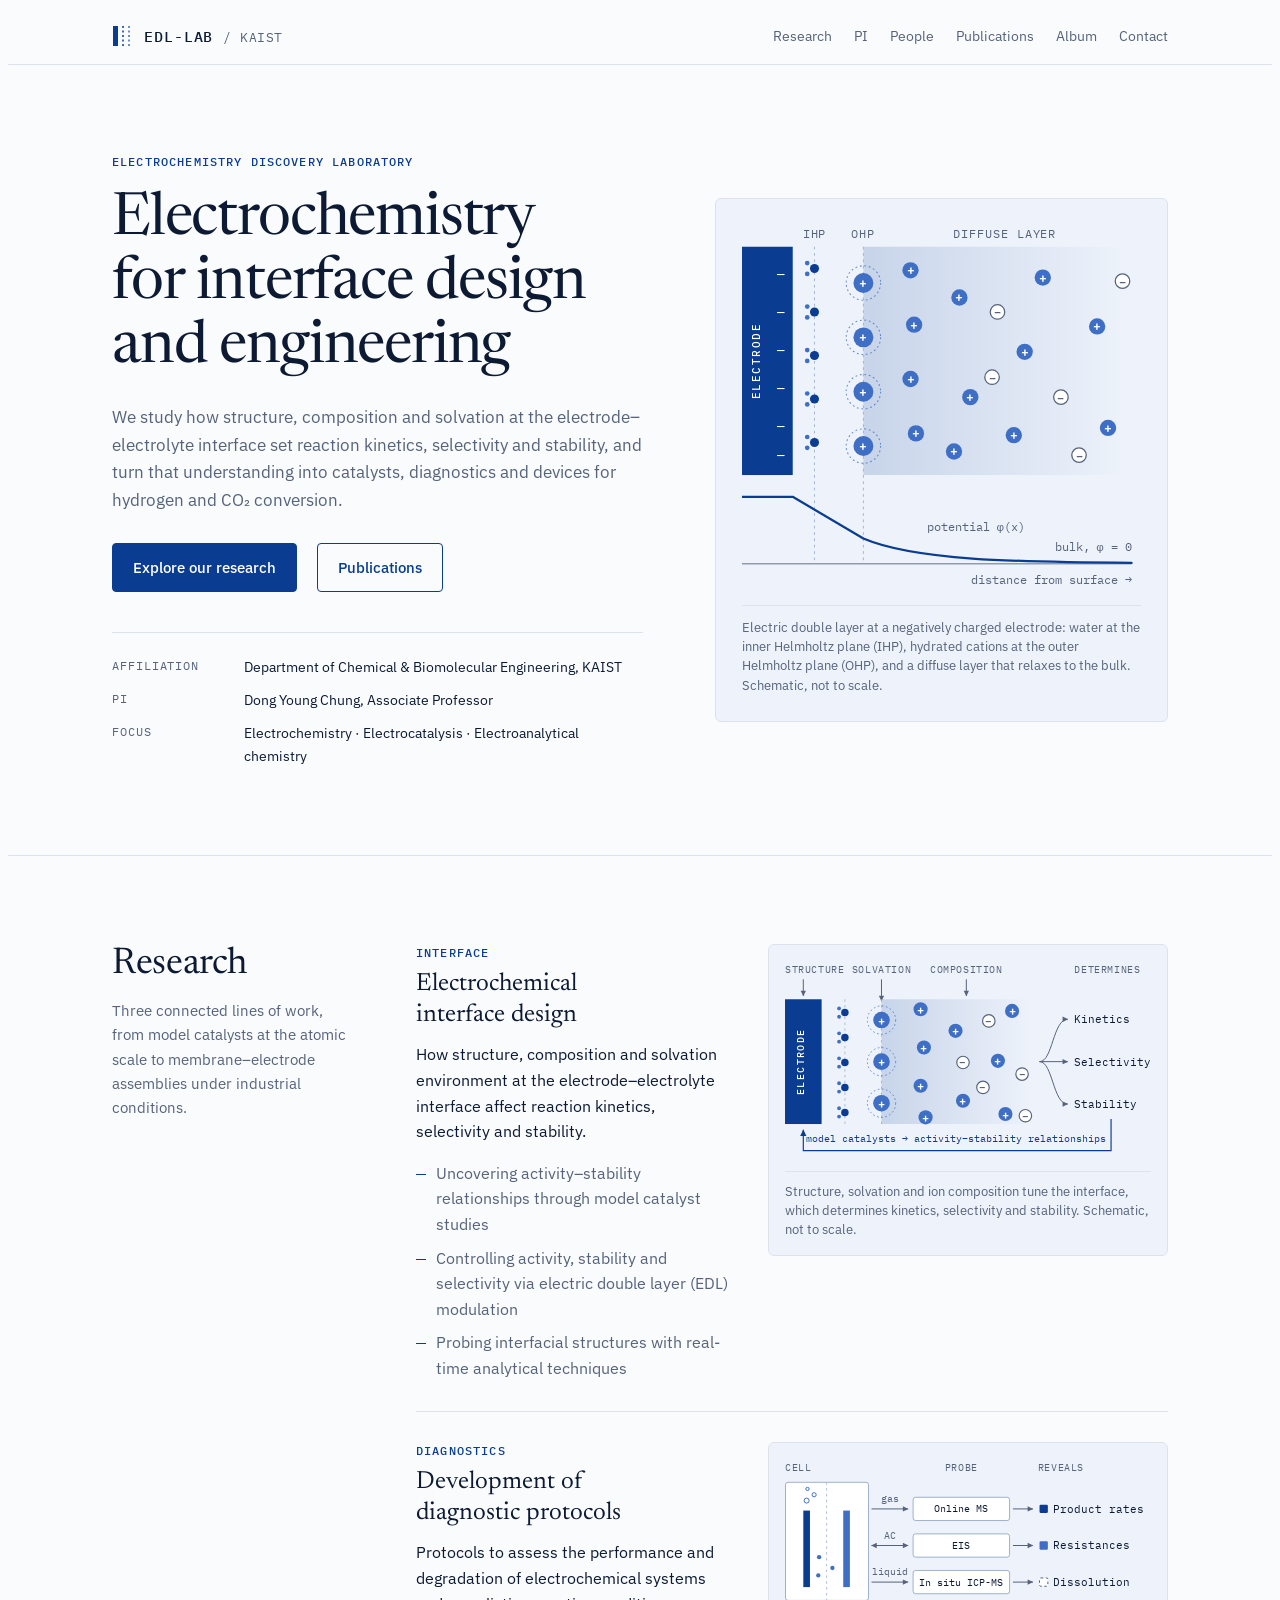
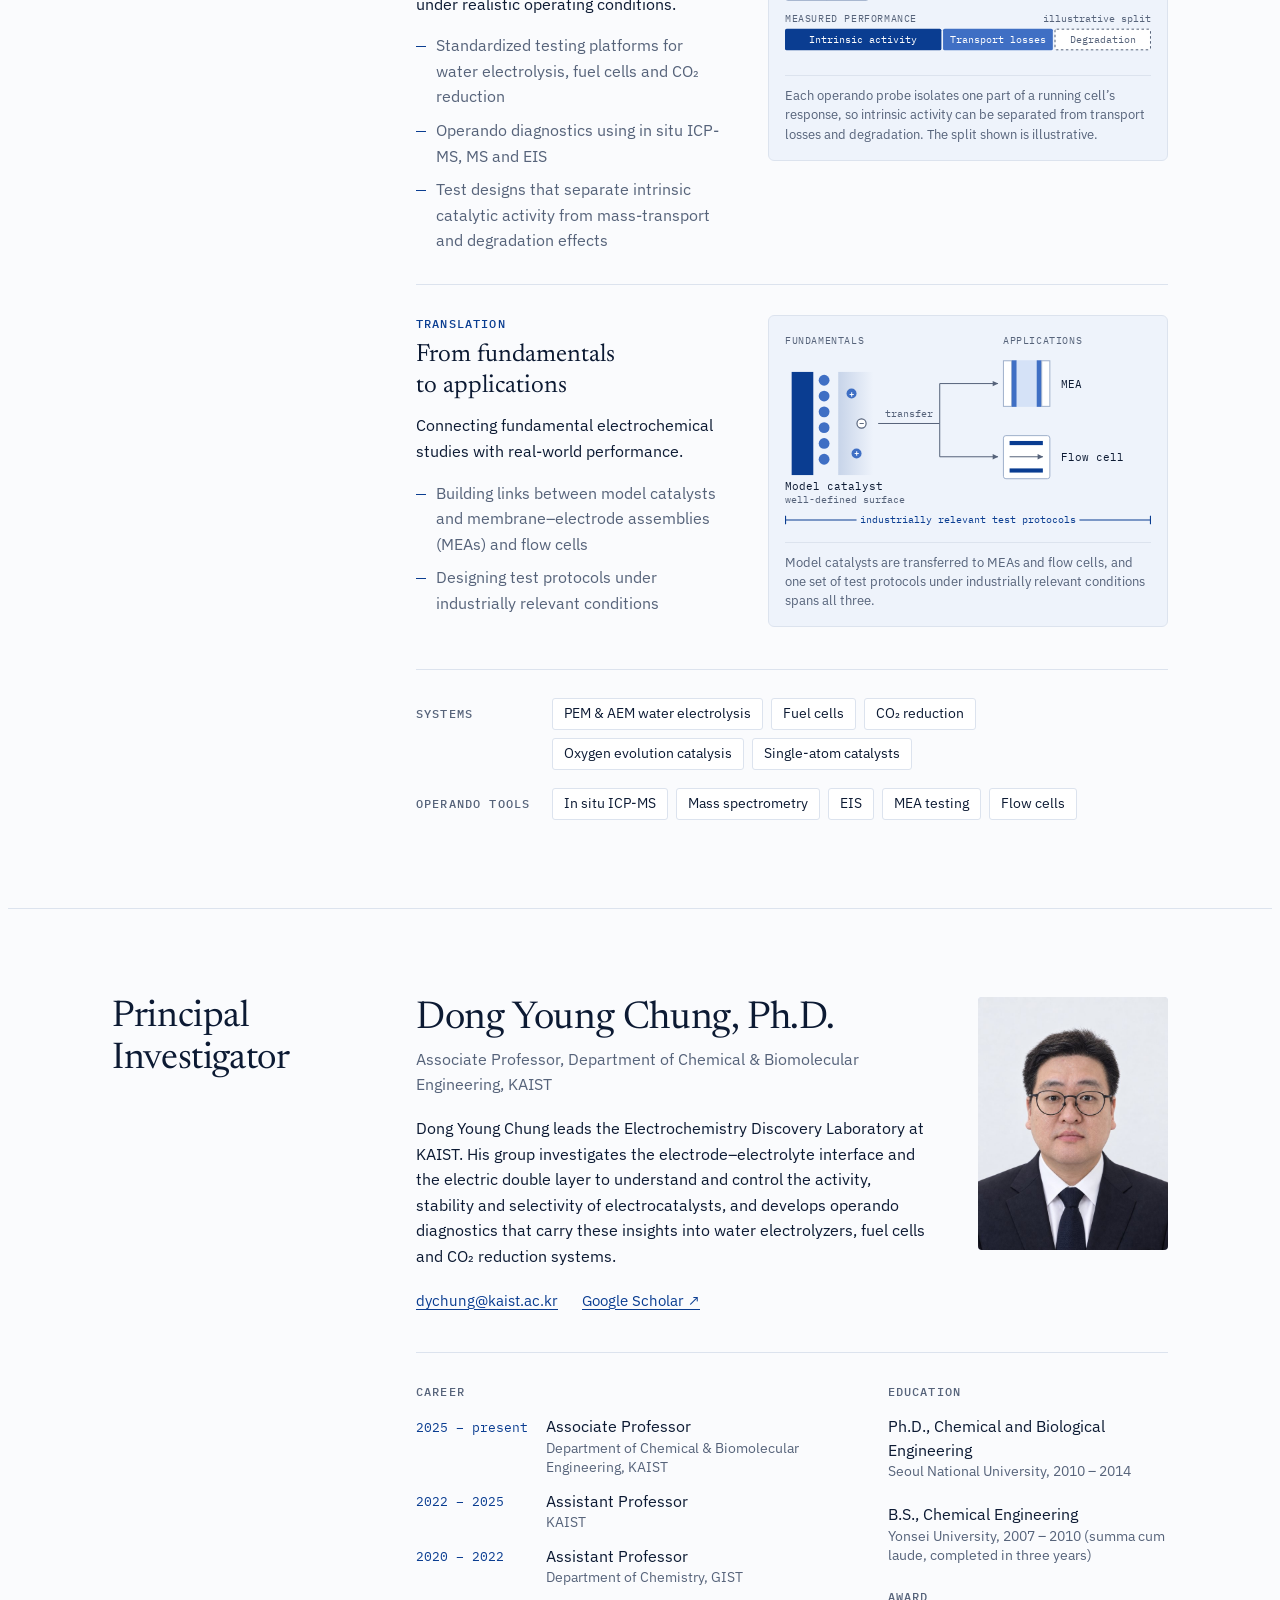
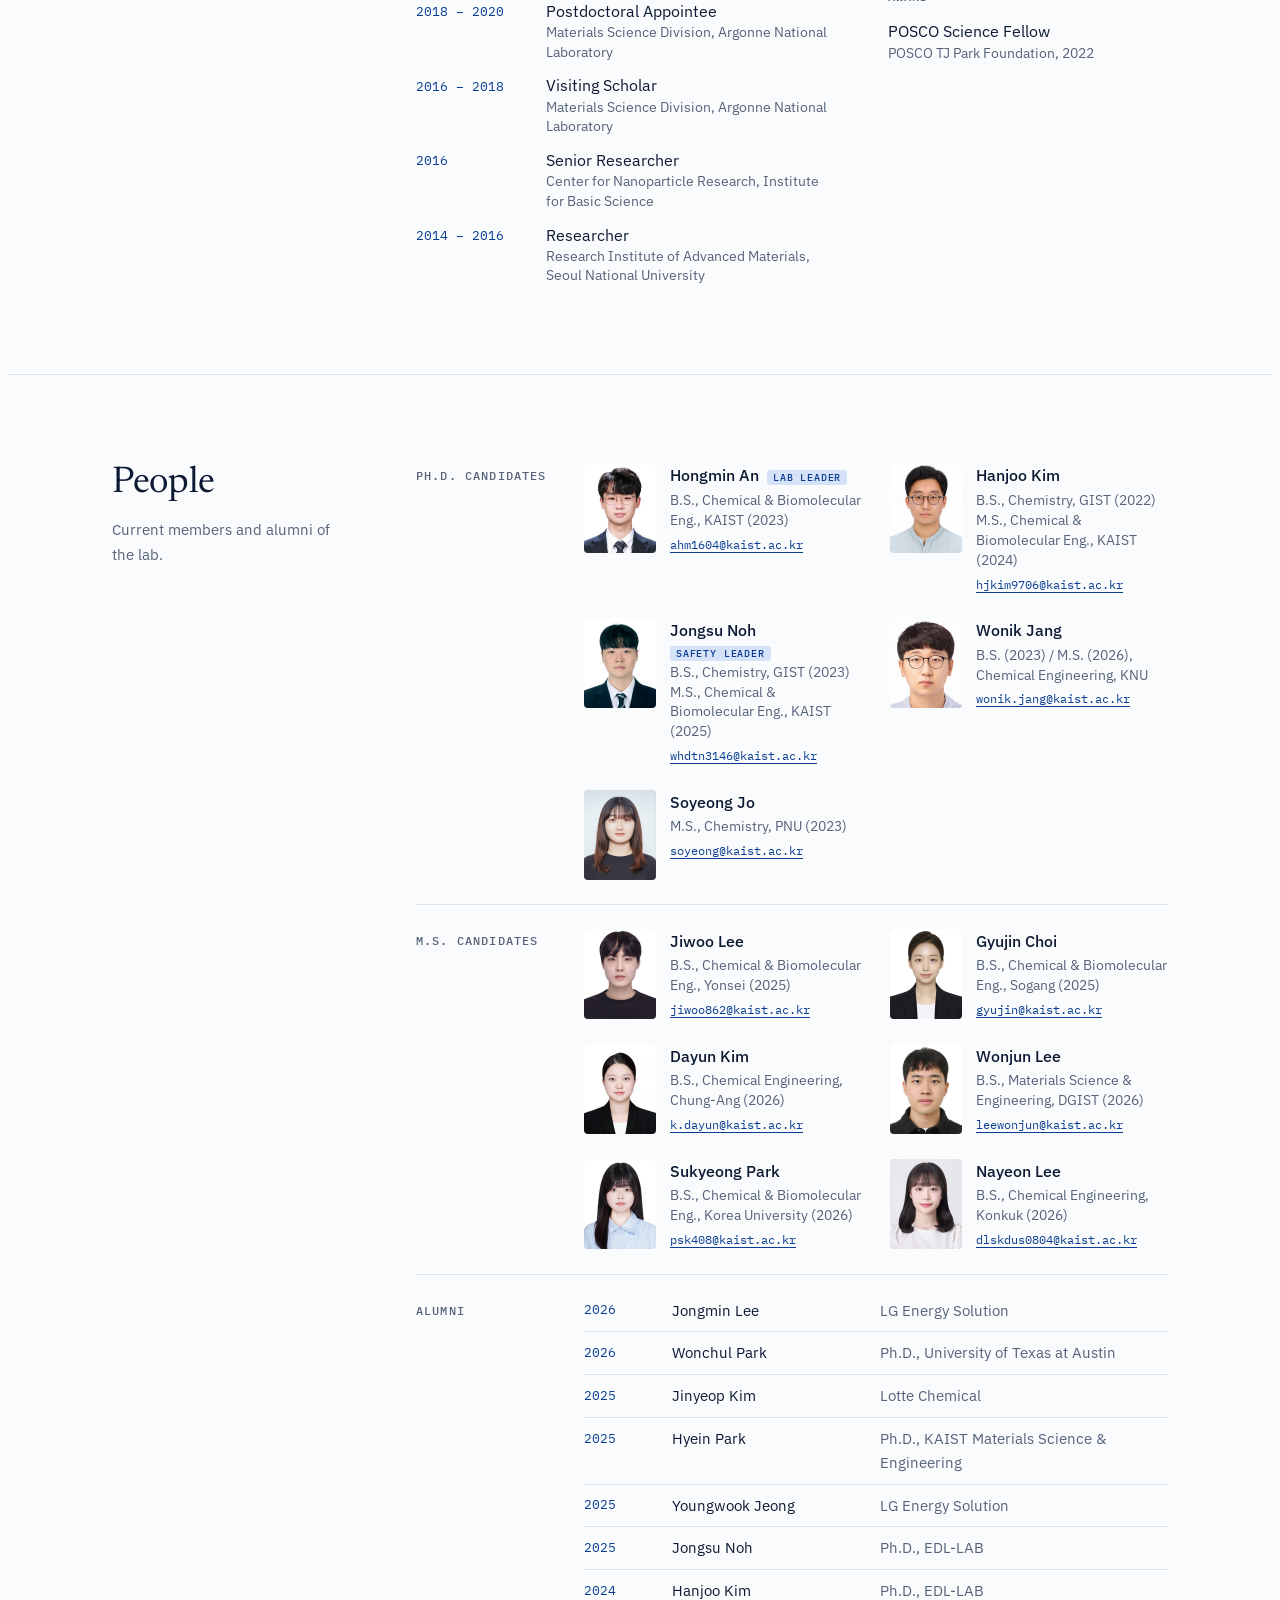
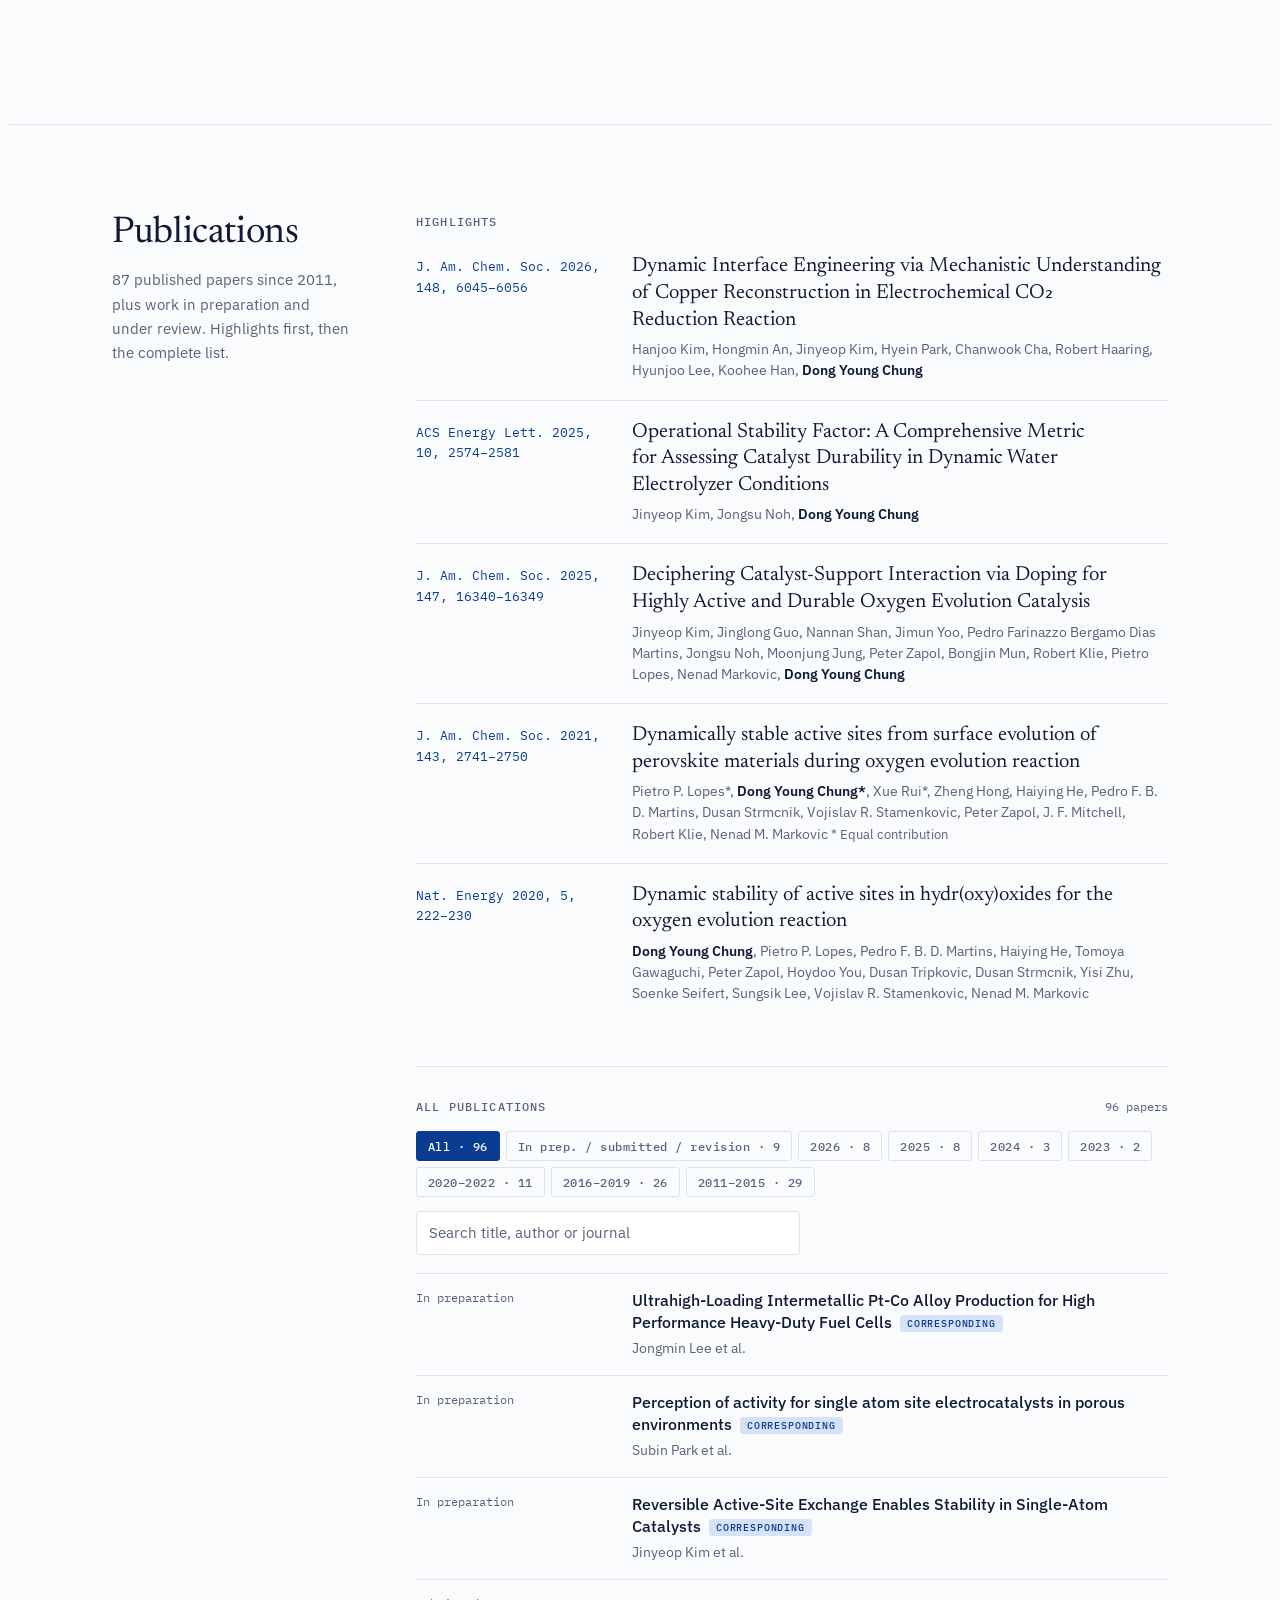
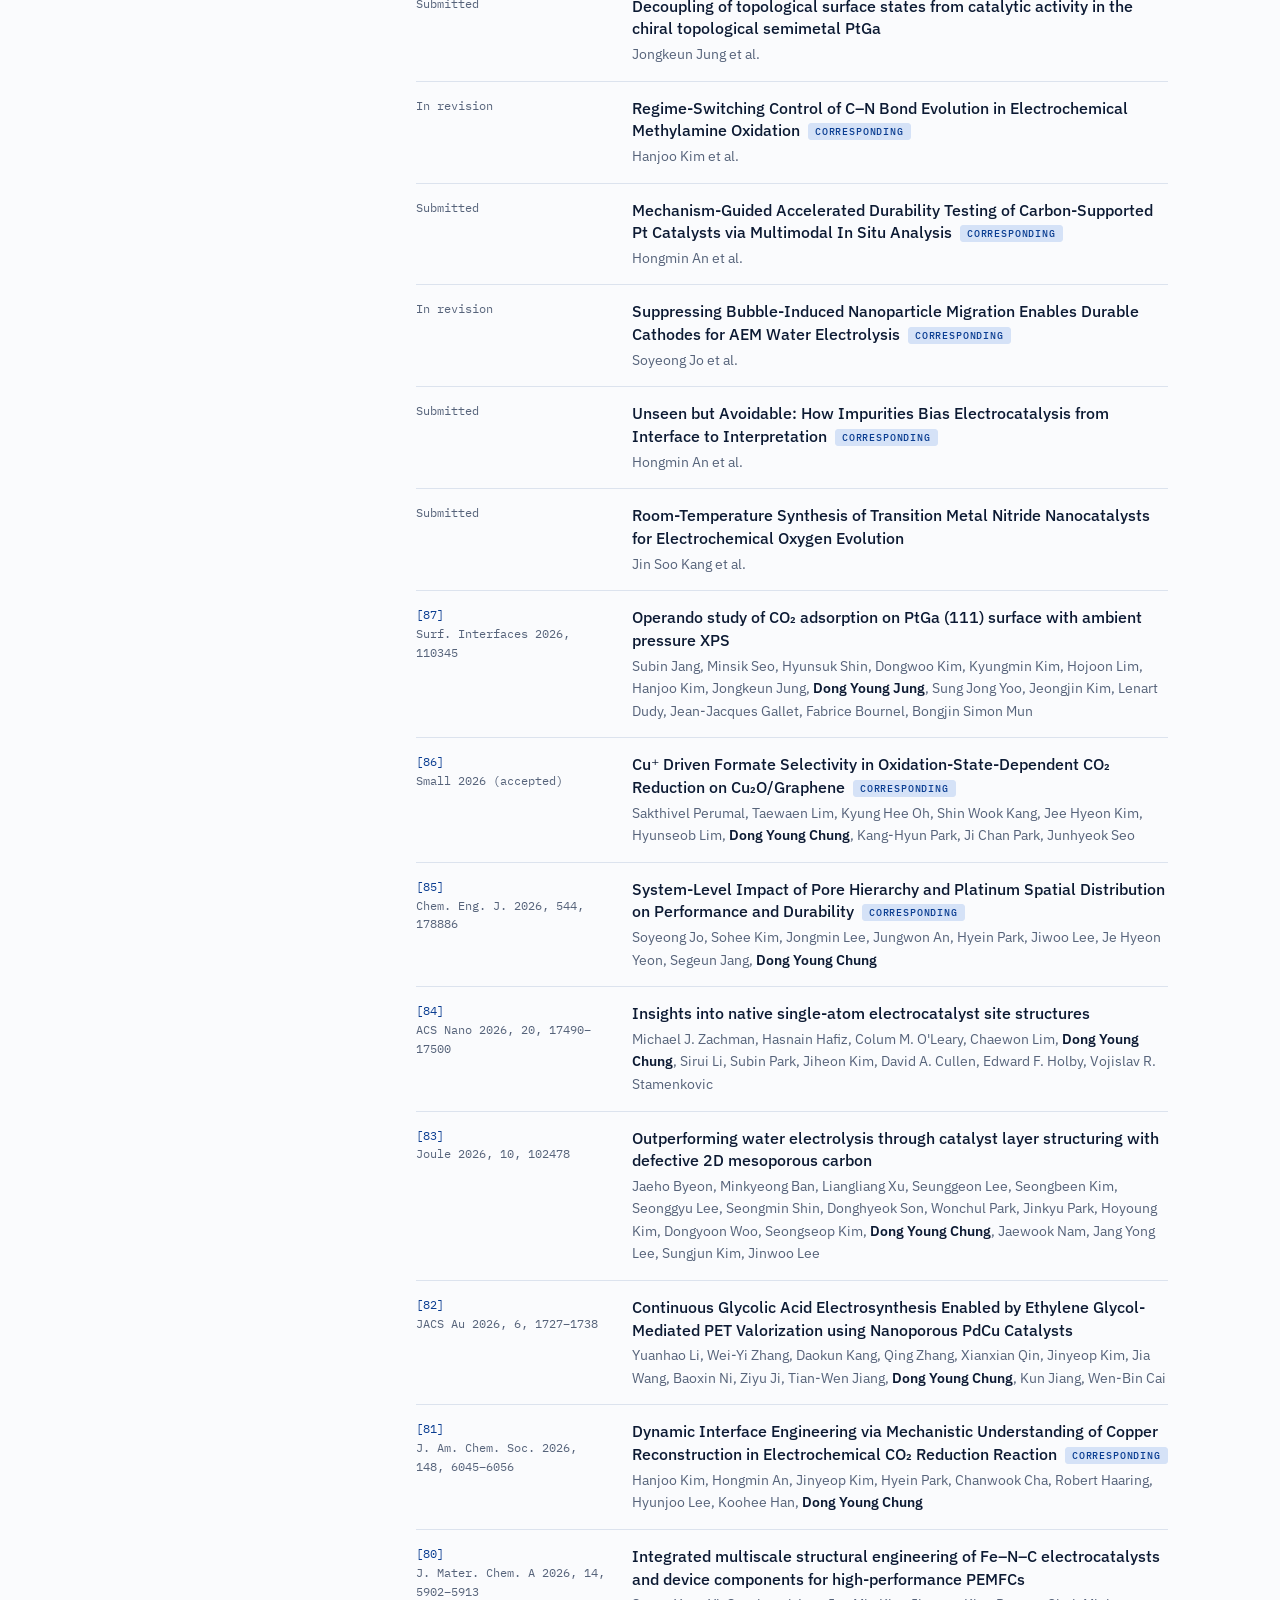
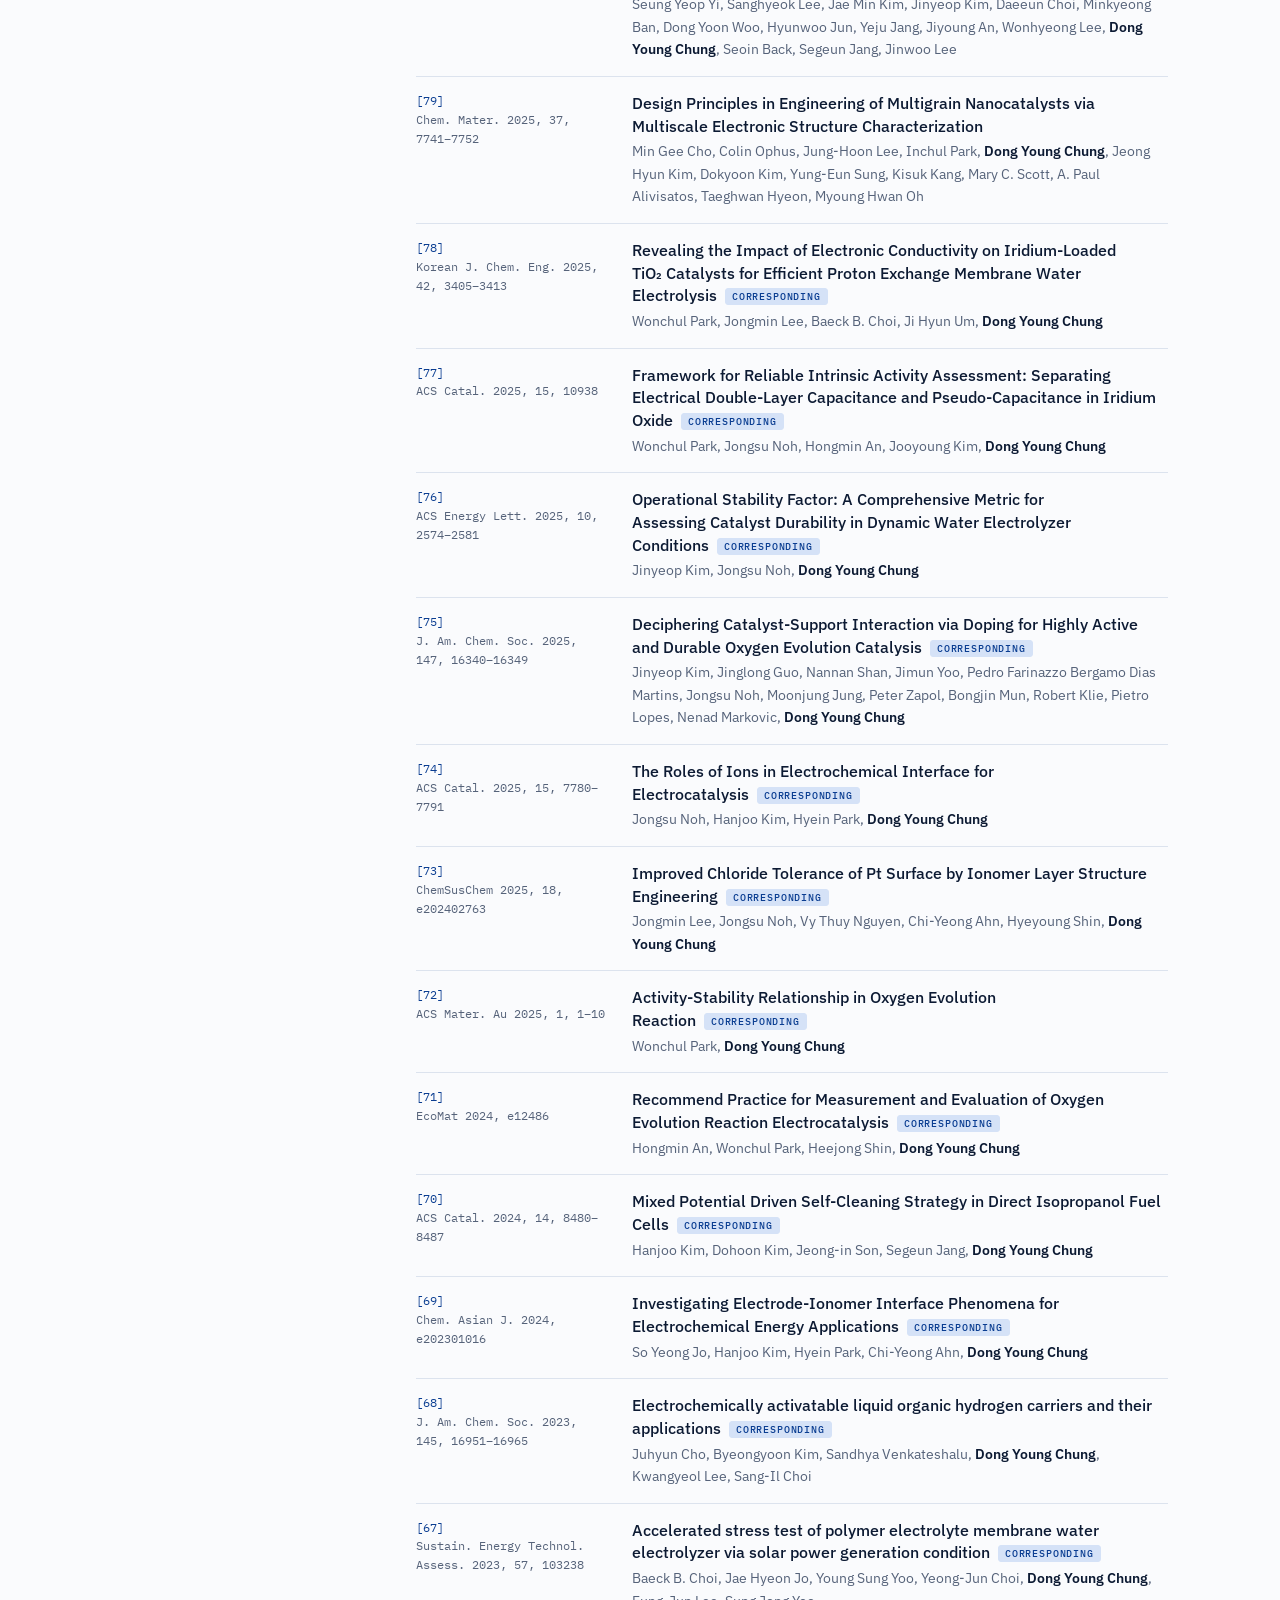
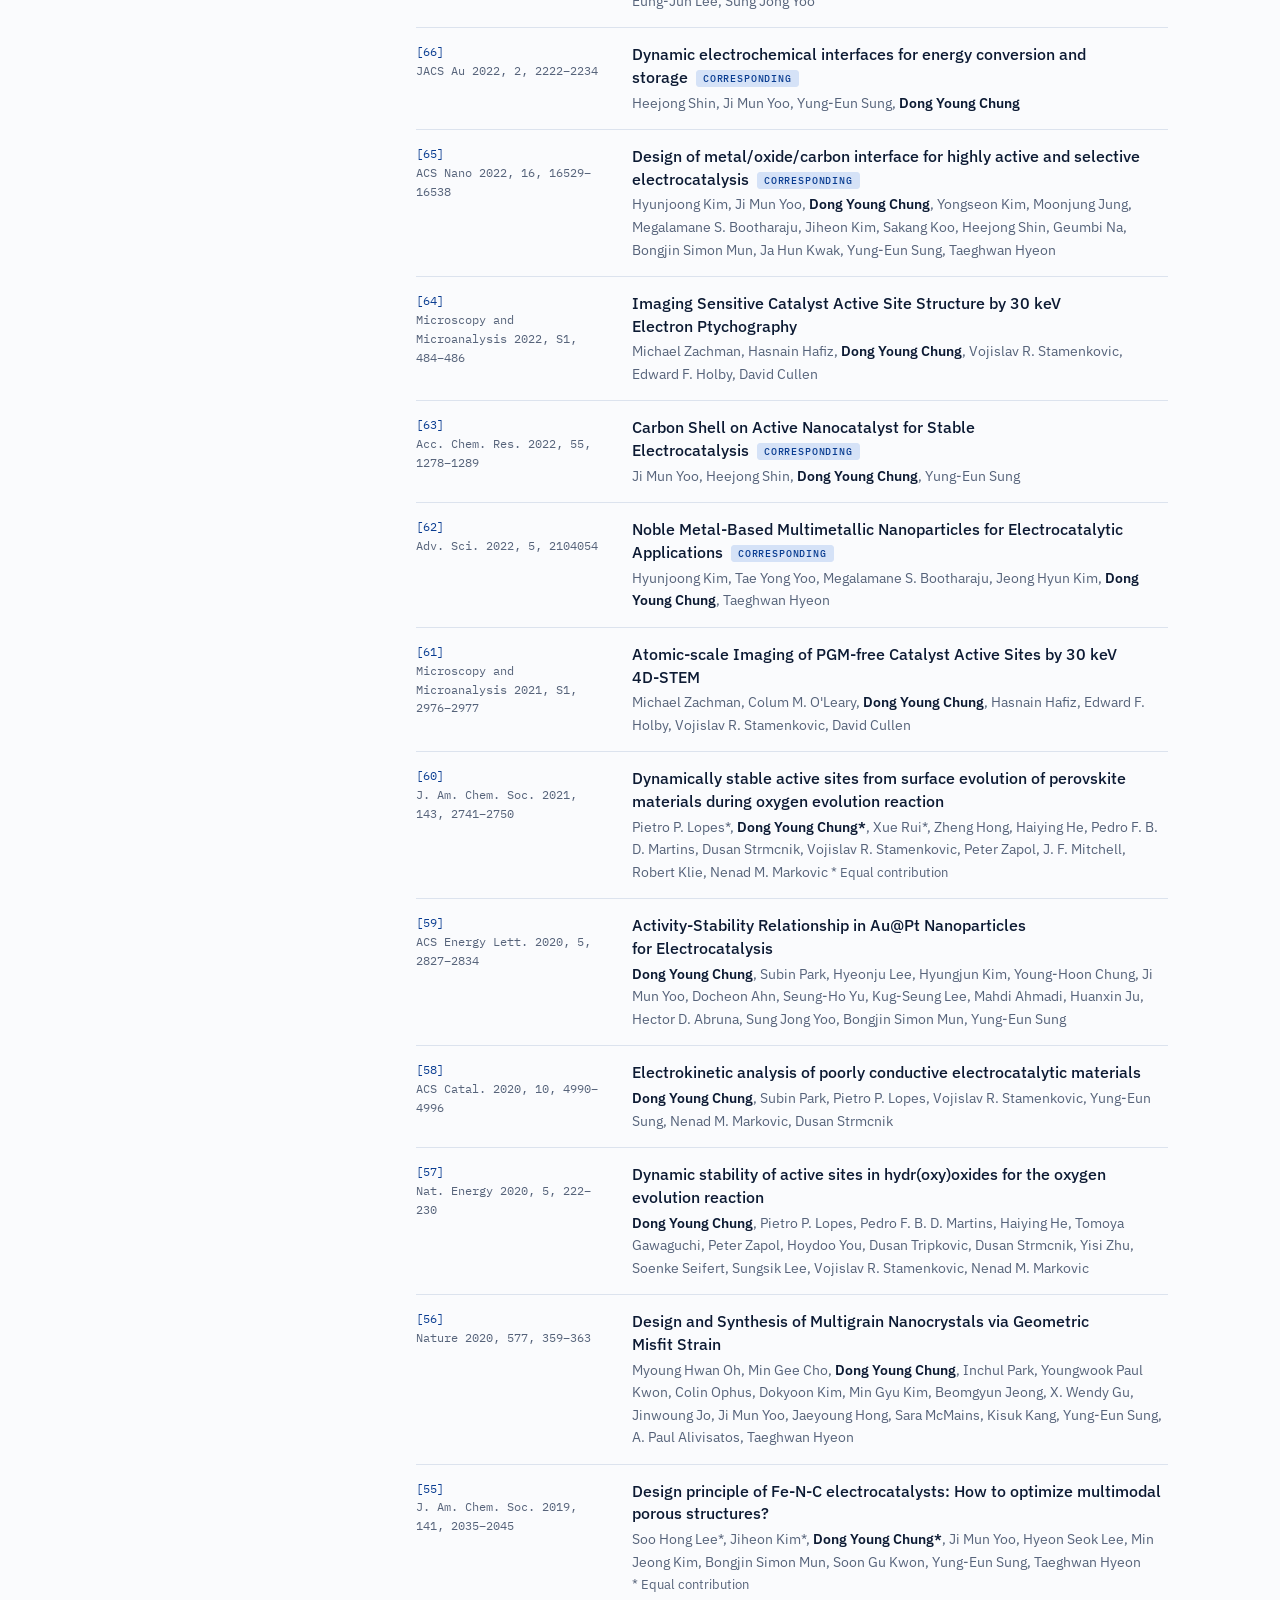
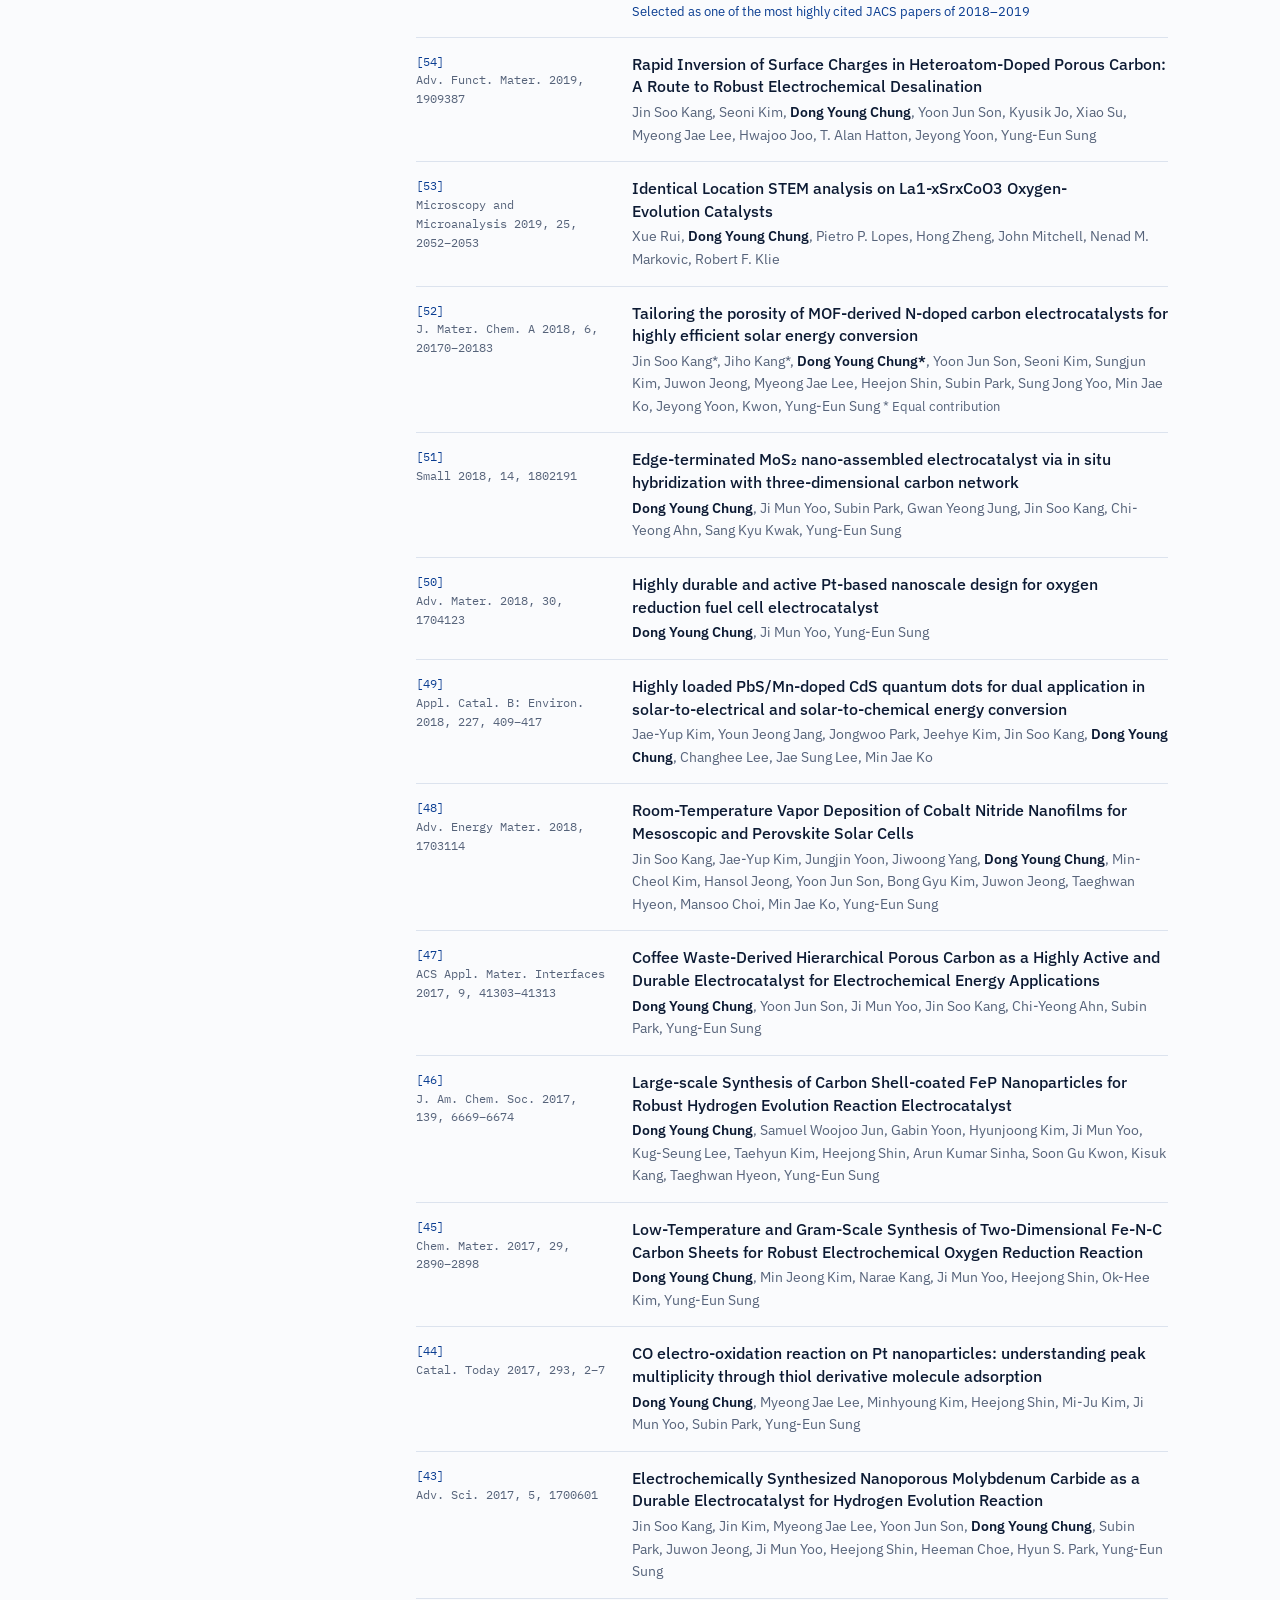
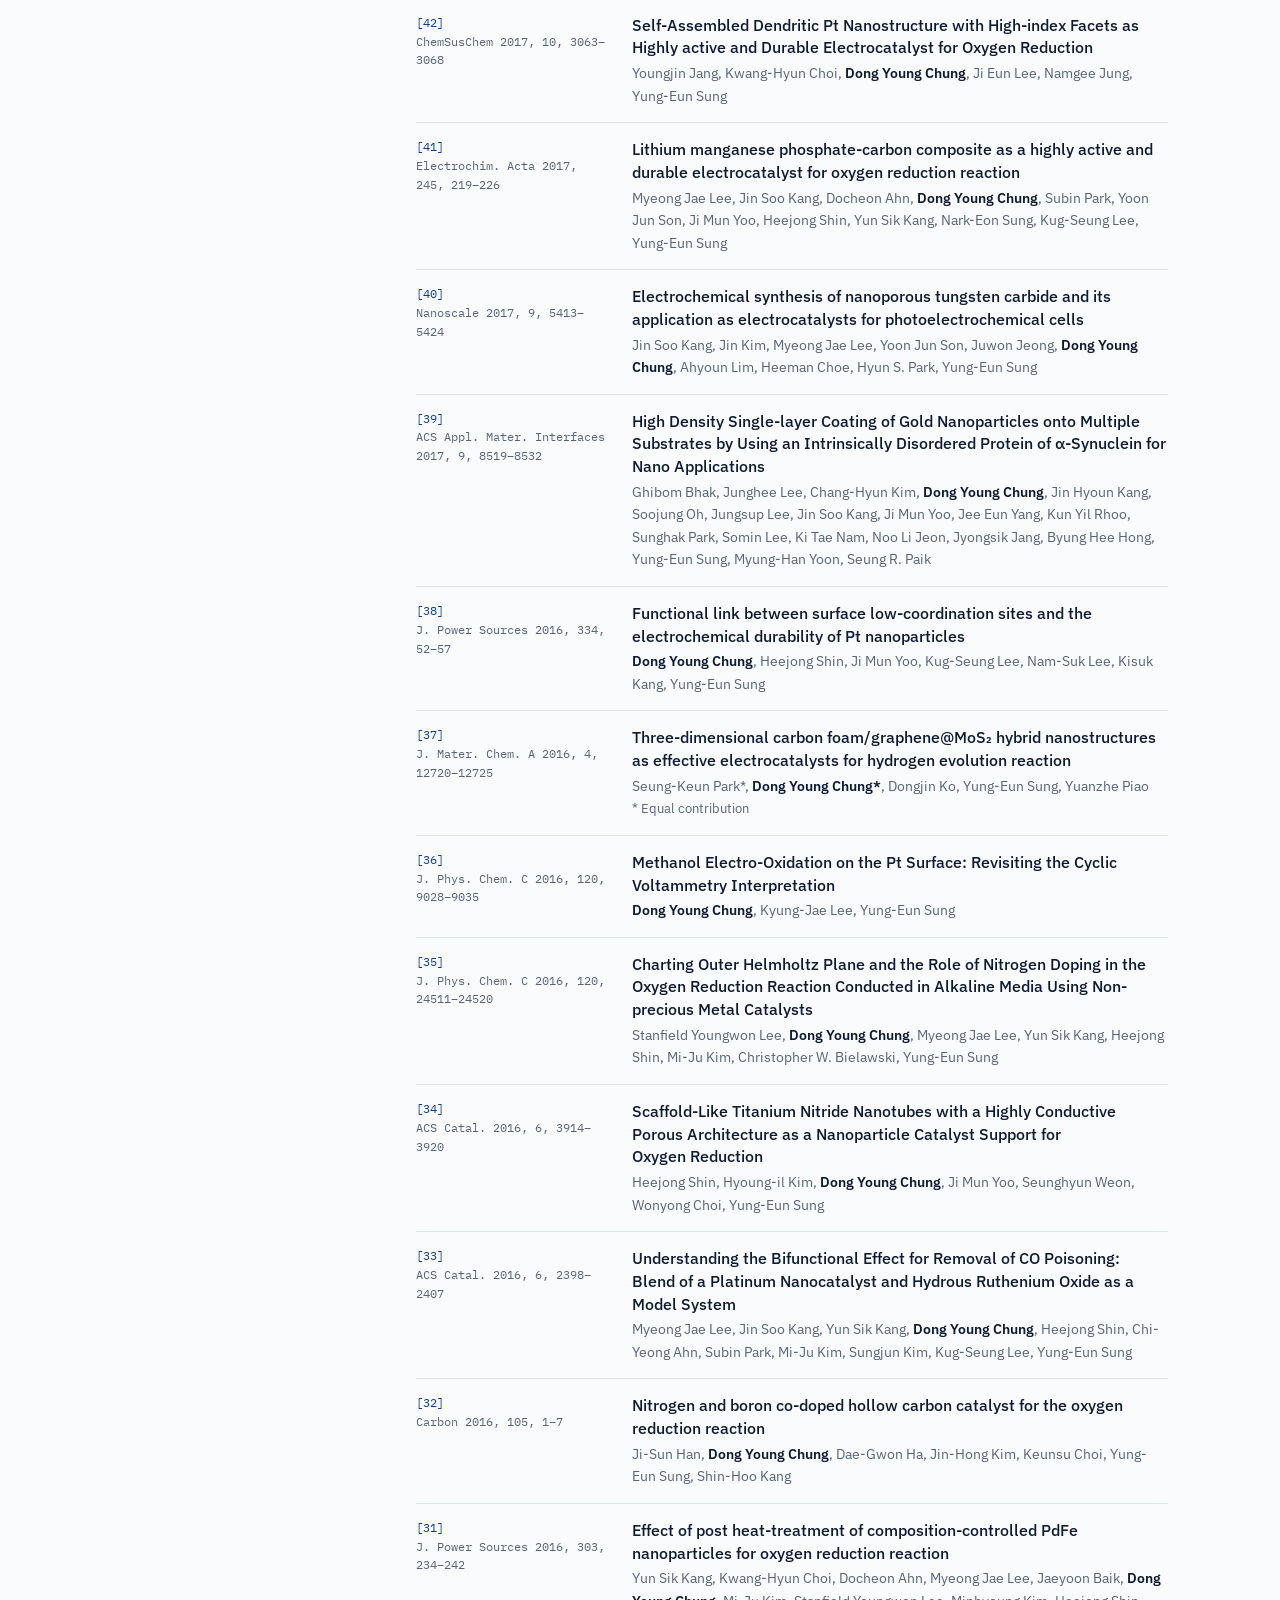
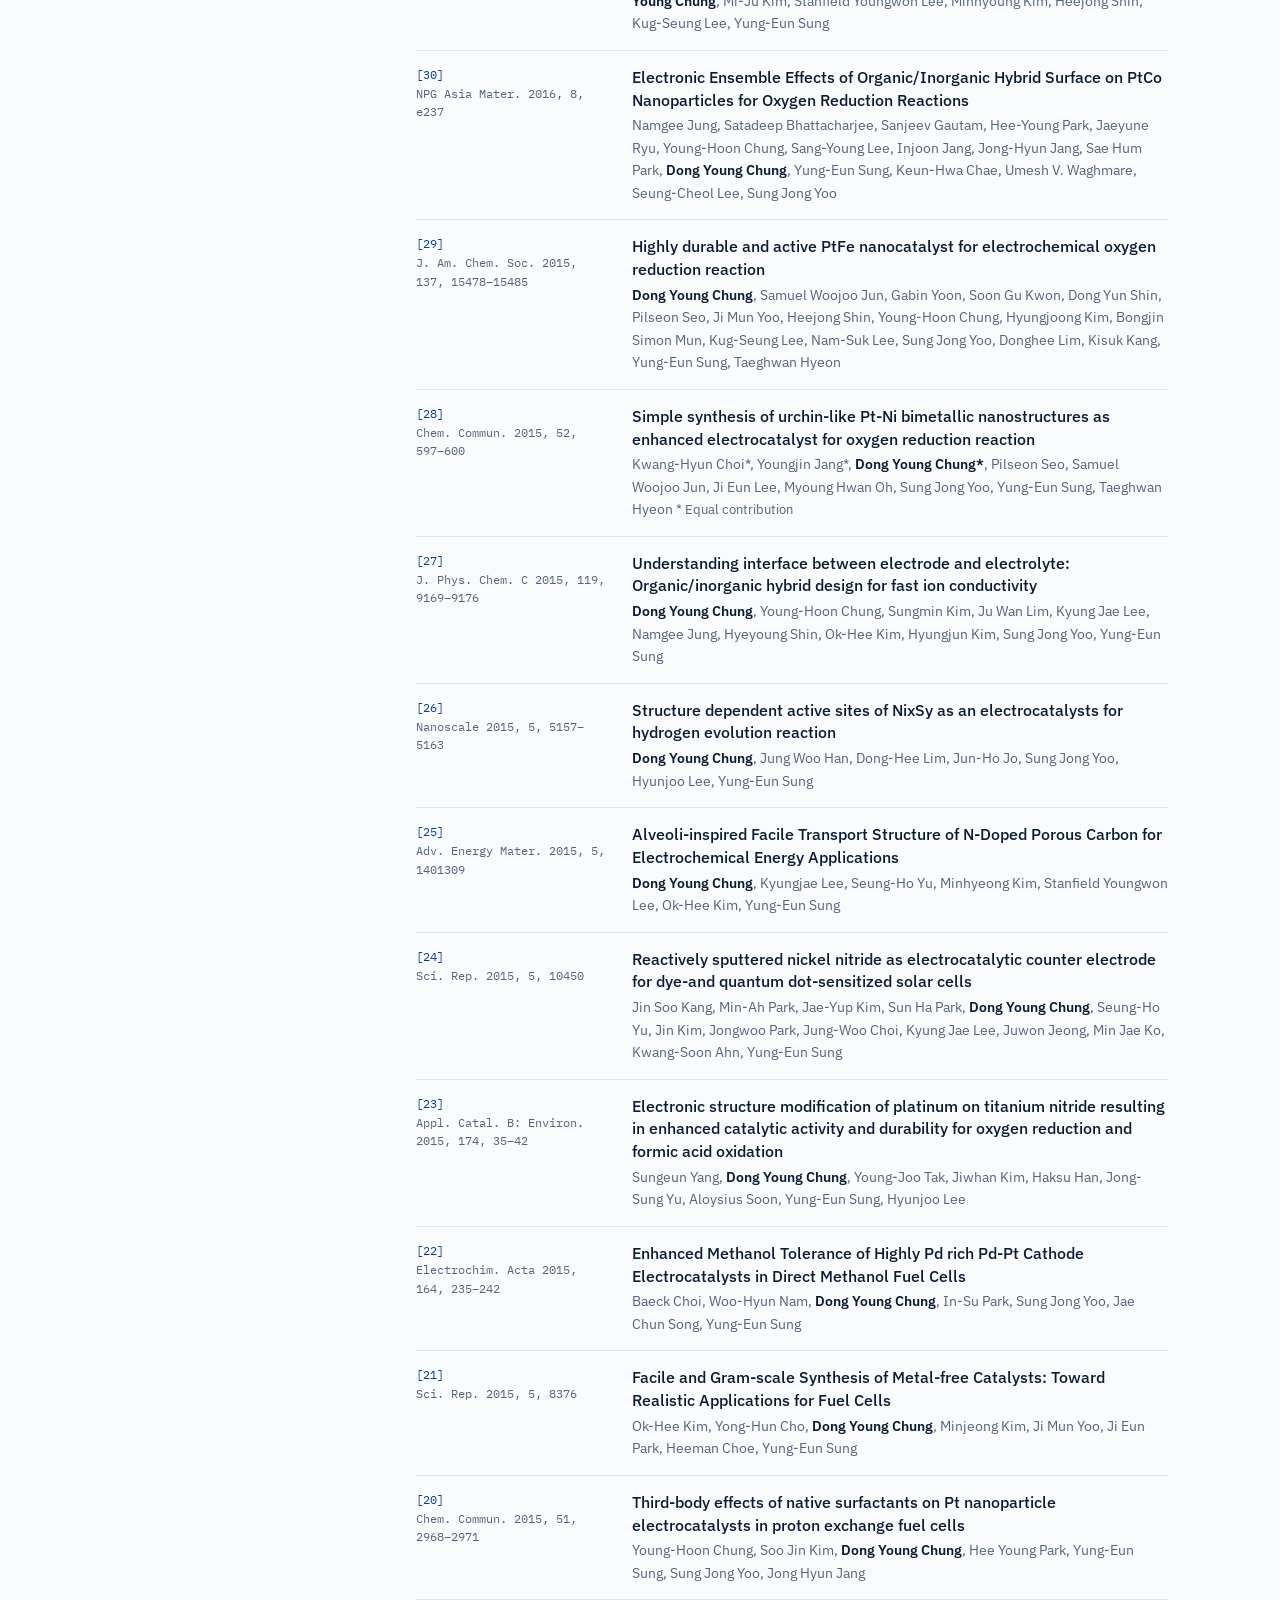
==== index.html @ 10047d42 "Add files via upload" ====
<!doctype html>
<html lang="en">
<head>
<meta charset="utf-8">
<meta name="viewport" content="width=device-width, initial-scale=1">
<meta name="description" content="EDL-LAB at KAIST (Electrochemistry Discovery Laboratory, PI Dong Young Chung): electrochemistry, electrocatalysis and electroanalytical chemistry.">
<meta property="og:title" content="EDL-LAB at KAIST">
<meta property="og:description" content="Electrochemistry, electrocatalysis and electroanalytical chemistry at KAIST.">
<link rel="icon" href="data:image/svg+xml,%3Csvg xmlns='http://www.w3.org/2000/svg' viewBox='0 0 32 32'%3E%3Crect width='32' height='32' rx='6' fill='%230A3D91'/%3E%3Ctext x='16' y='22' font-family='Georgia,serif' font-size='18' font-weight='600' text-anchor='middle' fill='white'%3EE%3C/text%3E%3C/svg%3E">
<title>EDL-LAB at KAIST</title>
<link rel="preconnect" href="https://fonts.googleapis.com">
<link rel="preconnect" href="https://fonts.gstatic.com" crossorigin>
<link rel="stylesheet" href="https://fonts.googleapis.com/css2?family=IBM+Plex+Mono:wght@400;500&family=IBM+Plex+Sans:wght@400;500;600&family=Newsreader:opsz,wght@6..72,400;6..72,500&display=swap">
<style>
:root {
  --bg: #FAFBFD;
  --surface: #FFFFFF;
  --tint: #EEF3FB;
  --ink: #0C1A33;
  --muted: #56637A;
  --line: #DCE3EE;
  --guide: #9FB0CB;
  --accent: #0A3D91;
  --accent-2: #3F6FC4;
  --accent-soft: #D5E2F7;
  --on-accent: #FFFFFF;
  --on-cat: #FFFFFF;
  --band: #0A3D91;
  --on-band: #FFFFFF;
  --on-band-muted: #C9D8F4;
  --display: 'Newsreader', 'Iowan Old Style', Georgia, serif;
  --sans: 'IBM Plex Sans', system-ui, -apple-system, 'Segoe UI', sans-serif;
  --mono: 'IBM Plex Mono', ui-monospace, 'SF Mono', Menlo, monospace;
  color-scheme: light;
}
@media (prefers-color-scheme: dark) {
  :root:not([data-theme="light"]) {
    --bg: #0A111F;
    --surface: #0F182B;
    --tint: #101C33;
    --ink: #E7EDF8;
    --muted: #9AA8C2;
    --line: #23304A;
    --guide: #3A4C70;
    --accent: #7EA6FF;
    --accent-2: #5B8DEF;
    --accent-soft: #1B2C4D;
    --on-accent: #0A111F;
    --on-cat: #0A111F;
    --band: #12306B;
    --on-band: #FFFFFF;
    --on-band-muted: #B5C6E8;
    color-scheme: dark;
  }
}
:root[data-theme="dark"] {
  --bg: #0A111F;
  --surface: #0F182B;
  --tint: #101C33;
  --ink: #E7EDF8;
  --muted: #9AA8C2;
  --line: #23304A;
  --guide: #3A4C70;
  --accent: #7EA6FF;
  --accent-2: #5B8DEF;
  --accent-soft: #1B2C4D;
  --on-accent: #0A111F;
  --on-cat: #0A111F;
  --band: #12306B;
  --on-band: #FFFFFF;
  --on-band-muted: #B5C6E8;
  color-scheme: dark;
}

* { box-sizing: border-box; }
html { scroll-behavior: smooth; }
@media (prefers-reduced-motion: reduce) { html { scroll-behavior: auto; } * { transition: none !important; } }
body {
  background: var(--bg);
  color: var(--ink);
  font-family: var(--sans);
  font-size: 1rem;
  line-height: 1.6;
  -webkit-font-smoothing: antialiased;
}
h1, h2, h3, p, ul, dl, dd, figure { margin: 0; }
a { color: var(--accent); text-underline-offset: 3px; text-decoration-thickness: 1px; }
a:hover { text-decoration-thickness: 2px; }
a:focus-visible, button:focus-visible { outline: 2px solid var(--accent); outline-offset: 3px; border-radius: 2px; }

.wrap { width: 100%; max-width: 1120px; margin-inline: auto; padding-inline: clamp(16px, 4vw, 32px); }
.mono { font-family: var(--mono); }
.tag {
  font-family: var(--mono); font-weight: 500; font-size: .72rem;
  letter-spacing: .1em; text-transform: uppercase; color: var(--accent);
}

/* ---------- Header ---------- */
.site-head {
  background: color-mix(in srgb, var(--bg) 90%, transparent);
  border-bottom: 1px solid var(--line);
}
.site-head .wrap { display: flex; flex-wrap: wrap; align-items: center; justify-content: space-between; gap: 6px 24px; padding-block: 12px; }
.brand { display: inline-flex; align-items: center; gap: 10px; color: var(--ink); text-decoration: none; font-family: var(--mono); font-weight: 500; letter-spacing: .06em; font-size: .95rem; }
.brand span small { color: var(--muted); font-weight: 400; letter-spacing: .04em; }
.brand svg { display: block; }
.nav { display: flex; flex-wrap: wrap; gap: 4px 22px; font-size: .9rem; }
.nav a { color: var(--muted); text-decoration: none; padding-block: 4px; border-bottom: 1px solid transparent; transition: color .15s, border-color .15s; }
.nav a:hover { color: var(--ink); border-bottom-color: var(--accent); }
@media (min-width: 640px) {
  .site-head { position: sticky; top: env(safe-area-inset-top, 0px); z-index: 10; backdrop-filter: blur(10px); -webkit-backdrop-filter: blur(10px); }
}

/* ---------- Hero ---------- */
.hero { padding-block: clamp(40px, 7vw, 88px) clamp(48px, 7vw, 88px); }
.hero-grid { display: grid; grid-template-columns: minmax(0, 1.08fr) minmax(0, .92fr); gap: clamp(32px, 6vw, 72px); align-items: center; }
@media (max-width: 900px) { .hero-grid { grid-template-columns: 1fr; } }
.hero h1 {
  font-family: var(--display); font-weight: 400; letter-spacing: -.02em; line-height: 1.08;
  font-size: clamp(2.3rem, 5.2vw, 3.7rem); text-wrap: balance; margin-top: 18px;
}
.hero .lede { margin-top: 22px; max-width: 34em; font-size: 1.075rem; color: var(--muted); }
.cta { display: flex; flex-wrap: wrap; gap: 12px 20px; align-items: center; margin-top: 30px; }
.btn {
  display: inline-block; background: var(--accent); color: var(--on-accent); text-decoration: none;
  font-weight: 500; font-size: .95rem; padding: 11px 20px; border-radius: 4px; border: 1px solid var(--accent);
  transition: opacity .15s;
}
.btn:hover { opacity: .9; text-decoration: none; }
.btn-ghost { background: transparent; color: var(--accent); }
.btn-ghost:hover { background: var(--accent-soft); opacity: 1; }
.facts { display: grid; gap: 10px; margin-top: 40px; padding-top: 22px; border-top: 1px solid var(--line); font-size: .9rem; }
.facts div { display: grid; grid-template-columns: 7.5rem minmax(0, 1fr); gap: 12px; }
.facts dt { font-family: var(--mono); font-size: .72rem; letter-spacing: .08em; text-transform: uppercase; color: var(--muted); padding-top: .2em; }
.facts dd { color: var(--ink); }

.figure { background: var(--tint); border: 1px solid var(--line); border-radius: 6px; padding: clamp(14px, 3vw, 26px); }
.figure svg { display: block; width: 100%; height: auto; max-width: 480px; margin-inline: auto; }
.figure figcaption { margin-top: 14px; padding-top: 12px; border-top: 1px solid var(--line); font-size: .8rem; line-height: 1.5; color: var(--muted); }
.edl .el { fill: var(--accent); }
.edl .band { fill: url(#edl-diffuse); }
.edl .s0 { stop-color: var(--accent); stop-opacity: .17; }
.edl .s1 { stop-color: var(--accent); stop-opacity: 0; }
.edl .guide { stroke: var(--guide); stroke-width: 1; stroke-dasharray: 3 4; fill: none; }
.edl .axis { stroke: var(--muted); stroke-width: 1; fill: none; }
.edl .curve { stroke: var(--accent); stroke-width: 2.5; fill: none; stroke-linecap: round; stroke-linejoin: round; }
.edl .ring { stroke: var(--accent-2); stroke-width: 1.2; stroke-dasharray: 2 3; fill: none; opacity: .75; }
.edl .cat { fill: var(--accent-2); }
.edl .ani { fill: var(--surface); stroke: var(--muted); stroke-width: 1.4; }
.edl .wo { fill: var(--accent); }
.edl .wh { fill: var(--accent-2); }
.edl text { font-family: var(--mono); fill: var(--muted); font-size: 13px; }
.edl .lbl { letter-spacing: .08em; }
.edl .on { fill: #FFFFFF; font-weight: 500; letter-spacing: .14em; font-size: 12px; }
.edl .sign { fill: var(--on-cat); font-family: var(--sans); font-size: 14px; font-weight: 600; text-anchor: middle; dominant-baseline: central; }
.edl .neg { fill: #FFFFFF; font-family: var(--sans); font-size: 18px; text-anchor: middle; dominant-baseline: central; }
.edl .k { fill: var(--ink); }
.edl .hd { font-size: 12px; letter-spacing: .06em; fill: var(--muted); }
.edl .sm { font-size: 12px; }
.edl .acc { fill: var(--accent); }
.edl .c { text-anchor: middle; }
.edl .mid { dominant-baseline: central; }
.edl .ln { stroke: var(--muted); stroke-width: 1.2; fill: none; }
.edl .ln-a { stroke: var(--accent); stroke-width: 1.4; fill: none; }
.edl .ah { fill: var(--muted); }
.edl .aha { fill: var(--accent); }
.edl .box { fill: var(--surface); stroke: var(--guide); stroke-width: 1.2; }
.edl .bub { fill: none; stroke: var(--accent-2); stroke-width: 1.2; }
.edl .mem { fill: var(--accent-soft); }
.edl .seg-a { fill: var(--accent); }
.edl .seg-b { fill: var(--accent-2); }
.edl .seg-c { fill: var(--surface); stroke: var(--muted); stroke-width: 1.2; stroke-dasharray: 3 3; }
.edl .onfill { fill: var(--on-cat); }
.edl .asign { fill: var(--muted); font-family: var(--sans); font-size: 13px; font-weight: 600; text-anchor: middle; dominant-baseline: central; }

/* ---------- Sections ---------- */
.sec { padding-block: clamp(48px, 7vw, 88px); border-top: 1px solid var(--line); }
.sec-grid { display: grid; grid-template-columns: minmax(0, 15rem) minmax(0, 1fr); gap: clamp(24px, 5vw, 72px); }
@media (max-width: 860px) { .sec-grid { grid-template-columns: 1fr; } }
@media (min-width: 861px) { .sec-head { position: sticky; top: 92px; align-self: start; } }
.sec-head h2 { font-family: var(--display); font-weight: 400; font-size: clamp(1.75rem, 3.4vw, 2.3rem); letter-spacing: -.01em; line-height: 1.15; text-wrap: balance; }
.sec-head p { margin-top: 12px; color: var(--muted); font-size: .95rem; max-width: 28em; }
section[id] { scroll-margin-top: 72px; }

/* Research */
.theme { padding-block: 30px; border-top: 1px solid var(--line); }
.theme:first-child { border-top: 0; padding-top: 0; }
.theme h3 { font-family: var(--display); font-weight: 400; font-size: 1.55rem; line-height: 1.25; margin-top: 8px; text-wrap: balance; }
.theme { container-type: inline-size; }
.theme-in { display: grid; grid-template-columns: minmax(0, 1fr); gap: 26px 40px; align-items: start; }
@container (min-width: 660px) { .theme-in { grid-template-columns: minmax(0, 1fr) 400px; } }
.theme-txt > p:not(.tag) { margin-top: 10px; max-width: 40em; }
.figure.sch { padding: clamp(10px, 2.6vw, 16px); }
.figure.sch svg { max-width: 440px; }
.figure.sch figcaption { margin-top: 10px; padding-top: 10px; }
.theme ul { list-style: none; padding: 0; margin-top: 16px; display: grid; gap: 8px; max-width: 42em; }
.theme li { position: relative; padding-left: 20px; color: var(--muted); }
.theme li::before { content: ""; position: absolute; left: 0; top: .82em; width: 10px; height: 1px; background: var(--accent); }
.scope { margin-top: 12px; padding-top: 28px; border-top: 1px solid var(--line); display: grid; gap: 18px; }
.scope-row { display: grid; grid-template-columns: 7.5rem minmax(0, 1fr); gap: 8px 16px; align-items: baseline; }
@media (max-width: 560px) { .scope-row { grid-template-columns: 1fr; } }
.chips { display: flex; flex-wrap: wrap; gap: 8px; }
.chip { font-size: .85rem; padding: 4px 11px; border: 1px solid var(--line); border-radius: 3px; background: var(--surface); color: var(--ink); }

/* PI */
.pi-top { display: grid; grid-template-columns: minmax(0, 1fr) 190px; gap: 28px clamp(24px, 4vw, 48px); align-items: start; }
.pi-photo { width: 190px; max-width: 100%; height: auto; aspect-ratio: 3 / 4; object-position: 50% 22%; border-radius: 4px; object-fit: cover; display: grid; place-items: center; background: var(--accent-soft); color: var(--accent); font: 500 2rem var(--mono); letter-spacing: .06em; }
@media (max-width: 720px) { .pi-top { grid-template-columns: 1fr; } .pi-photo { order: -1; width: 150px; } }
.pi-name { font-family: var(--display); font-weight: 400; font-size: clamp(1.8rem, 3.6vw, 2.4rem); letter-spacing: -.01em; line-height: 1.15; }
.pi-role { margin-top: 6px; color: var(--muted); }
.pi-bio { margin-top: 18px; max-width: 40em; }
.pi-links { display: flex; flex-wrap: wrap; gap: 8px 24px; margin-top: 18px; font-size: .95rem; }
.pi-cols { display: grid; grid-template-columns: minmax(0, 1.5fr) minmax(0, 1fr); gap: 32px clamp(24px, 4vw, 56px); margin-top: 40px; padding-top: 30px; border-top: 1px solid var(--line); }
@media (max-width: 720px) { .pi-cols { grid-template-columns: 1fr; } }
.pi-cols h3, .sub-h { font-family: var(--mono); font-weight: 500; font-size: .72rem; letter-spacing: .1em; text-transform: uppercase; color: var(--muted); margin-bottom: 14px; }
.tl { display: grid; grid-template-columns: 7rem minmax(0, 1fr); gap: 12px 18px; }
@media (max-width: 480px) { .tl { grid-template-columns: 1fr; gap: 2px; } .tl dd { margin-bottom: 12px; } }
.tl dt { font-family: var(--mono); font-size: .8rem; color: var(--accent); padding-top: .18em; font-variant-numeric: tabular-nums; }
.tl dd { line-height: 1.45; }
.tl dd small { display: block; color: var(--muted); font-size: .85rem; }
.edu { display: grid; gap: 22px; align-content: start; }
.edu p { line-height: 1.45; }
.edu small { display: block; color: var(--muted); font-size: .85rem; }

/* Publications */
.sub-h { margin-bottom: 4px; }
.hl { display: grid; grid-template-columns: 12rem minmax(0, 1fr); gap: 4px 24px; padding-block: 18px; border-top: 1px solid var(--line); align-items: baseline; }
.hl:first-of-type { border-top: 0; }
.hl .ref { font-family: var(--mono); font-size: .8rem; color: var(--accent); }
.hl .ttl { font-family: var(--display); font-size: 1.28rem; line-height: 1.3; text-wrap: pretty; }
.hl .au { margin-top: 6px; color: var(--muted); font-size: .88rem; line-height: 1.5; }
.au strong { color: var(--ink); font-weight: 600; }
@media (max-width: 640px) { .hl { grid-template-columns: 1fr; } }
.recent-head { display: flex; flex-wrap: wrap; align-items: end; justify-content: space-between; gap: 14px 24px; margin-top: 44px; padding-top: 30px; border-top: 1px solid var(--line); }
.filter { display: flex; flex-wrap: wrap; gap: 6px; }
.fbtn {
  font: 500 .78rem var(--mono); letter-spacing: .04em; color: var(--muted); background: transparent;
  border: 1px solid var(--line); border-radius: 3px; padding: 6px 11px; cursor: pointer; transition: background .15s, color .15s, border-color .15s;
}
.fbtn:hover { color: var(--ink); border-color: var(--guide); }
.fbtn[aria-pressed="true"] { background: var(--accent); border-color: var(--accent); color: var(--on-accent); }
.recent-head { justify-content: space-between; align-items: baseline; }
.count { font-size: .78rem; color: var(--muted); }
.recent-head + .filter { margin-top: 14px; }
.search { margin-top: 14px; }
.q { width: 100%; max-width: 24rem; font: inherit; font-size: .92rem; padding: 9px 12px; color: var(--ink); background: var(--surface); border: 1px solid var(--line); border-radius: 4px; }
.q::placeholder { color: var(--muted); }
.q:focus-visible { outline: 2px solid var(--accent); outline-offset: 2px; }
.sr { position: absolute; width: 1px; height: 1px; overflow: hidden; clip-path: inset(50%); white-space: nowrap; }
#pub-list { margin-top: 18px; }
.pub .no { display: block; color: var(--accent); }
.pub .note { margin-top: 5px; font-size: .82rem; color: var(--accent); }
.eqn { color: var(--muted); font-size: .8rem; white-space: nowrap; }
.none { padding-block: 24px; color: var(--muted); }
.pub { display: grid; grid-template-columns: 12rem minmax(0, 1fr); gap: 4px 24px; padding-block: 15px; border-top: 1px solid var(--line); }
.pub .ref { font-family: var(--mono); font-size: .76rem; line-height: 1.55; color: var(--muted); font-variant-numeric: tabular-nums; }
.pub .ttl { font-weight: 500; line-height: 1.42; text-wrap: pretty; }
.pub .au { margin-top: 3px; color: var(--muted); font-size: .88rem; }
.corr { display: inline-block; margin-left: 8px; font: 500 .64rem var(--mono); letter-spacing: .08em; text-transform: uppercase; color: var(--accent); border: 1px solid var(--accent-soft); background: var(--accent-soft); border-radius: 3px; padding: 1px 6px; vertical-align: 1px; white-space: nowrap; }
@media (max-width: 640px) { .pub { grid-template-columns: 1fr; } }
.more { margin-top: 22px; padding-top: 18px; border-top: 1px solid var(--line); font-size: .95rem; }

/* People */
.grp { display: grid; grid-template-columns: 9rem minmax(0, 1fr); gap: 14px 24px; padding-block: 24px; border-top: 1px solid var(--line); }
.grp:first-child { border-top: 0; padding-top: 0; }
@media (max-width: 640px) { .grp { grid-template-columns: 1fr; } }
.grp h3 { font-family: var(--mono); font-weight: 500; font-size: .72rem; letter-spacing: .1em; text-transform: uppercase; color: var(--muted); padding-top: .3em; }
.roster { display: grid; grid-template-columns: repeat(auto-fill, minmax(17rem, 1fr)); gap: 24px 28px; list-style: none; padding: 0; }
.person { display: grid; grid-template-columns: 72px minmax(0, 1fr); gap: 14px; align-items: start; }
.ph {
  display: grid; place-items: center; width: 72px; height: auto; aspect-ratio: 4 / 5; border-radius: 4px; object-fit: cover; object-position: 50% 15%;
  background: var(--accent-soft); color: var(--accent); font: 500 .85rem var(--mono); letter-spacing: .04em;
}
.person .n { display: flex; flex-wrap: wrap; align-items: baseline; gap: 2px 8px; font-weight: 500; }
.person .role { margin-left: 0; font: 500 .64rem var(--mono); letter-spacing: .08em; text-transform: uppercase; color: var(--accent); background: var(--accent-soft); border-radius: 3px; padding: 1px 6px; vertical-align: 1px; white-space: nowrap; }
.person .em { margin-top: 4px; font-family: var(--mono); font-size: .76rem; overflow-wrap: anywhere; }
.person .em a { color: var(--accent); }
.person .bg { color: var(--muted); font-size: .86rem; line-height: 1.45; margin-top: 2px; }
.alumni { display: grid; gap: 0; list-style: none; padding: 0; }
.alumni li { display: grid; grid-template-columns: 4.5rem minmax(0, 12rem) minmax(0, 1fr); gap: 4px 16px; padding-block: 9px; border-top: 1px solid var(--line); font-size: .93rem; }
.alumni li:first-child { border-top: 0; padding-top: 0; }
.alumni .y { font-family: var(--mono); font-size: .8rem; color: var(--accent); padding-top: .12em; }
.alumni .d { color: var(--muted); }
@media (max-width: 560px) { .alumni li { grid-template-columns: 4rem 1fr; } .alumni .d { grid-column: 2; } }

/* Album */
.alb-head { display: flex; flex-wrap: wrap; align-items: baseline; justify-content: space-between; gap: 8px 24px; }
.alb-list { margin-top: 18px; }
.alb-row { display: grid; grid-template-columns: 9.5rem minmax(0, 1fr); gap: 4px 24px; padding-block: 12px; border-top: 1px solid var(--line); }
.alb-row .cat { font: 500 .72rem var(--mono); letter-spacing: .08em; text-transform: uppercase; color: var(--accent); padding-top: .25em; }
.alb-row .cap { line-height: 1.45; }
@media (max-width: 560px) { .alb-row { grid-template-columns: 1fr; } }
.alb-grid { margin-top: 18px; display: grid; grid-template-columns: repeat(auto-fill, minmax(13.5rem, 1fr)); gap: 22px 18px; }
.alb-item { margin: 0; }
.alb-ph { position: relative; display: grid; place-items: center; width: 100%; aspect-ratio: 4 / 3; border: 1px dashed var(--guide); border-radius: 4px; background: var(--tint); color: var(--guide); }
.alb-ph svg { display: block; }
.alb-ph .no { position: absolute; left: 10px; top: 8px; font: 500 .7rem var(--mono); letter-spacing: .06em; color: var(--muted); }
.alb-item img { cursor: zoom-in; object-position: 50% 35%; }
.dlg { max-width: min(92vw, 980px); padding: 12px; border: 1px solid var(--line); border-radius: 6px; background: var(--surface); color: var(--ink); }
.dlg::backdrop { background: rgba(6, 12, 24, .72); }
.dlg img { display: block; max-width: 100%; max-height: 78vh; margin-inline: auto; border-radius: 3px; }
.dlg p { margin-top: 10px; font-size: .9rem; color: var(--muted); }
.dlg-x { position: absolute; right: 8px; top: 6px; z-index: 1; width: 32px; height: 32px; border: 0; border-radius: 4px; background: var(--surface); color: var(--ink); font-size: 1.4rem; line-height: 1; cursor: pointer; }
.alb-item img { display: block; width: 100%; aspect-ratio: 4 / 3; object-fit: cover; border-radius: 4px; background: var(--tint); }
.alb-item figcaption { margin-top: 8px; font-size: .86rem; line-height: 1.4; color: var(--muted); }
.alb-item .cat { display: block; margin-bottom: 2px; font: 500 .66rem var(--mono); letter-spacing: .08em; text-transform: uppercase; color: var(--accent); }

/* Contact */
.contact { background: var(--band); color: var(--on-band); padding-block: clamp(52px, 7vw, 88px); }
.contact .sec-grid { align-items: start; }
.contact h2 { font-family: var(--display); font-weight: 400; font-size: clamp(1.9rem, 3.8vw, 2.6rem); letter-spacing: -.01em; line-height: 1.12; text-wrap: balance; }
.contact .join { margin-top: 16px; max-width: 30em; color: var(--on-band-muted); }
.contact a { color: var(--on-band); }
.mail { font-family: var(--display); font-size: clamp(1.4rem, 3vw, 1.9rem); text-decoration-thickness: 1px; }
.addr { display: grid; gap: 22px; margin-top: 4px; }
.addr dt { font-family: var(--mono); font-size: .72rem; letter-spacing: .1em; text-transform: uppercase; color: var(--on-band-muted); margin-bottom: 4px; }
.addr dd { line-height: 1.5; }
.foot { padding-block: 22px; font-size: .8rem; color: var(--muted); }
.foot .wrap { display: flex; flex-wrap: wrap; justify-content: space-between; gap: 6px 24px; }
</style>
</head>
<body>

<header class="site-head">
  <div class="wrap">
    <a class="brand" href="#top" aria-label="EDL-LAB home">
      <svg width="22" height="22" viewBox="0 0 22 22" role="presentation" aria-hidden="true">
        <rect x="1" y="1" width="5" height="20" fill="var(--accent)"/>
        <line x1="11" y1="1" x2="11" y2="21" stroke="var(--accent)" stroke-width="1.5" stroke-dasharray="2 2.5"/>
        <line x1="17" y1="1" x2="17" y2="21" stroke="var(--accent-2)" stroke-width="1.5" stroke-dasharray="2 2.5"/>
      </svg>
      <span>EDL-LAB <small>/ KAIST</small></span>
    </a>
    <nav class="nav" aria-label="Sections">
      <a href="#research">Research</a>
      <a href="#pi">PI</a>
      <a href="#people">People</a>
      <a href="#publications">Publications</a>
      <a href="#album">Album</a>
      <a href="#contact">Contact</a>
    </nav>
  </div>
</header>

<main id="top">
  <!-- Hero -->
  <section class="hero" aria-labelledby="hero-title">
    <div class="wrap hero-grid">
      <div>
        <p class="tag">Electrochemistry Discovery Laboratory</p>
        <h1 id="hero-title">Electrochemistry for interface design and engineering</h1>
        <p class="lede">We study how structure, composition and solvation at the electrode–electrolyte interface set reaction kinetics, selectivity and stability, and turn that understanding into catalysts, diagnostics and devices for hydrogen and CO₂ conversion.</p>
        <div class="cta">
          <a class="btn" href="#research">Explore our research</a>
          <a class="btn btn-ghost" href="#publications">Publications</a>
        </div>
        <dl class="facts">
          <div><dt>Affiliation</dt><dd>Department of Chemical &amp; Biomolecular Engineering, KAIST</dd></div>
          <div><dt>PI</dt><dd>Dong Young Chung, Associate Professor</dd></div>
          <div><dt>Focus</dt><dd>Electrochemistry · Electrocatalysis · Electroanalytical chemistry</dd></div>
        </dl>
      </div>

      <figure class="figure">
        <svg class="edl" viewBox="0 0 440 404" role="img" aria-labelledby="edl-t edl-d">
          <title id="edl-t">Electric double layer at a negatively charged electrode</title>
          <desc id="edl-d">Schematic showing water molecules at the inner Helmholtz plane, hydrated cations at the outer Helmholtz plane, a diffuse layer of ions, and the potential profile decaying from the electrode to the bulk.</desc>
          <defs>
            <linearGradient id="edl-diffuse" x1="0" y1="0" x2="1" y2="0">
              <stop class="s0" offset="0"/>
              <stop class="s1" offset="1"/>
            </linearGradient>
          </defs>

          <!-- regions -->
          <rect class="band" x="134" y="24" width="296" height="252"/>
          <rect class="el" x="0" y="24" width="56" height="252"/>
          <text class="on" transform="translate(20 150) rotate(-90)" text-anchor="middle">ELECTRODE</text>
          <g>
            <text class="neg" x="43" y="52">−</text><text class="neg" x="43" y="94">−</text>
            <text class="neg" x="43" y="136">−</text><text class="neg" x="43" y="178">−</text>
            <text class="neg" x="43" y="220">−</text><text class="neg" x="43" y="252">−</text>
          </g>

          <!-- guides -->
          <line class="guide" x1="80" y1="24" x2="80" y2="374"/>
          <line class="guide" x1="134" y1="24" x2="134" y2="374"/>
          <text class="lbl" x="80" y="14" text-anchor="middle">IHP</text>
          <text class="lbl" x="134" y="14" text-anchor="middle">OHP</text>
          <text class="lbl" x="290" y="14" text-anchor="middle">DIFFUSE LAYER</text>

          <!-- water dipoles at IHP (H toward the negative surface) -->
          <g>
            <circle class="wo" cx="80" cy="48" r="5"/><circle class="wh" cx="72" cy="42" r="2.6"/><circle class="wh" cx="72" cy="54" r="2.6"/>
            <circle class="wo" cx="80" cy="96" r="5"/><circle class="wh" cx="72" cy="90" r="2.6"/><circle class="wh" cx="72" cy="102" r="2.6"/>
            <circle class="wo" cx="80" cy="144" r="5"/><circle class="wh" cx="72" cy="138" r="2.6"/><circle class="wh" cx="72" cy="150" r="2.6"/>
            <circle class="wo" cx="80" cy="192" r="5"/><circle class="wh" cx="72" cy="186" r="2.6"/><circle class="wh" cx="72" cy="198" r="2.6"/>
            <circle class="wo" cx="80" cy="240" r="5"/><circle class="wh" cx="72" cy="234" r="2.6"/><circle class="wh" cx="72" cy="246" r="2.6"/>
          </g>

          <!-- hydrated cations at OHP -->
          <g>
            <circle class="ring" cx="134" cy="64" r="19"/><circle class="cat" cx="134" cy="64" r="11"/><text class="sign" x="134" y="64">+</text>
            <circle class="ring" cx="134" cy="124" r="19"/><circle class="cat" cx="134" cy="124" r="11"/><text class="sign" x="134" y="124">+</text>
            <circle class="ring" cx="134" cy="184" r="19"/><circle class="cat" cx="134" cy="184" r="11"/><text class="sign" x="134" y="184">+</text>
            <circle class="ring" cx="134" cy="244" r="19"/><circle class="cat" cx="134" cy="244" r="11"/><text class="sign" x="134" y="244">+</text>
          </g>

          <!-- diffuse layer: cations thin out with distance, anions appear -->
          <g>
            <circle class="cat" cx="186" cy="50" r="9"/><text class="sign" x="186" y="50">+</text>
            <circle class="cat" cx="190" cy="110" r="9"/><text class="sign" x="190" y="110">+</text>
            <circle class="cat" cx="186" cy="170" r="9"/><text class="sign" x="186" y="170">+</text>
            <circle class="cat" cx="192" cy="230" r="9"/><text class="sign" x="192" y="230">+</text>
            <circle class="cat" cx="240" cy="80" r="9"/><text class="sign" x="240" y="80">+</text>
            <circle class="cat" cx="252" cy="190" r="9"/><text class="sign" x="252" y="190">+</text>
            <circle class="cat" cx="234" cy="250" r="9"/><text class="sign" x="234" y="250">+</text>
            <circle class="cat" cx="312" cy="140" r="9"/><text class="sign" x="312" y="140">+</text>
            <circle class="cat" cx="332" cy="58" r="9"/><text class="sign" x="332" y="58">+</text>
            <circle class="cat" cx="300" cy="232" r="9"/><text class="sign" x="300" y="232">+</text>
            <circle class="cat" cx="392" cy="112" r="9"/><text class="sign" x="392" y="112">+</text>
            <circle class="cat" cx="404" cy="224" r="9"/><text class="sign" x="404" y="224">+</text>

            <circle class="ani" cx="282" cy="96" r="8"/><text class="asign" x="282" y="96">−</text>
            <circle class="ani" cx="276" cy="168" r="8"/><text class="asign" x="276" y="168">−</text>
            <circle class="ani" cx="352" cy="190" r="8"/><text class="asign" x="352" y="190">−</text>
            <circle class="ani" cx="420" cy="62" r="8"/><text class="asign" x="420" y="62">−</text>
            <circle class="ani" cx="372" cy="254" r="8"/><text class="asign" x="372" y="254">−</text>
          </g>

          <!-- potential profile -->
          <line class="axis" x1="0" y1="374" x2="430" y2="374"/>
          <path class="curve" d="M0 300 L56 300 L134 346 C 190 370, 300 372, 430 373"/>
          <text x="204" y="338">potential φ(x)</text>
          <text x="430" y="360" text-anchor="end">bulk, φ = 0</text>
          <text x="430" y="396" text-anchor="end">distance from surface →</text>
        </svg>
        <figcaption>Electric double layer at a negatively charged electrode: water at the inner Helmholtz plane (IHP), hydrated cations at the outer Helmholtz plane (OHP), and a diffuse layer that relaxes to the bulk. Schematic, not to scale.</figcaption>
      </figure>
    </div>
  </section>

  <!-- Research -->
  <section class="sec" id="research" aria-labelledby="research-h">
    <div class="wrap sec-grid">
      <div class="sec-head">
        <h2 id="research-h">Research</h2>
        <p>Three connected lines of work, from model catalysts at the atomic scale to membrane–electrode assemblies under industrial conditions.</p>
      </div>
      <div>
        <article class="theme">
          <div class="theme-in">
            <div class="theme-txt">
              <p class="tag">Interface</p>
              <h3>Electrochemical interface design</h3>
              <p>How structure, composition and solvation environment at the electrode–electrolyte interface affect reaction kinetics, selectivity and stability.</p>
              <ul>
              <li>Uncovering activity–stability relationships through model catalyst studies</li>
              <li>Controlling activity, stability and selectivity via electric double layer (EDL) modulation</li>
              <li>Probing interfacial structures with real-time analytical techniques</li>
              </ul>
            </div>
            <figure class="figure sch">
        <svg class="edl sch" viewBox="0 0 440 240" role="img" aria-label="Structure, solvation and ion composition tune the electrode–electrolyte interface, which determines kinetics, selectivity and stability; model catalysts feed activity–stability relationships back into design.">
          <defs>
            <linearGradient id="s1-diffuse" x1="0" y1="0" x2="1" y2="0"><stop class="s0" offset="0"/><stop class="s1" offset="1"/></linearGradient>
            <marker id="s1-ah" viewBox="0 0 10 10" refX="8.5" refY="5" markerWidth="7" markerHeight="7" orient="auto-start-reverse"><path class="ah" d="M1 1.2 L9 5 L1 8.8 Z"/></marker>
            <marker id="s1-aha" viewBox="0 0 10 10" refX="8.5" refY="5" markerWidth="7" markerHeight="7" orient="auto-start-reverse"><path class="aha" d="M1 1.2 L9 5 L1 8.8 Z"/></marker>
          </defs>
          <text class="hd" x="0" y="14">STRUCTURE</text>
          <text class="hd" x="116" y="14" text-anchor="middle">SOLVATION</text>
          <text class="hd" x="218" y="14" text-anchor="middle">COMPOSITION</text>
          <text class="hd" x="348" y="14">DETERMINES</text>
          <path class="ln" d="M22 22 V42" marker-end="url(#s1-ah)"/>
          <path class="ln" d="M116 22 V48" marker-end="url(#s1-ah)"/>
          <path class="ln" d="M218 22 V42" marker-end="url(#s1-ah)"/>

          <rect x="116" y="46" width="184" height="150" fill="url(#s1-diffuse)"/>
          <rect class="el" x="0" y="46" width="44" height="150"/>
          <text class="on" transform="translate(23 121) rotate(-90)" text-anchor="middle">ELECTRODE</text>
          <line class="guide" x1="72" y1="46" x2="72" y2="196"/>
          <line class="guide" x1="116" y1="46" x2="116" y2="196"/>
          <g><circle class="wo" cx="72" cy="62" r="4.5"/><circle class="wh" cx="65" cy="57" r="2.3"/><circle class="wh" cx="65" cy="67" r="2.3"/><circle class="wo" cx="72" cy="92" r="4.5"/><circle class="wh" cx="65" cy="87" r="2.3"/><circle class="wh" cx="65" cy="97" r="2.3"/><circle class="wo" cx="72" cy="122" r="4.5"/><circle class="wh" cx="65" cy="117" r="2.3"/><circle class="wh" cx="65" cy="127" r="2.3"/><circle class="wo" cx="72" cy="152" r="4.5"/><circle class="wh" cx="65" cy="147" r="2.3"/><circle class="wh" cx="65" cy="157" r="2.3"/><circle class="wo" cx="72" cy="182" r="4.5"/><circle class="wh" cx="65" cy="177" r="2.3"/><circle class="wh" cx="65" cy="187" r="2.3"/></g>
          <g><circle class="ring" cx="116" cy="71" r="17"/><circle class="cat" cx="116" cy="71" r="10"/><text class="sign" x="116" y="71">+</text><circle class="ring" cx="116" cy="121" r="17"/><circle class="cat" cx="116" cy="121" r="10"/><text class="sign" x="116" y="121">+</text><circle class="ring" cx="116" cy="171" r="17"/><circle class="cat" cx="116" cy="171" r="10"/><text class="sign" x="116" y="171">+</text></g>
          <g><circle class="cat" cx="163" cy="58" r="8.5"/><text class="sign" x="163" y="58">+</text><circle class="cat" cx="167" cy="104" r="8.5"/><text class="sign" x="167" y="104">+</text><circle class="cat" cx="163" cy="150" r="8.5"/><text class="sign" x="163" y="150">+</text><circle class="cat" cx="169" cy="188" r="8.5"/><text class="sign" x="169" y="188">+</text><circle class="cat" cx="205" cy="84" r="8.5"/><text class="sign" x="205" y="84">+</text><circle class="cat" cx="214" cy="168" r="8.5"/><text class="sign" x="214" y="168">+</text><circle class="cat" cx="256" cy="120" r="8.5"/><text class="sign" x="256" y="120">+</text><circle class="cat" cx="273" cy="60" r="8.5"/><text class="sign" x="273" y="60">+</text><circle class="cat" cx="265" cy="184" r="8.5"/><text class="sign" x="265" y="184">+</text><circle class="ani" cx="214" cy="122" r="7.5"/><text class="asign" x="214" y="122">−</text><circle class="ani" cx="245" cy="72" r="7.5"/><text class="asign" x="245" y="72">−</text><circle class="ani" cx="238" cy="152" r="7.5"/><text class="asign" x="238" y="152">−</text><circle class="ani" cx="285" cy="136" r="7.5"/><text class="asign" x="285" y="136">−</text><circle class="ani" cx="289" cy="186" r="7.5"/><text class="asign" x="289" y="186">−</text></g>

          <path class="ln" d="M306 121 C 322 121, 322 70, 340 70" marker-end="url(#s1-ah)"/>
          <path class="ln" d="M306 121 H 340" marker-end="url(#s1-ah)"/>
          <path class="ln" d="M306 121 C 322 121, 322 172, 340 172" marker-end="url(#s1-ah)"/>
          <text class="k mid" x="348" y="70">Kinetics</text>
          <text class="k mid" x="348" y="121">Selectivity</text>
          <text class="k mid" x="348" y="172">Stability</text>

          <path class="ln-a" d="M392 190 V228 H22 V203" marker-end="url(#s1-aha)"/>
          <text class="sm acc c" x="206" y="218">model catalysts → activity–stability relationships</text>
        </svg>
              <figcaption>Structure, solvation and ion composition tune the interface, which determines kinetics, selectivity and stability. Schematic, not to scale.</figcaption>
            </figure>
          </div>
        </article>
        <article class="theme">
          <div class="theme-in">
            <div class="theme-txt">
              <p class="tag">Diagnostics</p>
              <h3>Development of diagnostic protocols</h3>
              <p>Protocols to assess the performance and degradation of electrochemical systems under realistic operating conditions.</p>
              <ul>
              <li>Standardized testing platforms for water electrolysis, fuel cells and CO₂ reduction</li>
              <li>Operando diagnostics using in situ ICP-MS, MS and EIS</li>
              <li>Test designs that separate intrinsic catalytic activity from mass-transport and degradation effects</li>
              </ul>
            </div>
            <figure class="figure sch">
        <svg class="edl sch" viewBox="0 0 440 248" role="img" aria-label="Three operando probes on a running cell each isolate one part of its measured performance: online MS for product rates, EIS for resistances, in situ ICP-MS for dissolution. This separates intrinsic activity from transport losses and degradation.">
          <defs>
            <marker id="s2-ah" viewBox="0 0 10 10" refX="8.5" refY="5" markerWidth="7" markerHeight="7" orient="auto-start-reverse"><path class="ah" d="M1 1.2 L9 5 L1 8.8 Z"/></marker>
            <marker id="s2-aha" viewBox="0 0 10 10" refX="8.5" refY="5" markerWidth="7" markerHeight="7" orient="auto-start-reverse"><path class="aha" d="M1 1.2 L9 5 L1 8.8 Z"/></marker>
          </defs>
          <text class="hd" x="0" y="14">CELL</text>
          <text class="hd" x="212" y="14" text-anchor="middle">PROBE</text>
          <text class="hd" x="304" y="14">REVEALS</text>

          <rect class="box" x="0.6" y="28" width="99.8" height="142" rx="3"/>
          <line class="guide" x1="50" y1="28" x2="50" y2="170"/>
          <rect class="el" x="22" y="62" width="8" height="92"/>
          <rect class="cat" x="70" y="62" width="8" height="92"/>
          <circle class="bub" cx="26" cy="50" r="3"/><circle class="bub" cx="35" cy="43" r="2.5"/><circle class="bub" cx="27" cy="36" r="2"/>
          <circle class="cat" cx="40" cy="140" r="2.6"/><circle class="cat" cx="57" cy="131" r="2.6"/><circle class="cat" cx="41" cy="118" r="2.6"/>
          
          <path class="ln" d="M104 60 H148" marker-end="url(#s2-ah)"/>
          <text class="sm c" x="126" y="52">gas</text>
          <rect class="box" x="154" y="46" width="116" height="28" rx="3"/>
          <text class="sm k c mid" x="212" y="60">Online MS</text>
          <path class="ln" d="M274 60 H298" marker-end="url(#s2-ah)"/>
          <rect class="seg-a" x="306" y="55" width="10" height="10" rx="1.5"/>
          <text class="k mid" x="322" y="60">Product rates</text>
          
          <path class="ln" d="M104 104 H148" marker-end="url(#s2-ah)" marker-start="url(#s2-ah)"/>
          <text class="sm c" x="126" y="96">AC</text>
          <rect class="box" x="154" y="90" width="116" height="28" rx="3"/>
          <text class="sm k c mid" x="212" y="104">EIS</text>
          <path class="ln" d="M274 104 H298" marker-end="url(#s2-ah)"/>
          <rect class="seg-b" x="306" y="99" width="10" height="10" rx="1.5"/>
          <text class="k mid" x="322" y="104">Resistances</text>
          
          <path class="ln" d="M104 148 H148" marker-end="url(#s2-ah)"/>
          <text class="sm c" x="126" y="140">liquid</text>
          <rect class="box" x="154" y="134" width="116" height="28" rx="3"/>
          <text class="sm k c mid" x="212" y="148">In situ ICP-MS</text>
          <path class="ln" d="M274 148 H298" marker-end="url(#s2-ah)"/>
          <rect class="seg-c" x="306" y="143" width="10" height="10" rx="1.5"/>
          <text class="k mid" x="322" y="148">Dissolution</text>

          <text class="hd" x="0" y="196">MEASURED PERFORMANCE</text>
          <text class="sm" x="440" y="196" text-anchor="end">illustrative split</text>
          <rect class="seg-a" x="0" y="204" width="188" height="26" rx="2"/>
          <rect class="seg-b" x="190" y="204" width="132" height="26" rx="2"/>
          <rect class="seg-c" x="324.6" y="204.6" width="114.8" height="24.8" rx="2"/>
          <text class="sm onfill c mid" x="94" y="217">Intrinsic activity</text>
          <text class="sm onfill c mid" x="256" y="217">Transport losses</text>
          <text class="sm c mid" x="382" y="217">Degradation</text>
        </svg>
              <figcaption>Each operando probe isolates one part of a running cell’s response, so intrinsic activity can be separated from transport losses and degradation. The split shown is illustrative.</figcaption>
            </figure>
          </div>
        </article>
        <article class="theme">
          <div class="theme-in">
            <div class="theme-txt">
              <p class="tag">Translation</p>
              <h3>From fundamentals to applications</h3>
              <p>Connecting fundamental electrochemical studies with real-world performance.</p>
              <ul>
              <li>Building links between model catalysts and membrane–electrode assemblies (MEAs) and flow cells</li>
              <li>Designing test protocols under industrially relevant conditions</li>
              </ul>
            </div>
            <figure class="figure sch">
        <svg class="edl sch" viewBox="0 0 440 240" role="img" aria-label="Model catalysts are transferred to membrane–electrode assemblies and flow cells; one set of test protocols under industrially relevant conditions spans all three.">
          <defs>
            <linearGradient id="s3-diffuse" x1="0" y1="0" x2="1" y2="0"><stop class="s0" offset="0"/><stop class="s1" offset="1"/></linearGradient>
            <marker id="s3-ah" viewBox="0 0 10 10" refX="8.5" refY="5" markerWidth="7" markerHeight="7" orient="auto-start-reverse"><path class="ah" d="M1 1.2 L9 5 L1 8.8 Z"/></marker>
            <marker id="s3-aha" viewBox="0 0 10 10" refX="8.5" refY="5" markerWidth="7" markerHeight="7" orient="auto-start-reverse"><path class="aha" d="M1 1.2 L9 5 L1 8.8 Z"/></marker>
          </defs>
          <text class="hd" x="0" y="14">FUNDAMENTALS</text>
          <text class="hd" x="262" y="14">APPLICATIONS</text>

          <rect x="64" y="48" width="42" height="124" fill="url(#s3-diffuse)"/>
          <rect class="el" x="8" y="48" width="26" height="124"/>
          <circle class="cat" cx="47" cy="58" r="6.5"/><circle class="cat" cx="47" cy="77" r="6.5"/><circle class="cat" cx="47" cy="96" r="6.5"/>
          <circle class="cat" cx="47" cy="115" r="6.5"/><circle class="cat" cx="47" cy="134" r="6.5"/><circle class="cat" cx="47" cy="153" r="6.5"/>
          <circle class="cat" cx="80" cy="74" r="6"/><text class="sign" x="80" y="74" style="font-size:11px">+</text><circle class="cat" cx="86" cy="146" r="6"/><text class="sign" x="86" y="146" style="font-size:11px">+</text><circle class="ani" cx="92" cy="110" r="5.5"/><text class="asign" x="92" y="110" style="font-size:11px">−</text>
          <text class="k" x="0" y="190">Model catalyst</text>
          <text class="sm" x="0" y="206">well-defined surface</text>

          <path class="ln" d="M112 110 H186 V62 H256" marker-end="url(#s3-ah)"/>
          <path class="ln" d="M186 110 V150 H256" marker-end="url(#s3-ah)"/>
          <text class="sm c" x="149" y="102">transfer</text>

          <rect class="box" x="262.6" y="34.6" width="10" height="54.8"/>
          <rect class="cat" x="272.6" y="34" width="6" height="56"/>
          <rect class="mem" x="278.6" y="34" width="24" height="56"/>
          <rect class="cat" x="302.6" y="34" width="6" height="56"/>
          <rect class="box" x="308.6" y="34.6" width="9.8" height="54.8"/>
          <text class="k mid" x="332" y="62">MEA</text>

          <rect class="box" x="262.6" y="124.6" width="55.8" height="51.8" rx="3"/>
          <rect class="el" x="270" y="131" width="40" height="5"/>
          <rect class="el" x="270" y="164" width="40" height="5"/>
          <path class="ln" d="M270 150 H310" marker-end="url(#s3-ah)"/>
          <text class="k mid" x="332" y="150">Flow cell</text>

          <path class="ln-a" d="M0.6 221 V231 M0.6 226 H86 M354 226 H439.4 M439.4 221 V231"/>
          <text class="sm acc c mid" x="220" y="226">industrially relevant test protocols</text>
        </svg>
              <figcaption>Model catalysts are transferred to MEAs and flow cells, and one set of test protocols under industrially relevant conditions spans all three.</figcaption>
            </figure>
          </div>
        </article>
        <div class="scope">
          <div class="scope-row">
            <p class="sub-h" style="margin:0">Systems</p>
            <div class="chips">
              <span class="chip">PEM &amp; AEM water electrolysis</span>
              <span class="chip">Fuel cells</span>
              <span class="chip">CO₂ reduction</span>
              <span class="chip">Oxygen evolution catalysis</span>
              <span class="chip">Single-atom catalysts</span>
            </div>
          </div>
          <div class="scope-row">
            <p class="sub-h" style="margin:0">Operando tools</p>
            <div class="chips">
              <span class="chip">In situ ICP-MS</span>
              <span class="chip">Mass spectrometry</span>
              <span class="chip">EIS</span>
              <span class="chip">MEA testing</span>
              <span class="chip">Flow cells</span>
            </div>
          </div>
        </div>
      </div>
    </div>
  </section>

  <!-- PI -->
  <section class="sec" id="pi" aria-labelledby="pi-h">
    <div class="wrap sec-grid">
      <div class="sec-head">
        <h2 id="pi-h">Principal Investigator</h2>
      </div>
      <div>
        <div class="pi-top">
          <div>
            <p class="pi-name">Dong Young Chung, Ph.D.</p>
            <p class="pi-role">Associate Professor, Department of Chemical &amp; Biomolecular Engineering, KAIST</p>
            <p class="pi-bio">Dong Young Chung leads the Electrochemistry Discovery Laboratory at KAIST. His group investigates the electrode–electrolyte interface and the electric double layer to understand and control the activity, stability and selectivity of electrocatalysts, and develops operando diagnostics that carry these insights into water electrolyzers, fuel cells and CO₂ reduction systems.</p>
            <div class="pi-links">
              <a href="mailto:dychung@kaist.ac.kr">dychung@kaist.ac.kr</a>
              <a href="https://scholar.google.com/citations?user=2eYRWmYAAAAJ&amp;hl=en" target="_blank" rel="noopener">Google Scholar ↗</a>
            </div>
          </div>
          <img class="pi-photo" src="img/pi.jpg" alt="Portrait of Dong Young Chung" width="570" height="760">
        </div>

        <div class="pi-cols">
          <div>
            <h3>Career</h3>
            <dl class="tl">
              <dt>2025 – present</dt><dd>Associate Professor<small>Department of Chemical &amp; Biomolecular Engineering, KAIST</small></dd>
              <dt>2022 – 2025</dt><dd>Assistant Professor<small>KAIST</small></dd>
              <dt>2020 – 2022</dt><dd>Assistant Professor<small>Department of Chemistry, GIST</small></dd>
              <dt>2018 – 2020</dt><dd>Postdoctoral Appointee<small>Materials Science Division, Argonne National Laboratory</small></dd>
              <dt>2016 – 2018</dt><dd>Visiting Scholar<small>Materials Science Division, Argonne National Laboratory</small></dd>
              <dt>2016</dt><dd>Senior Researcher<small>Center for Nanoparticle Research, Institute for Basic Science</small></dd>
              <dt>2014 – 2016</dt><dd>Researcher<small>Research Institute of Advanced Materials, Seoul National University</small></dd>
            </dl>
          </div>
          <div class="edu">
            <div>
              <h3>Education</h3>
              <p>Ph.D., Chemical and Biological Engineering<small>Seoul National University, 2010 – 2014</small></p>
            </div>
            <p>B.S., Chemical Engineering<small>Yonsei University, 2007 – 2010 (summa cum laude, completed in three years)</small></p>
            <div>
              <h3>Award</h3>
              <p>POSCO Science Fellow<small>POSCO TJ Park Foundation, 2022</small></p>
            </div>
          </div>
        </div>
      </div>
    </div>
  </section>

  <!-- People -->
  <section class="sec" id="people" aria-labelledby="people-h">
    <div class="wrap sec-grid">
      <div class="sec-head">
        <h2 id="people-h">People</h2>
        <p>Current members and alumni of the lab.</p>
      </div>
      <div>
        <div class="grp">
          <h3>Ph.D. candidates</h3>
          <ul class="roster">
            <li class="person"><img class="ph" src="img/people/hongmin-an.jpg" alt="Portrait of Hongmin An" width="288" height="360"><div><div class="n">Hongmin An<span class="role">Lab leader</span></div><div class="bg">B.S., Chemical &amp; Biomolecular Eng., KAIST (2023)</div><div class="em"><a href="mailto:ahm1604@kaist.ac.kr">ahm1604@kaist.ac.kr</a></div></div></li>
            <li class="person"><img class="ph" src="img/people/hanjoo-kim.jpg" alt="Portrait of Hanjoo Kim" width="288" height="360"><div><div class="n">Hanjoo Kim</div><div class="bg">B.S., Chemistry, GIST (2022)<br>M.S., Chemical &amp; Biomolecular Eng., KAIST (2024)</div><div class="em"><a href="mailto:hjkim9706@kaist.ac.kr">hjkim9706@kaist.ac.kr</a></div></div></li>
            <li class="person"><img class="ph" src="img/people/jongsu-noh.jpg" alt="Portrait of Jongsu Noh" width="288" height="360"><div><div class="n">Jongsu Noh<span class="role">Safety leader</span></div><div class="bg">B.S., Chemistry, GIST (2023)<br>M.S., Chemical &amp; Biomolecular Eng., KAIST (2025)</div><div class="em"><a href="mailto:whdtn3146@kaist.ac.kr">whdtn3146@kaist.ac.kr</a></div></div></li>
            <li class="person"><img class="ph" src="img/people/wonik-jang.jpg" alt="Portrait of Wonik Jang" width="288" height="360"><div><div class="n">Wonik Jang</div><div class="bg">B.S. (2023) / M.S. (2026), Chemical Engineering, KNU</div><div class="em"><a href="mailto:wonik.jang@kaist.ac.kr">wonik.jang@kaist.ac.kr</a></div></div></li>
            <li class="person"><img class="ph" src="img/people/soyeong-jo.jpg" alt="Portrait of Soyeong Jo" width="288" height="360"><div><div class="n">Soyeong Jo</div><div class="bg">M.S., Chemistry, PNU (2023)</div><div class="em"><a href="mailto:soyeong@kaist.ac.kr">soyeong@kaist.ac.kr</a></div></div></li>
          </ul>
        </div>
        <div class="grp">
          <h3>M.S. candidates</h3>
          <ul class="roster">
            <li class="person"><img class="ph" src="img/people/jiwoo-lee.jpg" alt="Portrait of Jiwoo Lee" width="288" height="360"><div><div class="n">Jiwoo Lee</div><div class="bg">B.S., Chemical &amp; Biomolecular Eng., Yonsei (2025)</div><div class="em"><a href="mailto:jiwoo862@kaist.ac.kr">jiwoo862@kaist.ac.kr</a></div></div></li>
            <li class="person"><img class="ph" src="img/people/gyujin-choi.jpg" alt="Portrait of Gyujin Choi" width="288" height="360"><div><div class="n">Gyujin Choi</div><div class="bg">B.S., Chemical &amp; Biomolecular Eng., Sogang (2025)</div><div class="em"><a href="mailto:gyujin@kaist.ac.kr">gyujin@kaist.ac.kr</a></div></div></li>
            <li class="person"><img class="ph" src="img/people/dayun-kim.jpg" alt="Portrait of Dayun Kim" width="288" height="360"><div><div class="n">Dayun Kim</div><div class="bg">B.S., Chemical Engineering, Chung-Ang (2026)</div><div class="em"><a href="mailto:k.dayun@kaist.ac.kr">k.dayun@kaist.ac.kr</a></div></div></li>
            <li class="person"><img class="ph" src="img/people/wonjun-lee.jpg" alt="Portrait of Wonjun Lee" width="288" height="360"><div><div class="n">Wonjun Lee</div><div class="bg">B.S., Materials Science &amp; Engineering, DGIST (2026)</div><div class="em"><a href="mailto:leewonjun@kaist.ac.kr">leewonjun@kaist.ac.kr</a></div></div></li>
            <li class="person"><img class="ph" src="img/people/sukyeong-park.jpg" alt="Portrait of Sukyeong Park" width="288" height="360"><div><div class="n">Sukyeong Park</div><div class="bg">B.S., Chemical &amp; Biomolecular Eng., Korea University (2026)</div><div class="em"><a href="mailto:psk408@kaist.ac.kr">psk408@kaist.ac.kr</a></div></div></li>
            <li class="person"><img class="ph" src="img/people/nayeon-lee.jpg" alt="Portrait of Nayeon Lee" width="288" height="360"><div><div class="n">Nayeon Lee</div><div class="bg">B.S., Chemical Engineering, Konkuk (2026)</div><div class="em"><a href="mailto:dlskdus0804@kaist.ac.kr">dlskdus0804@kaist.ac.kr</a></div></div></li>
          </ul>
        </div>
        <div class="grp">
          <h3>Alumni</h3>
          <ul class="alumni">
            <li><span class="y">2026</span><span>Jongmin Lee</span><span class="d">LG Energy Solution</span></li>
            <li><span class="y">2026</span><span>Wonchul Park</span><span class="d">Ph.D., University of Texas at Austin</span></li>
            <li><span class="y">2025</span><span>Jinyeop Kim</span><span class="d">Lotte Chemical</span></li>
            <li><span class="y">2025</span><span>Hyein Park</span><span class="d">Ph.D., KAIST Materials Science &amp; Engineering</span></li>
            <li><span class="y">2025</span><span>Youngwook Jeong</span><span class="d">LG Energy Solution</span></li>
            <li><span class="y">2025</span><span>Jongsu Noh</span><span class="d">Ph.D., EDL-LAB</span></li>
            <li><span class="y">2024</span><span>Hanjoo Kim</span><span class="d">Ph.D., EDL-LAB</span></li>
          </ul>
        </div>
      </div>
    </div>
  </section>

  <!-- Publications -->
  <section class="sec" id="publications" aria-labelledby="pub-h">
    <div class="wrap sec-grid">
      <div class="sec-head">
        <h2 id="pub-h">Publications</h2>
        <p><span id="pub-total">87</span> published papers since 2011, plus work in preparation and under review. Highlights first, then the complete list.</p>
      </div>
      <div>
        <p class="sub-h">Highlights</p>
        <div>
          <div class="hl"><span class="ref">J. Am. Chem. Soc. 2026, 148, 6045–6056</span><div><div class="ttl">Dynamic Interface Engineering via Mechanistic Understanding of Copper Reconstruction in Electrochemical CO₂ Reduction Reaction</div><div class="au">Hanjoo Kim, Hongmin An, Jinyeop Kim, Hyein Park, Chanwook Cha, Robert Haaring, Hyunjoo Lee, Koohee Han, <strong>Dong Young Chung</strong></div></div></div>
          <div class="hl"><span class="ref">ACS Energy Lett. 2025, 10, 2574–2581</span><div><div class="ttl">Operational Stability Factor: A Comprehensive Metric for Assessing Catalyst Durability in Dynamic Water Electrolyzer Conditions</div><div class="au">Jinyeop Kim, Jongsu Noh, <strong>Dong Young Chung</strong></div></div></div>
          <div class="hl"><span class="ref">J. Am. Chem. Soc. 2025, 147, 16340–16349</span><div><div class="ttl">Deciphering Catalyst-Support Interaction via Doping for Highly Active and Durable Oxygen Evolution Catalysis</div><div class="au">Jinyeop Kim, Jinglong Guo, Nannan Shan, Jimun Yoo, Pedro Farinazzo Bergamo Dias Martins, Jongsu Noh, Moonjung Jung, Peter Zapol, Bongjin Mun, Robert Klie, Pietro Lopes, Nenad Markovic, <strong>Dong Young Chung</strong></div></div></div>
          <div class="hl"><span class="ref">J. Am. Chem. Soc. 2021, 143, 2741–2750</span><div><div class="ttl">Dynamically stable active sites from surface evolution of perovskite materials during oxygen evolution reaction</div><div class="au">Pietro P. Lopes*, <strong>Dong Young Chung*</strong>, Xue Rui*, Zheng Hong, Haiying He, Pedro F. B. D. Martins, Dusan Strmcnik, Vojislav R. Stamenkovic, Peter Zapol, J. F. Mitchell, Robert Klie, Nenad M. Markovic <span class="eqn">* Equal contribution</span></div></div></div>
          <div class="hl"><span class="ref">Nat. Energy 2020, 5, 222–230</span><div><div class="ttl">Dynamic stability of active sites in hydr(oxy)oxides for the oxygen evolution reaction</div><div class="au"><strong>Dong Young Chung</strong>, Pietro P. Lopes, Pedro F. B. D. Martins, Haiying He, Tomoya Gawaguchi, Peter Zapol, Hoydoo You, Dusan Tripkovic, Dusan Strmcnik, Yisi Zhu, Soenke Seifert, Sungsik Lee, Vojislav R. Stamenkovic, Nenad M. Markovic</div></div></div>
        </div>

        <div class="recent-head">
          <p class="sub-h" style="margin:0">All publications</p>
          <p class="mono count" id="pub-count" aria-live="polite"></p>
        </div>
        <div class="filter" id="pub-filter" role="group" aria-label="Filter by period"></div>
        <div class="search">
          <label class="sr" for="pub-q">Search publications</label>
          <input id="pub-q" class="q" type="search" placeholder="Search title, author or journal" autocomplete="off">
        </div>
        <div id="pub-list"></div>
        <p class="more">Also listed on <a href="https://scholar.google.com/citations?user=2eYRWmYAAAAJ&amp;hl=en" target="_blank" rel="noopener">Google Scholar ↗</a></p>
      </div>
    </div>
  </section>

  <!-- Album -->
  <section class="sec" id="album" aria-labelledby="album-h">
    <div class="wrap sec-grid">
      <div class="sec-head">
        <h2 id="album-h">Album</h2>
        <p>Conferences, collaborations, seminars and everyday life in the lab.</p>
      </div>
      <div>
        <div class="alb-head">
          <div class="filter" id="alb-filter" role="group" aria-label="Filter by category"></div>
          <p class="mono count" id="alb-count" aria-live="polite"></p>
        </div>
        <div id="alb-out"></div>
        <dialog class="dlg" id="alb-dlg" aria-label="Photo">
          <form method="dialog"><button class="dlg-x" id="alb-dlg-x" aria-label="Close photo">×</button></form>
          <img id="alb-dlg-img" alt="">
          <p id="alb-dlg-cap"></p>
        </dialog>
      </div>
    </div>
  </section>

  <!-- Contact -->
  <section class="contact" id="contact" aria-labelledby="contact-h">
    <div class="wrap sec-grid">
      <div>
        <h2 id="contact-h">Join the group</h2>
        <p class="join">We welcome inquiries from graduate students and postdoctoral researchers interested in electrochemical interfaces, operando diagnostics and device-level testing. Send a short note and your CV to Prof. Chung.</p>
      </div>
      <div>
        <p><a class="mail" href="mailto:dychung@kaist.ac.kr">dychung@kaist.ac.kr</a></p>
        <dl class="addr" style="margin-top:26px">
          <div><dt>Address</dt><dd>Department of Chemical &amp; Biomolecular Engineering<br>Korea Advanced Institute of Science and Technology (KAIST)<br>291 Daehak-ro, Yuseong-gu, Daejeon 34141, Republic of Korea</dd></div>
          <div><dt>Elsewhere</dt><dd><a href="https://scholar.google.com/citations?user=2eYRWmYAAAAJ&amp;hl=en" target="_blank" rel="noopener">Google Scholar ↗</a></dd></div>
        </dl>
      </div>
    </div>
  </section>
</main>

<footer class="foot">
  <div class="wrap">
    <span>© 2026 Electrochemistry Discovery Laboratory (EDL-LAB), KAIST</span>
    <a href="#top">Back to top ↑</a>
  </div>
</footer>

<script src="papers.js"></script>
<script src="album.js"></script>
<script>
(function () {

  var listEl = document.getElementById('pub-list');
  var filterEl = document.getElementById('pub-filter');
  var qEl = document.getElementById('pub-q');
  var countEl = document.getElementById('pub-count');

  var pubYears = PUBS.map(function (p) { return p.y; }).filter(function (y) { return typeof y === 'number'; });
  var maxYear = Math.max.apply(null, pubYears);
  function yearGroup(y) { return { id: String(y), label: String(y), test: function (p) { return p.y === y; } }; }
  function rangeGroup(a, b) { return { id: a + '-' + String(b).slice(2), label: a + '\u2013' + b, test: function (p) { return p.y >= a && p.y <= b; } }; }
  var GROUPS = [
    { id: 'all', label: 'All', test: function () { return true; } },
    { id: 'pending', label: 'In prep. / submitted / revision', test: function (p) { return p.y === 'pending'; } }
  ];
  for (var yy = maxYear; yy >= 2023; yy--) GROUPS.push(yearGroup(yy));
  GROUPS.push(rangeGroup(2020, 2022), rangeGroup(2016, 2019), rangeGroup(2011, 2015));
  var totalEl = document.getElementById('pub-total');
  if (totalEl) totalEl.textContent = PUBS.filter(function (p) { return typeof p.n === 'number'; }).length;
  var current = 'all';

  function esc(s) { return String(s).replace(/&/g, '&amp;').replace(/</g, '&lt;').replace(/>/g, '&gt;'); }
  function authors(s) { return esc(s).replace(/Dong Young (Chung|Jung)\*?/g, '<strong>$&</strong>'); }
  function hay(p) { return (p.ref + ' ' + p.t + ' ' + p.a).toLowerCase(); }

  function render() {
    var g = GROUPS.filter(function (x) { return x.id === current; })[0];
    var q = qEl.value.trim().toLowerCase();
    var rows = PUBS.filter(function (p) { return g.test(p) && (!q || hay(p).indexOf(q) !== -1); });
    listEl.innerHTML = rows.length ? rows.map(function (p) {
      var eq = p.a.indexOf('*') !== -1;
      return '<article class="pub"><div class="ref">' + (p.n ? '<span class="no">[' + p.n + ']</span>' : '') + esc(p.ref) + '</div><div>' +
        '<div class="ttl">' + esc(p.t) + (p.c ? '<span class="corr">Corresponding</span>' : '') + '</div>' +
        '<div class="au">' + authors(p.a) + (eq ? ' <span class="eqn">* Equal contribution</span>' : '') + '</div>' +
        (p.note ? '<div class="note">' + esc(p.note) + '</div>' : '') + '</div></article>';
    }).join('') : '<p class="none">No papers match your search.</p>';
    countEl.textContent = rows.length + (rows.length === 1 ? ' paper' : ' papers');
    Array.prototype.forEach.call(filterEl.children, function (b) {
      b.setAttribute('aria-pressed', String(b.getAttribute('data-g') === current));
    });
  }

  GROUPS.forEach(function (g) {
    var b = document.createElement('button');
    b.type = 'button';
    b.className = 'fbtn';
    b.id = 'pub-f-' + g.id;
    b.setAttribute('data-g', g.id);
    b.textContent = g.label + ' · ' + PUBS.filter(g.test).length;
    b.addEventListener('click', function () { current = g.id; render(); });
    filterEl.appendChild(b);
  });
  qEl.addEventListener('input', render);
  render();
})();
</script>

<script>
(function () {
  ITEMS.forEach(function (it, i) { it.n = i + 1; });

  var CATS = ['All', 'Lab life', 'Conferences', 'Collaborations', 'Seminars'];
  var current = 'All';
  var out = document.getElementById('alb-out');
  var filterEl = document.getElementById('alb-filter');
  var countEl = document.getElementById('alb-count');
  var dlg = document.getElementById('alb-dlg');
  var CAM = '<svg viewBox="0 0 24 24" width="30" height="30" fill="none" stroke="currentColor" stroke-width="1.4" stroke-linejoin="round" aria-hidden="true"><path d="M3.5 8h3.2l1.5-2h7.6l1.5 2h3.2v11h-17z"/><circle cx="12" cy="13" r="3.6"/></svg>';

  function esc(s) { return String(s).replace(/&/g, '&amp;').replace(/</g, '&lt;').replace(/>/g, '&gt;').replace(/"/g, '&quot;'); }
  function pad(n) { return n < 10 ? '0' + n : String(n); }

  function render() {
    var rows = ITEMS.filter(function (i) { return current === 'All' || i.cat === current; });
    out.className = 'alb-grid';
    out.innerHTML = rows.map(function (i) {
      var media = i.img
        ? '<img src="' + esc(i.img) + '" alt="' + esc(i.c) + '" loading="lazy" data-n="' + i.n + '">'
        : '<div class="alb-ph" role="img" aria-label="Photo to be added: ' + esc(i.c) + '"><span class="no">' + pad(i.n) + '</span>' + CAM + '</div>';
      return '<figure class="alb-item">' + media + '<figcaption><span class="cat">' + esc(i.cat) + '</span>' + esc(i.c) + '</figcaption></figure>';
    }).join('');
    countEl.textContent = rows.length + (rows.length === 1 ? ' photo' : ' photos');
    Array.prototype.forEach.call(filterEl.children, function (b) {
      b.setAttribute('aria-pressed', String(b.getAttribute('data-c') === current));
    });
  }

  out.addEventListener('click', function (e) {
    var img = e.target.closest ? e.target.closest('img[data-n]') : null;
    if (!img || !dlg || typeof dlg.showModal !== 'function') return;
    var it = ITEMS[Number(img.getAttribute('data-n')) - 1];
    document.getElementById('alb-dlg-img').src = it.img;
    document.getElementById('alb-dlg-img').alt = it.c;
    document.getElementById('alb-dlg-cap').textContent = it.c;
    dlg.showModal();
  });
  if (dlg) dlg.addEventListener('click', function (e) { if (e.target === dlg) dlg.close(); });

  CATS.forEach(function (c) {
    var b = document.createElement('button');
    b.type = 'button';
    b.className = 'fbtn';
    b.id = 'alb-f-' + c.replace(/\s+/g, '-').toLowerCase();
    b.setAttribute('data-c', c);
    var n = c === 'All' ? ITEMS.length : ITEMS.filter(function (i) { return i.cat === c; }).length;
    b.textContent = c + ' · ' + n;
    b.addEventListener('click', function () { current = c; render(); });
    filterEl.appendChild(b);
  });
  render();
})();
</script>

</body>
</html>
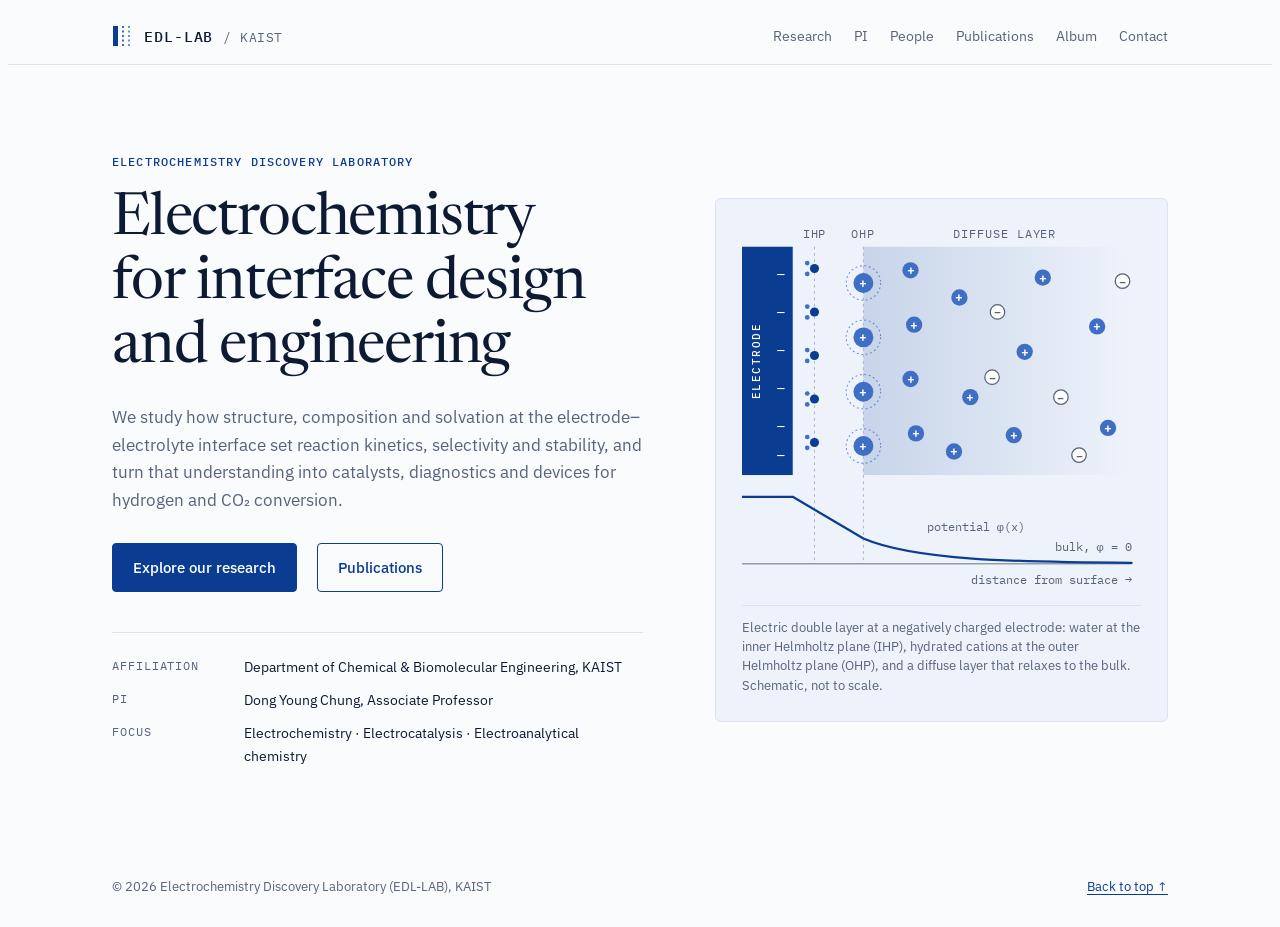
==== commit 7c0d5f0f: "Add files via upload" ====
--- a/index.html
+++ b/index.html
@@ -7,323 +7,17 @@
 <meta property="og:title" content="EDL-LAB at KAIST">
 <meta property="og:description" content="Electrochemistry, electrocatalysis and electroanalytical chemistry at KAIST.">
 <link rel="icon" href="data:image/svg+xml,%3Csvg xmlns='http://www.w3.org/2000/svg' viewBox='0 0 32 32'%3E%3Crect width='32' height='32' rx='6' fill='%230A3D91'/%3E%3Ctext x='16' y='22' font-family='Georgia,serif' font-size='18' font-weight='600' text-anchor='middle' fill='white'%3EE%3C/text%3E%3C/svg%3E">
-<title>EDL-LAB at KAIST</title>
 <link rel="preconnect" href="https://fonts.googleapis.com">
 <link rel="preconnect" href="https://fonts.gstatic.com" crossorigin>
 <link rel="stylesheet" href="https://fonts.googleapis.com/css2?family=IBM+Plex+Mono:wght@400;500&family=IBM+Plex+Sans:wght@400;500;600&family=Newsreader:opsz,wght@6..72,400;6..72,500&display=swap">
-<style>
-:root {
-  --bg: #FAFBFD;
-  --surface: #FFFFFF;
-  --tint: #EEF3FB;
-  --ink: #0C1A33;
-  --muted: #56637A;
-  --line: #DCE3EE;
-  --guide: #9FB0CB;
-  --accent: #0A3D91;
-  --accent-2: #3F6FC4;
-  --accent-soft: #D5E2F7;
-  --on-accent: #FFFFFF;
-  --on-cat: #FFFFFF;
-  --band: #0A3D91;
-  --on-band: #FFFFFF;
-  --on-band-muted: #C9D8F4;
-  --display: 'Newsreader', 'Iowan Old Style', Georgia, serif;
-  --sans: 'IBM Plex Sans', system-ui, -apple-system, 'Segoe UI', sans-serif;
-  --mono: 'IBM Plex Mono', ui-monospace, 'SF Mono', Menlo, monospace;
-  color-scheme: light;
-}
-@media (prefers-color-scheme: dark) {
-  :root:not([data-theme="light"]) {
-    --bg: #0A111F;
-    --surface: #0F182B;
-    --tint: #101C33;
-    --ink: #E7EDF8;
-    --muted: #9AA8C2;
-    --line: #23304A;
-    --guide: #3A4C70;
-    --accent: #7EA6FF;
-    --accent-2: #5B8DEF;
-    --accent-soft: #1B2C4D;
-    --on-accent: #0A111F;
-    --on-cat: #0A111F;
-    --band: #12306B;
-    --on-band: #FFFFFF;
-    --on-band-muted: #B5C6E8;
-    color-scheme: dark;
-  }
-}
-:root[data-theme="dark"] {
-  --bg: #0A111F;
-  --surface: #0F182B;
-  --tint: #101C33;
-  --ink: #E7EDF8;
-  --muted: #9AA8C2;
-  --line: #23304A;
-  --guide: #3A4C70;
-  --accent: #7EA6FF;
-  --accent-2: #5B8DEF;
-  --accent-soft: #1B2C4D;
-  --on-accent: #0A111F;
-  --on-cat: #0A111F;
-  --band: #12306B;
-  --on-band: #FFFFFF;
-  --on-band-muted: #B5C6E8;
-  color-scheme: dark;
-}
-
-* { box-sizing: border-box; }
-html { scroll-behavior: smooth; }
-@media (prefers-reduced-motion: reduce) { html { scroll-behavior: auto; } * { transition: none !important; } }
-body {
-  background: var(--bg);
-  color: var(--ink);
-  font-family: var(--sans);
-  font-size: 1rem;
-  line-height: 1.6;
-  -webkit-font-smoothing: antialiased;
-}
-h1, h2, h3, p, ul, dl, dd, figure { margin: 0; }
-a { color: var(--accent); text-underline-offset: 3px; text-decoration-thickness: 1px; }
-a:hover { text-decoration-thickness: 2px; }
-a:focus-visible, button:focus-visible { outline: 2px solid var(--accent); outline-offset: 3px; border-radius: 2px; }
-
-.wrap { width: 100%; max-width: 1120px; margin-inline: auto; padding-inline: clamp(16px, 4vw, 32px); }
-.mono { font-family: var(--mono); }
-.tag {
-  font-family: var(--mono); font-weight: 500; font-size: .72rem;
-  letter-spacing: .1em; text-transform: uppercase; color: var(--accent);
-}
-
-/* ---------- Header ---------- */
-.site-head {
-  background: color-mix(in srgb, var(--bg) 90%, transparent);
-  border-bottom: 1px solid var(--line);
-}
-.site-head .wrap { display: flex; flex-wrap: wrap; align-items: center; justify-content: space-between; gap: 6px 24px; padding-block: 12px; }
-.brand { display: inline-flex; align-items: center; gap: 10px; color: var(--ink); text-decoration: none; font-family: var(--mono); font-weight: 500; letter-spacing: .06em; font-size: .95rem; }
-.brand span small { color: var(--muted); font-weight: 400; letter-spacing: .04em; }
-.brand svg { display: block; }
-.nav { display: flex; flex-wrap: wrap; gap: 4px 22px; font-size: .9rem; }
-.nav a { color: var(--muted); text-decoration: none; padding-block: 4px; border-bottom: 1px solid transparent; transition: color .15s, border-color .15s; }
-.nav a:hover { color: var(--ink); border-bottom-color: var(--accent); }
-@media (min-width: 640px) {
-  .site-head { position: sticky; top: env(safe-area-inset-top, 0px); z-index: 10; backdrop-filter: blur(10px); -webkit-backdrop-filter: blur(10px); }
-}
-
-/* ---------- Hero ---------- */
-.hero { padding-block: clamp(40px, 7vw, 88px) clamp(48px, 7vw, 88px); }
-.hero-grid { display: grid; grid-template-columns: minmax(0, 1.08fr) minmax(0, .92fr); gap: clamp(32px, 6vw, 72px); align-items: center; }
-@media (max-width: 900px) { .hero-grid { grid-template-columns: 1fr; } }
-.hero h1 {
-  font-family: var(--display); font-weight: 400; letter-spacing: -.02em; line-height: 1.08;
-  font-size: clamp(2.3rem, 5.2vw, 3.7rem); text-wrap: balance; margin-top: 18px;
-}
-.hero .lede { margin-top: 22px; max-width: 34em; font-size: 1.075rem; color: var(--muted); }
-.cta { display: flex; flex-wrap: wrap; gap: 12px 20px; align-items: center; margin-top: 30px; }
-.btn {
-  display: inline-block; background: var(--accent); color: var(--on-accent); text-decoration: none;
-  font-weight: 500; font-size: .95rem; padding: 11px 20px; border-radius: 4px; border: 1px solid var(--accent);
-  transition: opacity .15s;
-}
-.btn:hover { opacity: .9; text-decoration: none; }
-.btn-ghost { background: transparent; color: var(--accent); }
-.btn-ghost:hover { background: var(--accent-soft); opacity: 1; }
-.facts { display: grid; gap: 10px; margin-top: 40px; padding-top: 22px; border-top: 1px solid var(--line); font-size: .9rem; }
-.facts div { display: grid; grid-template-columns: 7.5rem minmax(0, 1fr); gap: 12px; }
-.facts dt { font-family: var(--mono); font-size: .72rem; letter-spacing: .08em; text-transform: uppercase; color: var(--muted); padding-top: .2em; }
-.facts dd { color: var(--ink); }
-
-.figure { background: var(--tint); border: 1px solid var(--line); border-radius: 6px; padding: clamp(14px, 3vw, 26px); }
-.figure svg { display: block; width: 100%; height: auto; max-width: 480px; margin-inline: auto; }
-.figure figcaption { margin-top: 14px; padding-top: 12px; border-top: 1px solid var(--line); font-size: .8rem; line-height: 1.5; color: var(--muted); }
-.edl .el { fill: var(--accent); }
-.edl .band { fill: url(#edl-diffuse); }
-.edl .s0 { stop-color: var(--accent); stop-opacity: .17; }
-.edl .s1 { stop-color: var(--accent); stop-opacity: 0; }
-.edl .guide { stroke: var(--guide); stroke-width: 1; stroke-dasharray: 3 4; fill: none; }
-.edl .axis { stroke: var(--muted); stroke-width: 1; fill: none; }
-.edl .curve { stroke: var(--accent); stroke-width: 2.5; fill: none; stroke-linecap: round; stroke-linejoin: round; }
-.edl .ring { stroke: var(--accent-2); stroke-width: 1.2; stroke-dasharray: 2 3; fill: none; opacity: .75; }
-.edl .cat { fill: var(--accent-2); }
-.edl .ani { fill: var(--surface); stroke: var(--muted); stroke-width: 1.4; }
-.edl .wo { fill: var(--accent); }
-.edl .wh { fill: var(--accent-2); }
-.edl text { font-family: var(--mono); fill: var(--muted); font-size: 13px; }
-.edl .lbl { letter-spacing: .08em; }
-.edl .on { fill: #FFFFFF; font-weight: 500; letter-spacing: .14em; font-size: 12px; }
-.edl .sign { fill: var(--on-cat); font-family: var(--sans); font-size: 14px; font-weight: 600; text-anchor: middle; dominant-baseline: central; }
-.edl .neg { fill: #FFFFFF; font-family: var(--sans); font-size: 18px; text-anchor: middle; dominant-baseline: central; }
-.edl .k { fill: var(--ink); }
-.edl .hd { font-size: 12px; letter-spacing: .06em; fill: var(--muted); }
-.edl .sm { font-size: 12px; }
-.edl .acc { fill: var(--accent); }
-.edl .c { text-anchor: middle; }
-.edl .mid { dominant-baseline: central; }
-.edl .ln { stroke: var(--muted); stroke-width: 1.2; fill: none; }
-.edl .ln-a { stroke: var(--accent); stroke-width: 1.4; fill: none; }
-.edl .ah { fill: var(--muted); }
-.edl .aha { fill: var(--accent); }
-.edl .box { fill: var(--surface); stroke: var(--guide); stroke-width: 1.2; }
-.edl .bub { fill: none; stroke: var(--accent-2); stroke-width: 1.2; }
-.edl .mem { fill: var(--accent-soft); }
-.edl .seg-a { fill: var(--accent); }
-.edl .seg-b { fill: var(--accent-2); }
-.edl .seg-c { fill: var(--surface); stroke: var(--muted); stroke-width: 1.2; stroke-dasharray: 3 3; }
-.edl .onfill { fill: var(--on-cat); }
-.edl .asign { fill: var(--muted); font-family: var(--sans); font-size: 13px; font-weight: 600; text-anchor: middle; dominant-baseline: central; }
-
-/* ---------- Sections ---------- */
-.sec { padding-block: clamp(48px, 7vw, 88px); border-top: 1px solid var(--line); }
-.sec-grid { display: grid; grid-template-columns: minmax(0, 15rem) minmax(0, 1fr); gap: clamp(24px, 5vw, 72px); }
-@media (max-width: 860px) { .sec-grid { grid-template-columns: 1fr; } }
-@media (min-width: 861px) { .sec-head { position: sticky; top: 92px; align-self: start; } }
-.sec-head h2 { font-family: var(--display); font-weight: 400; font-size: clamp(1.75rem, 3.4vw, 2.3rem); letter-spacing: -.01em; line-height: 1.15; text-wrap: balance; }
-.sec-head p { margin-top: 12px; color: var(--muted); font-size: .95rem; max-width: 28em; }
-section[id] { scroll-margin-top: 72px; }
-
-/* Research */
-.theme { padding-block: 30px; border-top: 1px solid var(--line); }
-.theme:first-child { border-top: 0; padding-top: 0; }
-.theme h3 { font-family: var(--display); font-weight: 400; font-size: 1.55rem; line-height: 1.25; margin-top: 8px; text-wrap: balance; }
-.theme { container-type: inline-size; }
-.theme-in { display: grid; grid-template-columns: minmax(0, 1fr); gap: 26px 40px; align-items: start; }
-@container (min-width: 660px) { .theme-in { grid-template-columns: minmax(0, 1fr) 400px; } }
-.theme-txt > p:not(.tag) { margin-top: 10px; max-width: 40em; }
-.figure.sch { padding: clamp(10px, 2.6vw, 16px); }
-.figure.sch svg { max-width: 440px; }
-.figure.sch figcaption { margin-top: 10px; padding-top: 10px; }
-.theme ul { list-style: none; padding: 0; margin-top: 16px; display: grid; gap: 8px; max-width: 42em; }
-.theme li { position: relative; padding-left: 20px; color: var(--muted); }
-.theme li::before { content: ""; position: absolute; left: 0; top: .82em; width: 10px; height: 1px; background: var(--accent); }
-.scope { margin-top: 12px; padding-top: 28px; border-top: 1px solid var(--line); display: grid; gap: 18px; }
-.scope-row { display: grid; grid-template-columns: 7.5rem minmax(0, 1fr); gap: 8px 16px; align-items: baseline; }
-@media (max-width: 560px) { .scope-row { grid-template-columns: 1fr; } }
-.chips { display: flex; flex-wrap: wrap; gap: 8px; }
-.chip { font-size: .85rem; padding: 4px 11px; border: 1px solid var(--line); border-radius: 3px; background: var(--surface); color: var(--ink); }
-
-/* PI */
-.pi-top { display: grid; grid-template-columns: minmax(0, 1fr) 190px; gap: 28px clamp(24px, 4vw, 48px); align-items: start; }
-.pi-photo { width: 190px; max-width: 100%; height: auto; aspect-ratio: 3 / 4; object-position: 50% 22%; border-radius: 4px; object-fit: cover; display: grid; place-items: center; background: var(--accent-soft); color: var(--accent); font: 500 2rem var(--mono); letter-spacing: .06em; }
-@media (max-width: 720px) { .pi-top { grid-template-columns: 1fr; } .pi-photo { order: -1; width: 150px; } }
-.pi-name { font-family: var(--display); font-weight: 400; font-size: clamp(1.8rem, 3.6vw, 2.4rem); letter-spacing: -.01em; line-height: 1.15; }
-.pi-role { margin-top: 6px; color: var(--muted); }
-.pi-bio { margin-top: 18px; max-width: 40em; }
-.pi-links { display: flex; flex-wrap: wrap; gap: 8px 24px; margin-top: 18px; font-size: .95rem; }
-.pi-cols { display: grid; grid-template-columns: minmax(0, 1.5fr) minmax(0, 1fr); gap: 32px clamp(24px, 4vw, 56px); margin-top: 40px; padding-top: 30px; border-top: 1px solid var(--line); }
-@media (max-width: 720px) { .pi-cols { grid-template-columns: 1fr; } }
-.pi-cols h3, .sub-h { font-family: var(--mono); font-weight: 500; font-size: .72rem; letter-spacing: .1em; text-transform: uppercase; color: var(--muted); margin-bottom: 14px; }
-.tl { display: grid; grid-template-columns: 7rem minmax(0, 1fr); gap: 12px 18px; }
-@media (max-width: 480px) { .tl { grid-template-columns: 1fr; gap: 2px; } .tl dd { margin-bottom: 12px; } }
-.tl dt { font-family: var(--mono); font-size: .8rem; color: var(--accent); padding-top: .18em; font-variant-numeric: tabular-nums; }
-.tl dd { line-height: 1.45; }
-.tl dd small { display: block; color: var(--muted); font-size: .85rem; }
-.edu { display: grid; gap: 22px; align-content: start; }
-.edu p { line-height: 1.45; }
-.edu small { display: block; color: var(--muted); font-size: .85rem; }
-
-/* Publications */
-.sub-h { margin-bottom: 4px; }
-.hl { display: grid; grid-template-columns: 12rem minmax(0, 1fr); gap: 4px 24px; padding-block: 18px; border-top: 1px solid var(--line); align-items: baseline; }
-.hl:first-of-type { border-top: 0; }
-.hl .ref { font-family: var(--mono); font-size: .8rem; color: var(--accent); }
-.hl .ttl { font-family: var(--display); font-size: 1.28rem; line-height: 1.3; text-wrap: pretty; }
-.hl .au { margin-top: 6px; color: var(--muted); font-size: .88rem; line-height: 1.5; }
-.au strong { color: var(--ink); font-weight: 600; }
-@media (max-width: 640px) { .hl { grid-template-columns: 1fr; } }
-.recent-head { display: flex; flex-wrap: wrap; align-items: end; justify-content: space-between; gap: 14px 24px; margin-top: 44px; padding-top: 30px; border-top: 1px solid var(--line); }
-.filter { display: flex; flex-wrap: wrap; gap: 6px; }
-.fbtn {
-  font: 500 .78rem var(--mono); letter-spacing: .04em; color: var(--muted); background: transparent;
-  border: 1px solid var(--line); border-radius: 3px; padding: 6px 11px; cursor: pointer; transition: background .15s, color .15s, border-color .15s;
-}
-.fbtn:hover { color: var(--ink); border-color: var(--guide); }
-.fbtn[aria-pressed="true"] { background: var(--accent); border-color: var(--accent); color: var(--on-accent); }
-.recent-head { justify-content: space-between; align-items: baseline; }
-.count { font-size: .78rem; color: var(--muted); }
-.recent-head + .filter { margin-top: 14px; }
-.search { margin-top: 14px; }
-.q { width: 100%; max-width: 24rem; font: inherit; font-size: .92rem; padding: 9px 12px; color: var(--ink); background: var(--surface); border: 1px solid var(--line); border-radius: 4px; }
-.q::placeholder { color: var(--muted); }
-.q:focus-visible { outline: 2px solid var(--accent); outline-offset: 2px; }
-.sr { position: absolute; width: 1px; height: 1px; overflow: hidden; clip-path: inset(50%); white-space: nowrap; }
-#pub-list { margin-top: 18px; }
-.pub .no { display: block; color: var(--accent); }
-.pub .note { margin-top: 5px; font-size: .82rem; color: var(--accent); }
-.eqn { color: var(--muted); font-size: .8rem; white-space: nowrap; }
-.none { padding-block: 24px; color: var(--muted); }
-.pub { display: grid; grid-template-columns: 12rem minmax(0, 1fr); gap: 4px 24px; padding-block: 15px; border-top: 1px solid var(--line); }
-.pub .ref { font-family: var(--mono); font-size: .76rem; line-height: 1.55; color: var(--muted); font-variant-numeric: tabular-nums; }
-.pub .ttl { font-weight: 500; line-height: 1.42; text-wrap: pretty; }
-.pub .au { margin-top: 3px; color: var(--muted); font-size: .88rem; }
-.corr { display: inline-block; margin-left: 8px; font: 500 .64rem var(--mono); letter-spacing: .08em; text-transform: uppercase; color: var(--accent); border: 1px solid var(--accent-soft); background: var(--accent-soft); border-radius: 3px; padding: 1px 6px; vertical-align: 1px; white-space: nowrap; }
-@media (max-width: 640px) { .pub { grid-template-columns: 1fr; } }
-.more { margin-top: 22px; padding-top: 18px; border-top: 1px solid var(--line); font-size: .95rem; }
-
-/* People */
-.grp { display: grid; grid-template-columns: 9rem minmax(0, 1fr); gap: 14px 24px; padding-block: 24px; border-top: 1px solid var(--line); }
-.grp:first-child { border-top: 0; padding-top: 0; }
-@media (max-width: 640px) { .grp { grid-template-columns: 1fr; } }
-.grp h3 { font-family: var(--mono); font-weight: 500; font-size: .72rem; letter-spacing: .1em; text-transform: uppercase; color: var(--muted); padding-top: .3em; }
-.roster { display: grid; grid-template-columns: repeat(auto-fill, minmax(17rem, 1fr)); gap: 24px 28px; list-style: none; padding: 0; }
-.person { display: grid; grid-template-columns: 72px minmax(0, 1fr); gap: 14px; align-items: start; }
-.ph {
-  display: grid; place-items: center; width: 72px; height: auto; aspect-ratio: 4 / 5; border-radius: 4px; object-fit: cover; object-position: 50% 15%;
-  background: var(--accent-soft); color: var(--accent); font: 500 .85rem var(--mono); letter-spacing: .04em;
-}
-.person .n { display: flex; flex-wrap: wrap; align-items: baseline; gap: 2px 8px; font-weight: 500; }
-.person .role { margin-left: 0; font: 500 .64rem var(--mono); letter-spacing: .08em; text-transform: uppercase; color: var(--accent); background: var(--accent-soft); border-radius: 3px; padding: 1px 6px; vertical-align: 1px; white-space: nowrap; }
-.person .em { margin-top: 4px; font-family: var(--mono); font-size: .76rem; overflow-wrap: anywhere; }
-.person .em a { color: var(--accent); }
-.person .bg { color: var(--muted); font-size: .86rem; line-height: 1.45; margin-top: 2px; }
-.alumni { display: grid; gap: 0; list-style: none; padding: 0; }
-.alumni li { display: grid; grid-template-columns: 4.5rem minmax(0, 12rem) minmax(0, 1fr); gap: 4px 16px; padding-block: 9px; border-top: 1px solid var(--line); font-size: .93rem; }
-.alumni li:first-child { border-top: 0; padding-top: 0; }
-.alumni .y { font-family: var(--mono); font-size: .8rem; color: var(--accent); padding-top: .12em; }
-.alumni .d { color: var(--muted); }
-@media (max-width: 560px) { .alumni li { grid-template-columns: 4rem 1fr; } .alumni .d { grid-column: 2; } }
-
-/* Album */
-.alb-head { display: flex; flex-wrap: wrap; align-items: baseline; justify-content: space-between; gap: 8px 24px; }
-.alb-list { margin-top: 18px; }
-.alb-row { display: grid; grid-template-columns: 9.5rem minmax(0, 1fr); gap: 4px 24px; padding-block: 12px; border-top: 1px solid var(--line); }
-.alb-row .cat { font: 500 .72rem var(--mono); letter-spacing: .08em; text-transform: uppercase; color: var(--accent); padding-top: .25em; }
-.alb-row .cap { line-height: 1.45; }
-@media (max-width: 560px) { .alb-row { grid-template-columns: 1fr; } }
-.alb-grid { margin-top: 18px; display: grid; grid-template-columns: repeat(auto-fill, minmax(13.5rem, 1fr)); gap: 22px 18px; }
-.alb-item { margin: 0; }
-.alb-ph { position: relative; display: grid; place-items: center; width: 100%; aspect-ratio: 4 / 3; border: 1px dashed var(--guide); border-radius: 4px; background: var(--tint); color: var(--guide); }
-.alb-ph svg { display: block; }
-.alb-ph .no { position: absolute; left: 10px; top: 8px; font: 500 .7rem var(--mono); letter-spacing: .06em; color: var(--muted); }
-.alb-item img { cursor: zoom-in; object-position: 50% 35%; }
-.dlg { max-width: min(92vw, 980px); padding: 12px; border: 1px solid var(--line); border-radius: 6px; background: var(--surface); color: var(--ink); }
-.dlg::backdrop { background: rgba(6, 12, 24, .72); }
-.dlg img { display: block; max-width: 100%; max-height: 78vh; margin-inline: auto; border-radius: 3px; }
-.dlg p { margin-top: 10px; font-size: .9rem; color: var(--muted); }
-.dlg-x { position: absolute; right: 8px; top: 6px; z-index: 1; width: 32px; height: 32px; border: 0; border-radius: 4px; background: var(--surface); color: var(--ink); font-size: 1.4rem; line-height: 1; cursor: pointer; }
-.alb-item img { display: block; width: 100%; aspect-ratio: 4 / 3; object-fit: cover; border-radius: 4px; background: var(--tint); }
-.alb-item figcaption { margin-top: 8px; font-size: .86rem; line-height: 1.4; color: var(--muted); }
-.alb-item .cat { display: block; margin-bottom: 2px; font: 500 .66rem var(--mono); letter-spacing: .08em; text-transform: uppercase; color: var(--accent); }
-
-/* Contact */
-.contact { background: var(--band); color: var(--on-band); padding-block: clamp(52px, 7vw, 88px); }
-.contact .sec-grid { align-items: start; }
-.contact h2 { font-family: var(--display); font-weight: 400; font-size: clamp(1.9rem, 3.8vw, 2.6rem); letter-spacing: -.01em; line-height: 1.12; text-wrap: balance; }
-.contact .join { margin-top: 16px; max-width: 30em; color: var(--on-band-muted); }
-.contact a { color: var(--on-band); }
-.mail { font-family: var(--display); font-size: clamp(1.4rem, 3vw, 1.9rem); text-decoration-thickness: 1px; }
-.addr { display: grid; gap: 22px; margin-top: 4px; }
-.addr dt { font-family: var(--mono); font-size: .72rem; letter-spacing: .1em; text-transform: uppercase; color: var(--on-band-muted); margin-bottom: 4px; }
-.addr dd { line-height: 1.5; }
-.foot { padding-block: 22px; font-size: .8rem; color: var(--muted); }
-.foot .wrap { display: flex; flex-wrap: wrap; justify-content: space-between; gap: 6px 24px; }
-</style>
+<link rel="stylesheet" href="style.css">
+<title>EDL-LAB at KAIST</title>
 </head>
 <body>
 
 <header class="site-head">
   <div class="wrap">
-    <a class="brand" href="#top" aria-label="EDL-LAB home">
+    <a class="brand" href="index.html" aria-label="EDL-LAB home">
       <svg width="22" height="22" viewBox="0 0 22 22" role="presentation" aria-hidden="true">
         <rect x="1" y="1" width="5" height="20" fill="var(--accent)"/>
         <line x1="11" y1="1" x2="11" y2="21" stroke="var(--accent)" stroke-width="1.5" stroke-dasharray="2 2.5"/>
@@ -332,27 +26,26 @@
       <span>EDL-LAB <small>/ KAIST</small></span>
     </a>
     <nav class="nav" aria-label="Sections">
-      <a href="#research">Research</a>
-      <a href="#pi">PI</a>
-      <a href="#people">People</a>
-      <a href="#publications">Publications</a>
-      <a href="#album">Album</a>
-      <a href="#contact">Contact</a>
+      <a href="research.html">Research</a>
+      <a href="pi.html">PI</a>
+      <a href="people.html">People</a>
+      <a href="publications.html">Publications</a>
+      <a href="album.html">Album</a>
+      <a href="contact.html">Contact</a>
     </nav>
   </div>
 </header>
 
 <main id="top">
-  <!-- Hero -->
-  <section class="hero" aria-labelledby="hero-title">
+<section class="hero" aria-labelledby="hero-title">
     <div class="wrap hero-grid">
       <div>
         <p class="tag">Electrochemistry Discovery Laboratory</p>
         <h1 id="hero-title">Electrochemistry for interface design and engineering</h1>
         <p class="lede">We study how structure, composition and solvation at the electrode–electrolyte interface set reaction kinetics, selectivity and stability, and turn that understanding into catalysts, diagnostics and devices for hydrogen and CO₂ conversion.</p>
         <div class="cta">
-          <a class="btn" href="#research">Explore our research</a>
-          <a class="btn btn-ghost" href="#publications">Publications</a>
+          <a class="btn" href="research.html">Explore our research</a>
+          <a class="btn btn-ghost" href="publications.html">Publications</a>
         </div>
         <dl class="facts">
           <div><dt>Affiliation</dt><dd>Department of Chemical &amp; Biomolecular Engineering, KAIST</dd></div>
@@ -439,498 +132,14 @@
       </figure>
     </div>
   </section>
-
-  <!-- Research -->
-  <section class="sec" id="research" aria-labelledby="research-h">
-    <div class="wrap sec-grid">
-      <div class="sec-head">
-        <h2 id="research-h">Research</h2>
-        <p>Three connected lines of work, from model catalysts at the atomic scale to membrane–electrode assemblies under industrial conditions.</p>
-      </div>
-      <div>
-        <article class="theme">
-          <div class="theme-in">
-            <div class="theme-txt">
-              <p class="tag">Interface</p>
-              <h3>Electrochemical interface design</h3>
-              <p>How structure, composition and solvation environment at the electrode–electrolyte interface affect reaction kinetics, selectivity and stability.</p>
-              <ul>
-              <li>Uncovering activity–stability relationships through model catalyst studies</li>
-              <li>Controlling activity, stability and selectivity via electric double layer (EDL) modulation</li>
-              <li>Probing interfacial structures with real-time analytical techniques</li>
-              </ul>
-            </div>
-            <figure class="figure sch">
-        <svg class="edl sch" viewBox="0 0 440 240" role="img" aria-label="Structure, solvation and ion composition tune the electrode–electrolyte interface, which determines kinetics, selectivity and stability; model catalysts feed activity–stability relationships back into design.">
-          <defs>
-            <linearGradient id="s1-diffuse" x1="0" y1="0" x2="1" y2="0"><stop class="s0" offset="0"/><stop class="s1" offset="1"/></linearGradient>
-            <marker id="s1-ah" viewBox="0 0 10 10" refX="8.5" refY="5" markerWidth="7" markerHeight="7" orient="auto-start-reverse"><path class="ah" d="M1 1.2 L9 5 L1 8.8 Z"/></marker>
-            <marker id="s1-aha" viewBox="0 0 10 10" refX="8.5" refY="5" markerWidth="7" markerHeight="7" orient="auto-start-reverse"><path class="aha" d="M1 1.2 L9 5 L1 8.8 Z"/></marker>
-          </defs>
-          <text class="hd" x="0" y="14">STRUCTURE</text>
-          <text class="hd" x="116" y="14" text-anchor="middle">SOLVATION</text>
-          <text class="hd" x="218" y="14" text-anchor="middle">COMPOSITION</text>
-          <text class="hd" x="348" y="14">DETERMINES</text>
-          <path class="ln" d="M22 22 V42" marker-end="url(#s1-ah)"/>
-          <path class="ln" d="M116 22 V48" marker-end="url(#s1-ah)"/>
-          <path class="ln" d="M218 22 V42" marker-end="url(#s1-ah)"/>
-
-          <rect x="116" y="46" width="184" height="150" fill="url(#s1-diffuse)"/>
-          <rect class="el" x="0" y="46" width="44" height="150"/>
-          <text class="on" transform="translate(23 121) rotate(-90)" text-anchor="middle">ELECTRODE</text>
-          <line class="guide" x1="72" y1="46" x2="72" y2="196"/>
-          <line class="guide" x1="116" y1="46" x2="116" y2="196"/>
-          <g><circle class="wo" cx="72" cy="62" r="4.5"/><circle class="wh" cx="65" cy="57" r="2.3"/><circle class="wh" cx="65" cy="67" r="2.3"/><circle class="wo" cx="72" cy="92" r="4.5"/><circle class="wh" cx="65" cy="87" r="2.3"/><circle class="wh" cx="65" cy="97" r="2.3"/><circle class="wo" cx="72" cy="122" r="4.5"/><circle class="wh" cx="65" cy="117" r="2.3"/><circle class="wh" cx="65" cy="127" r="2.3"/><circle class="wo" cx="72" cy="152" r="4.5"/><circle class="wh" cx="65" cy="147" r="2.3"/><circle class="wh" cx="65" cy="157" r="2.3"/><circle class="wo" cx="72" cy="182" r="4.5"/><circle class="wh" cx="65" cy="177" r="2.3"/><circle class="wh" cx="65" cy="187" r="2.3"/></g>
-          <g><circle class="ring" cx="116" cy="71" r="17"/><circle class="cat" cx="116" cy="71" r="10"/><text class="sign" x="116" y="71">+</text><circle class="ring" cx="116" cy="121" r="17"/><circle class="cat" cx="116" cy="121" r="10"/><text class="sign" x="116" y="121">+</text><circle class="ring" cx="116" cy="171" r="17"/><circle class="cat" cx="116" cy="171" r="10"/><text class="sign" x="116" y="171">+</text></g>
-          <g><circle class="cat" cx="163" cy="58" r="8.5"/><text class="sign" x="163" y="58">+</text><circle class="cat" cx="167" cy="104" r="8.5"/><text class="sign" x="167" y="104">+</text><circle class="cat" cx="163" cy="150" r="8.5"/><text class="sign" x="163" y="150">+</text><circle class="cat" cx="169" cy="188" r="8.5"/><text class="sign" x="169" y="188">+</text><circle class="cat" cx="205" cy="84" r="8.5"/><text class="sign" x="205" y="84">+</text><circle class="cat" cx="214" cy="168" r="8.5"/><text class="sign" x="214" y="168">+</text><circle class="cat" cx="256" cy="120" r="8.5"/><text class="sign" x="256" y="120">+</text><circle class="cat" cx="273" cy="60" r="8.5"/><text class="sign" x="273" y="60">+</text><circle class="cat" cx="265" cy="184" r="8.5"/><text class="sign" x="265" y="184">+</text><circle class="ani" cx="214" cy="122" r="7.5"/><text class="asign" x="214" y="122">−</text><circle class="ani" cx="245" cy="72" r="7.5"/><text class="asign" x="245" y="72">−</text><circle class="ani" cx="238" cy="152" r="7.5"/><text class="asign" x="238" y="152">−</text><circle class="ani" cx="285" cy="136" r="7.5"/><text class="asign" x="285" y="136">−</text><circle class="ani" cx="289" cy="186" r="7.5"/><text class="asign" x="289" y="186">−</text></g>
-
-          <path class="ln" d="M306 121 C 322 121, 322 70, 340 70" marker-end="url(#s1-ah)"/>
-          <path class="ln" d="M306 121 H 340" marker-end="url(#s1-ah)"/>
-          <path class="ln" d="M306 121 C 322 121, 322 172, 340 172" marker-end="url(#s1-ah)"/>
-          <text class="k mid" x="348" y="70">Kinetics</text>
-          <text class="k mid" x="348" y="121">Selectivity</text>
-          <text class="k mid" x="348" y="172">Stability</text>
-
-          <path class="ln-a" d="M392 190 V228 H22 V203" marker-end="url(#s1-aha)"/>
-          <text class="sm acc c" x="206" y="218">model catalysts → activity–stability relationships</text>
-        </svg>
-              <figcaption>Structure, solvation and ion composition tune the interface, which determines kinetics, selectivity and stability. Schematic, not to scale.</figcaption>
-            </figure>
-          </div>
-        </article>
-        <article class="theme">
-          <div class="theme-in">
-            <div class="theme-txt">
-              <p class="tag">Diagnostics</p>
-              <h3>Development of diagnostic protocols</h3>
-              <p>Protocols to assess the performance and degradation of electrochemical systems under realistic operating conditions.</p>
-              <ul>
-              <li>Standardized testing platforms for water electrolysis, fuel cells and CO₂ reduction</li>
-              <li>Operando diagnostics using in situ ICP-MS, MS and EIS</li>
-              <li>Test designs that separate intrinsic catalytic activity from mass-transport and degradation effects</li>
-              </ul>
-            </div>
-            <figure class="figure sch">
-        <svg class="edl sch" viewBox="0 0 440 248" role="img" aria-label="Three operando probes on a running cell each isolate one part of its measured performance: online MS for product rates, EIS for resistances, in situ ICP-MS for dissolution. This separates intrinsic activity from transport losses and degradation.">
-          <defs>
-            <marker id="s2-ah" viewBox="0 0 10 10" refX="8.5" refY="5" markerWidth="7" markerHeight="7" orient="auto-start-reverse"><path class="ah" d="M1 1.2 L9 5 L1 8.8 Z"/></marker>
-            <marker id="s2-aha" viewBox="0 0 10 10" refX="8.5" refY="5" markerWidth="7" markerHeight="7" orient="auto-start-reverse"><path class="aha" d="M1 1.2 L9 5 L1 8.8 Z"/></marker>
-          </defs>
-          <text class="hd" x="0" y="14">CELL</text>
-          <text class="hd" x="212" y="14" text-anchor="middle">PROBE</text>
-          <text class="hd" x="304" y="14">REVEALS</text>
-
-          <rect class="box" x="0.6" y="28" width="99.8" height="142" rx="3"/>
-          <line class="guide" x1="50" y1="28" x2="50" y2="170"/>
-          <rect class="el" x="22" y="62" width="8" height="92"/>
-          <rect class="cat" x="70" y="62" width="8" height="92"/>
-          <circle class="bub" cx="26" cy="50" r="3"/><circle class="bub" cx="35" cy="43" r="2.5"/><circle class="bub" cx="27" cy="36" r="2"/>
-          <circle class="cat" cx="40" cy="140" r="2.6"/><circle class="cat" cx="57" cy="131" r="2.6"/><circle class="cat" cx="41" cy="118" r="2.6"/>
-          
-          <path class="ln" d="M104 60 H148" marker-end="url(#s2-ah)"/>
-          <text class="sm c" x="126" y="52">gas</text>
-          <rect class="box" x="154" y="46" width="116" height="28" rx="3"/>
-          <text class="sm k c mid" x="212" y="60">Online MS</text>
-          <path class="ln" d="M274 60 H298" marker-end="url(#s2-ah)"/>
-          <rect class="seg-a" x="306" y="55" width="10" height="10" rx="1.5"/>
-          <text class="k mid" x="322" y="60">Product rates</text>
-          
-          <path class="ln" d="M104 104 H148" marker-end="url(#s2-ah)" marker-start="url(#s2-ah)"/>
-          <text class="sm c" x="126" y="96">AC</text>
-          <rect class="box" x="154" y="90" width="116" height="28" rx="3"/>
-          <text class="sm k c mid" x="212" y="104">EIS</text>
-          <path class="ln" d="M274 104 H298" marker-end="url(#s2-ah)"/>
-          <rect class="seg-b" x="306" y="99" width="10" height="10" rx="1.5"/>
-          <text class="k mid" x="322" y="104">Resistances</text>
-          
-          <path class="ln" d="M104 148 H148" marker-end="url(#s2-ah)"/>
-          <text class="sm c" x="126" y="140">liquid</text>
-          <rect class="box" x="154" y="134" width="116" height="28" rx="3"/>
-          <text class="sm k c mid" x="212" y="148">In situ ICP-MS</text>
-          <path class="ln" d="M274 148 H298" marker-end="url(#s2-ah)"/>
-          <rect class="seg-c" x="306" y="143" width="10" height="10" rx="1.5"/>
-          <text class="k mid" x="322" y="148">Dissolution</text>
-
-          <text class="hd" x="0" y="196">MEASURED PERFORMANCE</text>
-          <text class="sm" x="440" y="196" text-anchor="end">illustrative split</text>
-          <rect class="seg-a" x="0" y="204" width="188" height="26" rx="2"/>
-          <rect class="seg-b" x="190" y="204" width="132" height="26" rx="2"/>
-          <rect class="seg-c" x="324.6" y="204.6" width="114.8" height="24.8" rx="2"/>
-          <text class="sm onfill c mid" x="94" y="217">Intrinsic activity</text>
-          <text class="sm onfill c mid" x="256" y="217">Transport losses</text>
-          <text class="sm c mid" x="382" y="217">Degradation</text>
-        </svg>
-              <figcaption>Each operando probe isolates one part of a running cell’s response, so intrinsic activity can be separated from transport losses and degradation. The split shown is illustrative.</figcaption>
-            </figure>
-          </div>
-        </article>
-        <article class="theme">
-          <div class="theme-in">
-            <div class="theme-txt">
-              <p class="tag">Translation</p>
-              <h3>From fundamentals to applications</h3>
-              <p>Connecting fundamental electrochemical studies with real-world performance.</p>
-              <ul>
-              <li>Building links between model catalysts and membrane–electrode assemblies (MEAs) and flow cells</li>
-              <li>Designing test protocols under industrially relevant conditions</li>
-              </ul>
-            </div>
-            <figure class="figure sch">
-        <svg class="edl sch" viewBox="0 0 440 240" role="img" aria-label="Model catalysts are transferred to membrane–electrode assemblies and flow cells; one set of test protocols under industrially relevant conditions spans all three.">
-          <defs>
-            <linearGradient id="s3-diffuse" x1="0" y1="0" x2="1" y2="0"><stop class="s0" offset="0"/><stop class="s1" offset="1"/></linearGradient>
-            <marker id="s3-ah" viewBox="0 0 10 10" refX="8.5" refY="5" markerWidth="7" markerHeight="7" orient="auto-start-reverse"><path class="ah" d="M1 1.2 L9 5 L1 8.8 Z"/></marker>
-            <marker id="s3-aha" viewBox="0 0 10 10" refX="8.5" refY="5" markerWidth="7" markerHeight="7" orient="auto-start-reverse"><path class="aha" d="M1 1.2 L9 5 L1 8.8 Z"/></marker>
-          </defs>
-          <text class="hd" x="0" y="14">FUNDAMENTALS</text>
-          <text class="hd" x="262" y="14">APPLICATIONS</text>
-
-          <rect x="64" y="48" width="42" height="124" fill="url(#s3-diffuse)"/>
-          <rect class="el" x="8" y="48" width="26" height="124"/>
-          <circle class="cat" cx="47" cy="58" r="6.5"/><circle class="cat" cx="47" cy="77" r="6.5"/><circle class="cat" cx="47" cy="96" r="6.5"/>
-          <circle class="cat" cx="47" cy="115" r="6.5"/><circle class="cat" cx="47" cy="134" r="6.5"/><circle class="cat" cx="47" cy="153" r="6.5"/>
-          <circle class="cat" cx="80" cy="74" r="6"/><text class="sign" x="80" y="74" style="font-size:11px">+</text><circle class="cat" cx="86" cy="146" r="6"/><text class="sign" x="86" y="146" style="font-size:11px">+</text><circle class="ani" cx="92" cy="110" r="5.5"/><text class="asign" x="92" y="110" style="font-size:11px">−</text>
-          <text class="k" x="0" y="190">Model catalyst</text>
-          <text class="sm" x="0" y="206">well-defined surface</text>
-
-          <path class="ln" d="M112 110 H186 V62 H256" marker-end="url(#s3-ah)"/>
-          <path class="ln" d="M186 110 V150 H256" marker-end="url(#s3-ah)"/>
-          <text class="sm c" x="149" y="102">transfer</text>
-
-          <rect class="box" x="262.6" y="34.6" width="10" height="54.8"/>
-          <rect class="cat" x="272.6" y="34" width="6" height="56"/>
-          <rect class="mem" x="278.6" y="34" width="24" height="56"/>
-          <rect class="cat" x="302.6" y="34" width="6" height="56"/>
-          <rect class="box" x="308.6" y="34.6" width="9.8" height="54.8"/>
-          <text class="k mid" x="332" y="62">MEA</text>
-
-          <rect class="box" x="262.6" y="124.6" width="55.8" height="51.8" rx="3"/>
-          <rect class="el" x="270" y="131" width="40" height="5"/>
-          <rect class="el" x="270" y="164" width="40" height="5"/>
-          <path class="ln" d="M270 150 H310" marker-end="url(#s3-ah)"/>
-          <text class="k mid" x="332" y="150">Flow cell</text>
-
-          <path class="ln-a" d="M0.6 221 V231 M0.6 226 H86 M354 226 H439.4 M439.4 221 V231"/>
-          <text class="sm acc c mid" x="220" y="226">industrially relevant test protocols</text>
-        </svg>
-              <figcaption>Model catalysts are transferred to MEAs and flow cells, and one set of test protocols under industrially relevant conditions spans all three.</figcaption>
-            </figure>
-          </div>
-        </article>
-        <div class="scope">
-          <div class="scope-row">
-            <p class="sub-h" style="margin:0">Systems</p>
-            <div class="chips">
-              <span class="chip">PEM &amp; AEM water electrolysis</span>
-              <span class="chip">Fuel cells</span>
-              <span class="chip">CO₂ reduction</span>
-              <span class="chip">Oxygen evolution catalysis</span>
-              <span class="chip">Single-atom catalysts</span>
-            </div>
-          </div>
-          <div class="scope-row">
-            <p class="sub-h" style="margin:0">Operando tools</p>
-            <div class="chips">
-              <span class="chip">In situ ICP-MS</span>
-              <span class="chip">Mass spectrometry</span>
-              <span class="chip">EIS</span>
-              <span class="chip">MEA testing</span>
-              <span class="chip">Flow cells</span>
-            </div>
-          </div>
-        </div>
-      </div>
-    </div>
-  </section>
-
-  <!-- PI -->
-  <section class="sec" id="pi" aria-labelledby="pi-h">
-    <div class="wrap sec-grid">
-      <div class="sec-head">
-        <h2 id="pi-h">Principal Investigator</h2>
-      </div>
-      <div>
-        <div class="pi-top">
-          <div>
-            <p class="pi-name">Dong Young Chung, Ph.D.</p>
-            <p class="pi-role">Associate Professor, Department of Chemical &amp; Biomolecular Engineering, KAIST</p>
-            <p class="pi-bio">Dong Young Chung leads the Electrochemistry Discovery Laboratory at KAIST. His group investigates the electrode–electrolyte interface and the electric double layer to understand and control the activity, stability and selectivity of electrocatalysts, and develops operando diagnostics that carry these insights into water electrolyzers, fuel cells and CO₂ reduction systems.</p>
-            <div class="pi-links">
-              <a href="mailto:dychung@kaist.ac.kr">dychung@kaist.ac.kr</a>
-              <a href="https://scholar.google.com/citations?user=2eYRWmYAAAAJ&amp;hl=en" target="_blank" rel="noopener">Google Scholar ↗</a>
-            </div>
-          </div>
-          <img class="pi-photo" src="img/pi.jpg" alt="Portrait of Dong Young Chung" width="570" height="760">
-        </div>
-
-        <div class="pi-cols">
-          <div>
-            <h3>Career</h3>
-            <dl class="tl">
-              <dt>2025 – present</dt><dd>Associate Professor<small>Department of Chemical &amp; Biomolecular Engineering, KAIST</small></dd>
-              <dt>2022 – 2025</dt><dd>Assistant Professor<small>KAIST</small></dd>
-              <dt>2020 – 2022</dt><dd>Assistant Professor<small>Department of Chemistry, GIST</small></dd>
-              <dt>2018 – 2020</dt><dd>Postdoctoral Appointee<small>Materials Science Division, Argonne National Laboratory</small></dd>
-              <dt>2016 – 2018</dt><dd>Visiting Scholar<small>Materials Science Division, Argonne National Laboratory</small></dd>
-              <dt>2016</dt><dd>Senior Researcher<small>Center for Nanoparticle Research, Institute for Basic Science</small></dd>
-              <dt>2014 – 2016</dt><dd>Researcher<small>Research Institute of Advanced Materials, Seoul National University</small></dd>
-            </dl>
-          </div>
-          <div class="edu">
-            <div>
-              <h3>Education</h3>
-              <p>Ph.D., Chemical and Biological Engineering<small>Seoul National University, 2010 – 2014</small></p>
-            </div>
-            <p>B.S., Chemical Engineering<small>Yonsei University, 2007 – 2010 (summa cum laude, completed in three years)</small></p>
-            <div>
-              <h3>Award</h3>
-              <p>POSCO Science Fellow<small>POSCO TJ Park Foundation, 2022</small></p>
-            </div>
-          </div>
-        </div>
-      </div>
-    </div>
-  </section>
-
-  <!-- People -->
-  <section class="sec" id="people" aria-labelledby="people-h">
-    <div class="wrap sec-grid">
-      <div class="sec-head">
-        <h2 id="people-h">People</h2>
-        <p>Current members and alumni of the lab.</p>
-      </div>
-      <div>
-        <div class="grp">
-          <h3>Ph.D. candidates</h3>
-          <ul class="roster">
-            <li class="person"><img class="ph" src="img/people/hongmin-an.jpg" alt="Portrait of Hongmin An" width="288" height="360"><div><div class="n">Hongmin An<span class="role">Lab leader</span></div><div class="bg">B.S., Chemical &amp; Biomolecular Eng., KAIST (2023)</div><div class="em"><a href="mailto:ahm1604@kaist.ac.kr">ahm1604@kaist.ac.kr</a></div></div></li>
-            <li class="person"><img class="ph" src="img/people/hanjoo-kim.jpg" alt="Portrait of Hanjoo Kim" width="288" height="360"><div><div class="n">Hanjoo Kim</div><div class="bg">B.S., Chemistry, GIST (2022)<br>M.S., Chemical &amp; Biomolecular Eng., KAIST (2024)</div><div class="em"><a href="mailto:hjkim9706@kaist.ac.kr">hjkim9706@kaist.ac.kr</a></div></div></li>
-            <li class="person"><img class="ph" src="img/people/jongsu-noh.jpg" alt="Portrait of Jongsu Noh" width="288" height="360"><div><div class="n">Jongsu Noh<span class="role">Safety leader</span></div><div class="bg">B.S., Chemistry, GIST (2023)<br>M.S., Chemical &amp; Biomolecular Eng., KAIST (2025)</div><div class="em"><a href="mailto:whdtn3146@kaist.ac.kr">whdtn3146@kaist.ac.kr</a></div></div></li>
-            <li class="person"><img class="ph" src="img/people/wonik-jang.jpg" alt="Portrait of Wonik Jang" width="288" height="360"><div><div class="n">Wonik Jang</div><div class="bg">B.S. (2023) / M.S. (2026), Chemical Engineering, KNU</div><div class="em"><a href="mailto:wonik.jang@kaist.ac.kr">wonik.jang@kaist.ac.kr</a></div></div></li>
-            <li class="person"><img class="ph" src="img/people/soyeong-jo.jpg" alt="Portrait of Soyeong Jo" width="288" height="360"><div><div class="n">Soyeong Jo</div><div class="bg">M.S., Chemistry, PNU (2023)</div><div class="em"><a href="mailto:soyeong@kaist.ac.kr">soyeong@kaist.ac.kr</a></div></div></li>
-          </ul>
-        </div>
-        <div class="grp">
-          <h3>M.S. candidates</h3>
-          <ul class="roster">
-            <li class="person"><img class="ph" src="img/people/jiwoo-lee.jpg" alt="Portrait of Jiwoo Lee" width="288" height="360"><div><div class="n">Jiwoo Lee</div><div class="bg">B.S., Chemical &amp; Biomolecular Eng., Yonsei (2025)</div><div class="em"><a href="mailto:jiwoo862@kaist.ac.kr">jiwoo862@kaist.ac.kr</a></div></div></li>
-            <li class="person"><img class="ph" src="img/people/gyujin-choi.jpg" alt="Portrait of Gyujin Choi" width="288" height="360"><div><div class="n">Gyujin Choi</div><div class="bg">B.S., Chemical &amp; Biomolecular Eng., Sogang (2025)</div><div class="em"><a href="mailto:gyujin@kaist.ac.kr">gyujin@kaist.ac.kr</a></div></div></li>
-            <li class="person"><img class="ph" src="img/people/dayun-kim.jpg" alt="Portrait of Dayun Kim" width="288" height="360"><div><div class="n">Dayun Kim</div><div class="bg">B.S., Chemical Engineering, Chung-Ang (2026)</div><div class="em"><a href="mailto:k.dayun@kaist.ac.kr">k.dayun@kaist.ac.kr</a></div></div></li>
-            <li class="person"><img class="ph" src="img/people/wonjun-lee.jpg" alt="Portrait of Wonjun Lee" width="288" height="360"><div><div class="n">Wonjun Lee</div><div class="bg">B.S., Materials Science &amp; Engineering, DGIST (2026)</div><div class="em"><a href="mailto:leewonjun@kaist.ac.kr">leewonjun@kaist.ac.kr</a></div></div></li>
-            <li class="person"><img class="ph" src="img/people/sukyeong-park.jpg" alt="Portrait of Sukyeong Park" width="288" height="360"><div><div class="n">Sukyeong Park</div><div class="bg">B.S., Chemical &amp; Biomolecular Eng., Korea University (2026)</div><div class="em"><a href="mailto:psk408@kaist.ac.kr">psk408@kaist.ac.kr</a></div></div></li>
-            <li class="person"><img class="ph" src="img/people/nayeon-lee.jpg" alt="Portrait of Nayeon Lee" width="288" height="360"><div><div class="n">Nayeon Lee</div><div class="bg">B.S., Chemical Engineering, Konkuk (2026)</div><div class="em"><a href="mailto:dlskdus0804@kaist.ac.kr">dlskdus0804@kaist.ac.kr</a></div></div></li>
-          </ul>
-        </div>
-        <div class="grp">
-          <h3>Alumni</h3>
-          <ul class="alumni">
-            <li><span class="y">2026</span><span>Jongmin Lee</span><span class="d">LG Energy Solution</span></li>
-            <li><span class="y">2026</span><span>Wonchul Park</span><span class="d">Ph.D., University of Texas at Austin</span></li>
-            <li><span class="y">2025</span><span>Jinyeop Kim</span><span class="d">Lotte Chemical</span></li>
-            <li><span class="y">2025</span><span>Hyein Park</span><span class="d">Ph.D., KAIST Materials Science &amp; Engineering</span></li>
-            <li><span class="y">2025</span><span>Youngwook Jeong</span><span class="d">LG Energy Solution</span></li>
-            <li><span class="y">2025</span><span>Jongsu Noh</span><span class="d">Ph.D., EDL-LAB</span></li>
-            <li><span class="y">2024</span><span>Hanjoo Kim</span><span class="d">Ph.D., EDL-LAB</span></li>
-          </ul>
-        </div>
-      </div>
-    </div>
-  </section>
-
-  <!-- Publications -->
-  <section class="sec" id="publications" aria-labelledby="pub-h">
-    <div class="wrap sec-grid">
-      <div class="sec-head">
-        <h2 id="pub-h">Publications</h2>
-        <p><span id="pub-total">87</span> published papers since 2011, plus work in preparation and under review. Highlights first, then the complete list.</p>
-      </div>
-      <div>
-        <p class="sub-h">Highlights</p>
-        <div>
-          <div class="hl"><span class="ref">J. Am. Chem. Soc. 2026, 148, 6045–6056</span><div><div class="ttl">Dynamic Interface Engineering via Mechanistic Understanding of Copper Reconstruction in Electrochemical CO₂ Reduction Reaction</div><div class="au">Hanjoo Kim, Hongmin An, Jinyeop Kim, Hyein Park, Chanwook Cha, Robert Haaring, Hyunjoo Lee, Koohee Han, <strong>Dong Young Chung</strong></div></div></div>
-          <div class="hl"><span class="ref">ACS Energy Lett. 2025, 10, 2574–2581</span><div><div class="ttl">Operational Stability Factor: A Comprehensive Metric for Assessing Catalyst Durability in Dynamic Water Electrolyzer Conditions</div><div class="au">Jinyeop Kim, Jongsu Noh, <strong>Dong Young Chung</strong></div></div></div>
-          <div class="hl"><span class="ref">J. Am. Chem. Soc. 2025, 147, 16340–16349</span><div><div class="ttl">Deciphering Catalyst-Support Interaction via Doping for Highly Active and Durable Oxygen Evolution Catalysis</div><div class="au">Jinyeop Kim, Jinglong Guo, Nannan Shan, Jimun Yoo, Pedro Farinazzo Bergamo Dias Martins, Jongsu Noh, Moonjung Jung, Peter Zapol, Bongjin Mun, Robert Klie, Pietro Lopes, Nenad Markovic, <strong>Dong Young Chung</strong></div></div></div>
-          <div class="hl"><span class="ref">J. Am. Chem. Soc. 2021, 143, 2741–2750</span><div><div class="ttl">Dynamically stable active sites from surface evolution of perovskite materials during oxygen evolution reaction</div><div class="au">Pietro P. Lopes*, <strong>Dong Young Chung*</strong>, Xue Rui*, Zheng Hong, Haiying He, Pedro F. B. D. Martins, Dusan Strmcnik, Vojislav R. Stamenkovic, Peter Zapol, J. F. Mitchell, Robert Klie, Nenad M. Markovic <span class="eqn">* Equal contribution</span></div></div></div>
-          <div class="hl"><span class="ref">Nat. Energy 2020, 5, 222–230</span><div><div class="ttl">Dynamic stability of active sites in hydr(oxy)oxides for the oxygen evolution reaction</div><div class="au"><strong>Dong Young Chung</strong>, Pietro P. Lopes, Pedro F. B. D. Martins, Haiying He, Tomoya Gawaguchi, Peter Zapol, Hoydoo You, Dusan Tripkovic, Dusan Strmcnik, Yisi Zhu, Soenke Seifert, Sungsik Lee, Vojislav R. Stamenkovic, Nenad M. Markovic</div></div></div>
-        </div>
-
-        <div class="recent-head">
-          <p class="sub-h" style="margin:0">All publications</p>
-          <p class="mono count" id="pub-count" aria-live="polite"></p>
-        </div>
-        <div class="filter" id="pub-filter" role="group" aria-label="Filter by period"></div>
-        <div class="search">
-          <label class="sr" for="pub-q">Search publications</label>
-          <input id="pub-q" class="q" type="search" placeholder="Search title, author or journal" autocomplete="off">
-        </div>
-        <div id="pub-list"></div>
-        <p class="more">Also listed on <a href="https://scholar.google.com/citations?user=2eYRWmYAAAAJ&amp;hl=en" target="_blank" rel="noopener">Google Scholar ↗</a></p>
-      </div>
-    </div>
-  </section>
-
-  <!-- Album -->
-  <section class="sec" id="album" aria-labelledby="album-h">
-    <div class="wrap sec-grid">
-      <div class="sec-head">
-        <h2 id="album-h">Album</h2>
-        <p>Conferences, collaborations, seminars and everyday life in the lab.</p>
-      </div>
-      <div>
-        <div class="alb-head">
-          <div class="filter" id="alb-filter" role="group" aria-label="Filter by category"></div>
-          <p class="mono count" id="alb-count" aria-live="polite"></p>
-        </div>
-        <div id="alb-out"></div>
-        <dialog class="dlg" id="alb-dlg" aria-label="Photo">
-          <form method="dialog"><button class="dlg-x" id="alb-dlg-x" aria-label="Close photo">×</button></form>
-          <img id="alb-dlg-img" alt="">
-          <p id="alb-dlg-cap"></p>
-        </dialog>
-      </div>
-    </div>
-  </section>
-
-  <!-- Contact -->
-  <section class="contact" id="contact" aria-labelledby="contact-h">
-    <div class="wrap sec-grid">
-      <div>
-        <h2 id="contact-h">Join the group</h2>
-        <p class="join">We welcome inquiries from graduate students and postdoctoral researchers interested in electrochemical interfaces, operando diagnostics and device-level testing. Send a short note and your CV to Prof. Chung.</p>
-      </div>
-      <div>
-        <p><a class="mail" href="mailto:dychung@kaist.ac.kr">dychung@kaist.ac.kr</a></p>
-        <dl class="addr" style="margin-top:26px">
-          <div><dt>Address</dt><dd>Department of Chemical &amp; Biomolecular Engineering<br>Korea Advanced Institute of Science and Technology (KAIST)<br>291 Daehak-ro, Yuseong-gu, Daejeon 34141, Republic of Korea</dd></div>
-          <div><dt>Elsewhere</dt><dd><a href="https://scholar.google.com/citations?user=2eYRWmYAAAAJ&amp;hl=en" target="_blank" rel="noopener">Google Scholar ↗</a></dd></div>
-        </dl>
-      </div>
-    </div>
-  </section>
 </main>
 
 <footer class="foot">
   <div class="wrap">
-    <span>© 2026 Electrochemistry Discovery Laboratory (EDL-LAB), KAIST</span>
-    <a href="#top">Back to top ↑</a>
+    <span>&copy; 2026 Electrochemistry Discovery Laboratory (EDL-LAB), KAIST</span>
+    <a href="index.html">Back to top &uarr;</a>
   </div>
 </footer>
 
-<script src="papers.js"></script>
-<script src="album.js"></script>
-<script>
-(function () {
-
-  var listEl = document.getElementById('pub-list');
-  var filterEl = document.getElementById('pub-filter');
-  var qEl = document.getElementById('pub-q');
-  var countEl = document.getElementById('pub-count');
-
-  var pubYears = PUBS.map(function (p) { return p.y; }).filter(function (y) { return typeof y === 'number'; });
-  var maxYear = Math.max.apply(null, pubYears);
-  function yearGroup(y) { return { id: String(y), label: String(y), test: function (p) { return p.y === y; } }; }
-  function rangeGroup(a, b) { return { id: a + '-' + String(b).slice(2), label: a + '\u2013' + b, test: function (p) { return p.y >= a && p.y <= b; } }; }
-  var GROUPS = [
-    { id: 'all', label: 'All', test: function () { return true; } },
-    { id: 'pending', label: 'In prep. / submitted / revision', test: function (p) { return p.y === 'pending'; } }
-  ];
-  for (var yy = maxYear; yy >= 2023; yy--) GROUPS.push(yearGroup(yy));
-  GROUPS.push(rangeGroup(2020, 2022), rangeGroup(2016, 2019), rangeGroup(2011, 2015));
-  var totalEl = document.getElementById('pub-total');
-  if (totalEl) totalEl.textContent = PUBS.filter(function (p) { return typeof p.n === 'number'; }).length;
-  var current = 'all';
-
-  function esc(s) { return String(s).replace(/&/g, '&amp;').replace(/</g, '&lt;').replace(/>/g, '&gt;'); }
-  function authors(s) { return esc(s).replace(/Dong Young (Chung|Jung)\*?/g, '<strong>$&</strong>'); }
-  function hay(p) { return (p.ref + ' ' + p.t + ' ' + p.a).toLowerCase(); }
-
-  function render() {
-    var g = GROUPS.filter(function (x) { return x.id === current; })[0];
-    var q = qEl.value.trim().toLowerCase();
-    var rows = PUBS.filter(function (p) { return g.test(p) && (!q || hay(p).indexOf(q) !== -1); });
-    listEl.innerHTML = rows.length ? rows.map(function (p) {
-      var eq = p.a.indexOf('*') !== -1;
-      return '<article class="pub"><div class="ref">' + (p.n ? '<span class="no">[' + p.n + ']</span>' : '') + esc(p.ref) + '</div><div>' +
-        '<div class="ttl">' + esc(p.t) + (p.c ? '<span class="corr">Corresponding</span>' : '') + '</div>' +
-        '<div class="au">' + authors(p.a) + (eq ? ' <span class="eqn">* Equal contribution</span>' : '') + '</div>' +
-        (p.note ? '<div class="note">' + esc(p.note) + '</div>' : '') + '</div></article>';
-    }).join('') : '<p class="none">No papers match your search.</p>';
-    countEl.textContent = rows.length + (rows.length === 1 ? ' paper' : ' papers');
-    Array.prototype.forEach.call(filterEl.children, function (b) {
-      b.setAttribute('aria-pressed', String(b.getAttribute('data-g') === current));
-    });
-  }
-
-  GROUPS.forEach(function (g) {
-    var b = document.createElement('button');
-    b.type = 'button';
-    b.className = 'fbtn';
-    b.id = 'pub-f-' + g.id;
-    b.setAttribute('data-g', g.id);
-    b.textContent = g.label + ' · ' + PUBS.filter(g.test).length;
-    b.addEventListener('click', function () { current = g.id; render(); });
-    filterEl.appendChild(b);
-  });
-  qEl.addEventListener('input', render);
-  render();
-})();
-</script>
-
-<script>
-(function () {
-  ITEMS.forEach(function (it, i) { it.n = i + 1; });
-
-  var CATS = ['All', 'Lab life', 'Conferences', 'Collaborations', 'Seminars'];
-  var current = 'All';
-  var out = document.getElementById('alb-out');
-  var filterEl = document.getElementById('alb-filter');
-  var countEl = document.getElementById('alb-count');
-  var dlg = document.getElementById('alb-dlg');
-  var CAM = '<svg viewBox="0 0 24 24" width="30" height="30" fill="none" stroke="currentColor" stroke-width="1.4" stroke-linejoin="round" aria-hidden="true"><path d="M3.5 8h3.2l1.5-2h7.6l1.5 2h3.2v11h-17z"/><circle cx="12" cy="13" r="3.6"/></svg>';
-
-  function esc(s) { return String(s).replace(/&/g, '&amp;').replace(/</g, '&lt;').replace(/>/g, '&gt;').replace(/"/g, '&quot;'); }
-  function pad(n) { return n < 10 ? '0' + n : String(n); }
-
-  function render() {
-    var rows = ITEMS.filter(function (i) { return current === 'All' || i.cat === current; });
-    out.className = 'alb-grid';
-    out.innerHTML = rows.map(function (i) {
-      var media = i.img
-        ? '<img src="' + esc(i.img) + '" alt="' + esc(i.c) + '" loading="lazy" data-n="' + i.n + '">'
-        : '<div class="alb-ph" role="img" aria-label="Photo to be added: ' + esc(i.c) + '"><span class="no">' + pad(i.n) + '</span>' + CAM + '</div>';
-      return '<figure class="alb-item">' + media + '<figcaption><span class="cat">' + esc(i.cat) + '</span>' + esc(i.c) + '</figcaption></figure>';
-    }).join('');
-    countEl.textContent = rows.length + (rows.length === 1 ? ' photo' : ' photos');
-    Array.prototype.forEach.call(filterEl.children, function (b) {
-      b.setAttribute('aria-pressed', String(b.getAttribute('data-c') === current));
-    });
-  }
-
-  out.addEventListener('click', function (e) {
-    var img = e.target.closest ? e.target.closest('img[data-n]') : null;
-    if (!img || !dlg || typeof dlg.showModal !== 'function') return;
-    var it = ITEMS[Number(img.getAttribute('data-n')) - 1];
-    document.getElementById('alb-dlg-img').src = it.img;
-    document.getElementById('alb-dlg-img').alt = it.c;
-    document.getElementById('alb-dlg-cap').textContent = it.c;
-    dlg.showModal();
-  });
-  if (dlg) dlg.addEventListener('click', function (e) { if (e.target === dlg) dlg.close(); });
-
-  CATS.forEach(function (c) {
-    var b = document.createElement('button');
-    b.type = 'button';
-    b.className = 'fbtn';
-    b.id = 'alb-f-' + c.replace(/\s+/g, '-').toLowerCase();
-    b.setAttribute('data-c', c);
-    var n = c === 'All' ? ITEMS.length : ITEMS.filter(function (i) { return i.cat === c; }).length;
-    b.textContent = c + ' · ' + n;
-    b.addEventListener('click', function () { current = c; render(); });
-    filterEl.appendChild(b);
-  });
-  render();
-})();
-</script>
-
 </body>
 </html>
--- a/style.css
+++ b/style.css
@@ -0,0 +1,307 @@
+:root {
+  --bg: #FAFBFD;
+  --surface: #FFFFFF;
+  --tint: #EEF3FB;
+  --ink: #0C1A33;
+  --muted: #56637A;
+  --line: #DCE3EE;
+  --guide: #9FB0CB;
+  --accent: #0A3D91;
+  --accent-2: #3F6FC4;
+  --accent-soft: #D5E2F7;
+  --on-accent: #FFFFFF;
+  --on-cat: #FFFFFF;
+  --band: #0A3D91;
+  --on-band: #FFFFFF;
+  --on-band-muted: #C9D8F4;
+  --display: 'Newsreader', 'Iowan Old Style', Georgia, serif;
+  --sans: 'IBM Plex Sans', system-ui, -apple-system, 'Segoe UI', sans-serif;
+  --mono: 'IBM Plex Mono', ui-monospace, 'SF Mono', Menlo, monospace;
+  color-scheme: light;
+}
+@media (prefers-color-scheme: dark) {
+  :root:not([data-theme="light"]) {
+    --bg: #0A111F;
+    --surface: #0F182B;
+    --tint: #101C33;
+    --ink: #E7EDF8;
+    --muted: #9AA8C2;
+    --line: #23304A;
+    --guide: #3A4C70;
+    --accent: #7EA6FF;
+    --accent-2: #5B8DEF;
+    --accent-soft: #1B2C4D;
+    --on-accent: #0A111F;
+    --on-cat: #0A111F;
+    --band: #12306B;
+    --on-band: #FFFFFF;
+    --on-band-muted: #B5C6E8;
+    color-scheme: dark;
+  }
+}
+:root[data-theme="dark"] {
+  --bg: #0A111F;
+  --surface: #0F182B;
+  --tint: #101C33;
+  --ink: #E7EDF8;
+  --muted: #9AA8C2;
+  --line: #23304A;
+  --guide: #3A4C70;
+  --accent: #7EA6FF;
+  --accent-2: #5B8DEF;
+  --accent-soft: #1B2C4D;
+  --on-accent: #0A111F;
+  --on-cat: #0A111F;
+  --band: #12306B;
+  --on-band: #FFFFFF;
+  --on-band-muted: #B5C6E8;
+  color-scheme: dark;
+}
+
+* { box-sizing: border-box; }
+html { scroll-behavior: smooth; }
+@media (prefers-reduced-motion: reduce) { html { scroll-behavior: auto; } * { transition: none !important; } }
+body {
+  background: var(--bg);
+  color: var(--ink);
+  font-family: var(--sans);
+  font-size: 1rem;
+  line-height: 1.6;
+  -webkit-font-smoothing: antialiased;
+}
+h1, h2, h3, p, ul, dl, dd, figure { margin: 0; }
+a { color: var(--accent); text-underline-offset: 3px; text-decoration-thickness: 1px; }
+a:hover { text-decoration-thickness: 2px; }
+a:focus-visible, button:focus-visible { outline: 2px solid var(--accent); outline-offset: 3px; border-radius: 2px; }
+
+.wrap { width: 100%; max-width: 1120px; margin-inline: auto; padding-inline: clamp(16px, 4vw, 32px); }
+.mono { font-family: var(--mono); }
+.tag {
+  font-family: var(--mono); font-weight: 500; font-size: .72rem;
+  letter-spacing: .1em; text-transform: uppercase; color: var(--accent);
+}
+
+/* ---------- Header ---------- */
+.site-head {
+  background: color-mix(in srgb, var(--bg) 90%, transparent);
+  border-bottom: 1px solid var(--line);
+}
+.site-head .wrap { display: flex; flex-wrap: wrap; align-items: center; justify-content: space-between; gap: 6px 24px; padding-block: 12px; }
+.brand { display: inline-flex; align-items: center; gap: 10px; color: var(--ink); text-decoration: none; font-family: var(--mono); font-weight: 500; letter-spacing: .06em; font-size: .95rem; }
+.brand span small { color: var(--muted); font-weight: 400; letter-spacing: .04em; }
+.brand svg { display: block; }
+.nav { display: flex; flex-wrap: wrap; gap: 4px 22px; font-size: .9rem; }
+.nav a { color: var(--muted); text-decoration: none; padding-block: 4px; border-bottom: 1px solid transparent; transition: color .15s, border-color .15s; }
+.nav a:hover { color: var(--ink); border-bottom-color: var(--accent); }
+@media (min-width: 640px) {
+  .site-head { position: sticky; top: env(safe-area-inset-top, 0px); z-index: 10; backdrop-filter: blur(10px); -webkit-backdrop-filter: blur(10px); }
+}
+
+/* ---------- Hero ---------- */
+.hero { padding-block: clamp(40px, 7vw, 88px) clamp(48px, 7vw, 88px); }
+.hero-grid { display: grid; grid-template-columns: minmax(0, 1.08fr) minmax(0, .92fr); gap: clamp(32px, 6vw, 72px); align-items: center; }
+@media (max-width: 900px) { .hero-grid { grid-template-columns: 1fr; } }
+.hero h1 {
+  font-family: var(--display); font-weight: 400; letter-spacing: -.02em; line-height: 1.08;
+  font-size: clamp(2.3rem, 5.2vw, 3.7rem); text-wrap: balance; margin-top: 18px;
+}
+.hero .lede { margin-top: 22px; max-width: 34em; font-size: 1.075rem; color: var(--muted); }
+.cta { display: flex; flex-wrap: wrap; gap: 12px 20px; align-items: center; margin-top: 30px; }
+.btn {
+  display: inline-block; background: var(--accent); color: var(--on-accent); text-decoration: none;
+  font-weight: 500; font-size: .95rem; padding: 11px 20px; border-radius: 4px; border: 1px solid var(--accent);
+  transition: opacity .15s;
+}
+.btn:hover { opacity: .9; text-decoration: none; }
+.btn-ghost { background: transparent; color: var(--accent); }
+.btn-ghost:hover { background: var(--accent-soft); opacity: 1; }
+.facts { display: grid; gap: 10px; margin-top: 40px; padding-top: 22px; border-top: 1px solid var(--line); font-size: .9rem; }
+.facts div { display: grid; grid-template-columns: 7.5rem minmax(0, 1fr); gap: 12px; }
+.facts dt { font-family: var(--mono); font-size: .72rem; letter-spacing: .08em; text-transform: uppercase; color: var(--muted); padding-top: .2em; }
+.facts dd { color: var(--ink); }
+
+.figure { background: var(--tint); border: 1px solid var(--line); border-radius: 6px; padding: clamp(14px, 3vw, 26px); }
+.figure svg { display: block; width: 100%; height: auto; max-width: 480px; margin-inline: auto; }
+.figure figcaption { margin-top: 14px; padding-top: 12px; border-top: 1px solid var(--line); font-size: .8rem; line-height: 1.5; color: var(--muted); }
+.edl .el { fill: var(--accent); }
+.edl .band { fill: url(#edl-diffuse); }
+.edl .s0 { stop-color: var(--accent); stop-opacity: .17; }
+.edl .s1 { stop-color: var(--accent); stop-opacity: 0; }
+.edl .guide { stroke: var(--guide); stroke-width: 1; stroke-dasharray: 3 4; fill: none; }
+.edl .axis { stroke: var(--muted); stroke-width: 1; fill: none; }
+.edl .curve { stroke: var(--accent); stroke-width: 2.5; fill: none; stroke-linecap: round; stroke-linejoin: round; }
+.edl .ring { stroke: var(--accent-2); stroke-width: 1.2; stroke-dasharray: 2 3; fill: none; opacity: .75; }
+.edl .cat { fill: var(--accent-2); }
+.edl .ani { fill: var(--surface); stroke: var(--muted); stroke-width: 1.4; }
+.edl .wo { fill: var(--accent); }
+.edl .wh { fill: var(--accent-2); }
+.edl text { font-family: var(--mono); fill: var(--muted); font-size: 13px; }
+.edl .lbl { letter-spacing: .08em; }
+.edl .on { fill: #FFFFFF; font-weight: 500; letter-spacing: .14em; font-size: 12px; }
+.edl .sign { fill: var(--on-cat); font-family: var(--sans); font-size: 14px; font-weight: 600; text-anchor: middle; dominant-baseline: central; }
+.edl .neg { fill: #FFFFFF; font-family: var(--sans); font-size: 18px; text-anchor: middle; dominant-baseline: central; }
+.edl .k { fill: var(--ink); }
+.edl .hd { font-size: 12px; letter-spacing: .06em; fill: var(--muted); }
+.edl .sm { font-size: 12px; }
+.edl .acc { fill: var(--accent); }
+.edl .c { text-anchor: middle; }
+.edl .mid { dominant-baseline: central; }
+.edl .ln { stroke: var(--muted); stroke-width: 1.2; fill: none; }
+.edl .ln-a { stroke: var(--accent); stroke-width: 1.4; fill: none; }
+.edl .ah { fill: var(--muted); }
+.edl .aha { fill: var(--accent); }
+.edl .box { fill: var(--surface); stroke: var(--guide); stroke-width: 1.2; }
+.edl .bub { fill: none; stroke: var(--accent-2); stroke-width: 1.2; }
+.edl .mem { fill: var(--accent-soft); }
+.edl .seg-a { fill: var(--accent); }
+.edl .seg-b { fill: var(--accent-2); }
+.edl .seg-c { fill: var(--surface); stroke: var(--muted); stroke-width: 1.2; stroke-dasharray: 3 3; }
+.edl .onfill { fill: var(--on-cat); }
+.edl .asign { fill: var(--muted); font-family: var(--sans); font-size: 13px; font-weight: 600; text-anchor: middle; dominant-baseline: central; }
+
+/* ---------- Sections ---------- */
+.sec { padding-block: clamp(48px, 7vw, 88px); border-top: 1px solid var(--line); }
+.sec-grid { display: grid; grid-template-columns: minmax(0, 15rem) minmax(0, 1fr); gap: clamp(24px, 5vw, 72px); }
+@media (max-width: 860px) { .sec-grid { grid-template-columns: 1fr; } }
+@media (min-width: 861px) { .sec-head { position: sticky; top: 92px; align-self: start; } }
+.sec-head h2 { font-family: var(--display); font-weight: 400; font-size: clamp(1.75rem, 3.4vw, 2.3rem); letter-spacing: -.01em; line-height: 1.15; text-wrap: balance; }
+.sec-head p { margin-top: 12px; color: var(--muted); font-size: .95rem; max-width: 28em; }
+section[id] { scroll-margin-top: 72px; }
+
+/* Research */
+.theme { padding-block: 30px; border-top: 1px solid var(--line); }
+.theme:first-child { border-top: 0; padding-top: 0; }
+.theme h3 { font-family: var(--display); font-weight: 400; font-size: 1.55rem; line-height: 1.25; margin-top: 8px; text-wrap: balance; }
+.theme { container-type: inline-size; }
+.theme-in { display: grid; grid-template-columns: minmax(0, 1fr); gap: 26px 40px; align-items: start; }
+@container (min-width: 660px) { .theme-in { grid-template-columns: minmax(0, 1fr) 400px; } }
+.theme-txt > p:not(.tag) { margin-top: 10px; max-width: 40em; }
+.figure.sch { padding: clamp(10px, 2.6vw, 16px); }
+.figure.sch svg { max-width: 440px; }
+.figure.sch figcaption { margin-top: 10px; padding-top: 10px; }
+.theme ul { list-style: none; padding: 0; margin-top: 16px; display: grid; gap: 8px; max-width: 42em; }
+.theme li { position: relative; padding-left: 20px; color: var(--muted); }
+.theme li::before { content: ""; position: absolute; left: 0; top: .82em; width: 10px; height: 1px; background: var(--accent); }
+.scope { margin-top: 12px; padding-top: 28px; border-top: 1px solid var(--line); display: grid; gap: 18px; }
+.scope-row { display: grid; grid-template-columns: 7.5rem minmax(0, 1fr); gap: 8px 16px; align-items: baseline; }
+@media (max-width: 560px) { .scope-row { grid-template-columns: 1fr; } }
+.chips { display: flex; flex-wrap: wrap; gap: 8px; }
+.chip { font-size: .85rem; padding: 4px 11px; border: 1px solid var(--line); border-radius: 3px; background: var(--surface); color: var(--ink); }
+
+/* PI */
+.pi-top { display: grid; grid-template-columns: minmax(0, 1fr) 190px; gap: 28px clamp(24px, 4vw, 48px); align-items: start; }
+.pi-photo { width: 190px; max-width: 100%; height: auto; aspect-ratio: 3 / 4; object-position: 50% 22%; border-radius: 4px; object-fit: cover; display: grid; place-items: center; background: var(--accent-soft); color: var(--accent); font: 500 2rem var(--mono); letter-spacing: .06em; }
+@media (max-width: 720px) { .pi-top { grid-template-columns: 1fr; } .pi-photo { order: -1; width: 150px; } }
+.pi-name { font-family: var(--display); font-weight: 400; font-size: clamp(1.8rem, 3.6vw, 2.4rem); letter-spacing: -.01em; line-height: 1.15; }
+.pi-role { margin-top: 6px; color: var(--muted); }
+.pi-bio { margin-top: 18px; max-width: 40em; }
+.pi-links { display: flex; flex-wrap: wrap; gap: 8px 24px; margin-top: 18px; font-size: .95rem; }
+.pi-cols { display: grid; grid-template-columns: minmax(0, 1.5fr) minmax(0, 1fr); gap: 32px clamp(24px, 4vw, 56px); margin-top: 40px; padding-top: 30px; border-top: 1px solid var(--line); }
+@media (max-width: 720px) { .pi-cols { grid-template-columns: 1fr; } }
+.pi-cols h3, .sub-h { font-family: var(--mono); font-weight: 500; font-size: .72rem; letter-spacing: .1em; text-transform: uppercase; color: var(--muted); margin-bottom: 14px; }
+.tl { display: grid; grid-template-columns: 7rem minmax(0, 1fr); gap: 12px 18px; }
+@media (max-width: 480px) { .tl { grid-template-columns: 1fr; gap: 2px; } .tl dd { margin-bottom: 12px; } }
+.tl dt { font-family: var(--mono); font-size: .8rem; color: var(--accent); padding-top: .18em; font-variant-numeric: tabular-nums; }
+.tl dd { line-height: 1.45; }
+.tl dd small { display: block; color: var(--muted); font-size: .85rem; }
+.edu { display: grid; gap: 22px; align-content: start; }
+.edu p { line-height: 1.45; }
+.edu small { display: block; color: var(--muted); font-size: .85rem; }
+
+/* Publications */
+.sub-h { margin-bottom: 4px; }
+.hl { display: grid; grid-template-columns: 12rem minmax(0, 1fr); gap: 4px 24px; padding-block: 18px; border-top: 1px solid var(--line); align-items: baseline; }
+.hl:first-of-type { border-top: 0; }
+.hl .ref { font-family: var(--mono); font-size: .8rem; color: var(--accent); }
+.hl .ttl { font-family: var(--display); font-size: 1.28rem; line-height: 1.3; text-wrap: pretty; }
+.hl .au { margin-top: 6px; color: var(--muted); font-size: .88rem; line-height: 1.5; }
+.au strong { color: var(--ink); font-weight: 600; }
+@media (max-width: 640px) { .hl { grid-template-columns: 1fr; } }
+.recent-head { display: flex; flex-wrap: wrap; align-items: end; justify-content: space-between; gap: 14px 24px; margin-top: 44px; padding-top: 30px; border-top: 1px solid var(--line); }
+.filter { display: flex; flex-wrap: wrap; gap: 6px; }
+.fbtn {
+  font: 500 .78rem var(--mono); letter-spacing: .04em; color: var(--muted); background: transparent;
+  border: 1px solid var(--line); border-radius: 3px; padding: 6px 11px; cursor: pointer; transition: background .15s, color .15s, border-color .15s;
+}
+.fbtn:hover { color: var(--ink); border-color: var(--guide); }
+.fbtn[aria-pressed="true"] { background: var(--accent); border-color: var(--accent); color: var(--on-accent); }
+.recent-head { justify-content: space-between; align-items: baseline; }
+.count { font-size: .78rem; color: var(--muted); }
+.recent-head + .filter { margin-top: 14px; }
+.search { margin-top: 14px; }
+.q { width: 100%; max-width: 24rem; font: inherit; font-size: .92rem; padding: 9px 12px; color: var(--ink); background: var(--surface); border: 1px solid var(--line); border-radius: 4px; }
+.q::placeholder { color: var(--muted); }
+.q:focus-visible { outline: 2px solid var(--accent); outline-offset: 2px; }
+.sr { position: absolute; width: 1px; height: 1px; overflow: hidden; clip-path: inset(50%); white-space: nowrap; }
+#pub-list { margin-top: 18px; }
+.pub .no { display: block; color: var(--accent); }
+.pub .note { margin-top: 5px; font-size: .82rem; color: var(--accent); }
+.eqn { color: var(--muted); font-size: .8rem; white-space: nowrap; }
+.none { padding-block: 24px; color: var(--muted); }
+.pub { display: grid; grid-template-columns: 12rem minmax(0, 1fr); gap: 4px 24px; padding-block: 15px; border-top: 1px solid var(--line); }
+.pub .ref { font-family: var(--mono); font-size: .76rem; line-height: 1.55; color: var(--muted); font-variant-numeric: tabular-nums; }
+.pub .ttl { font-weight: 500; line-height: 1.42; text-wrap: pretty; }
+.pub .au { margin-top: 3px; color: var(--muted); font-size: .88rem; }
+.corr { display: inline-block; margin-left: 8px; font: 500 .64rem var(--mono); letter-spacing: .08em; text-transform: uppercase; color: var(--accent); border: 1px solid var(--accent-soft); background: var(--accent-soft); border-radius: 3px; padding: 1px 6px; vertical-align: 1px; white-space: nowrap; }
+@media (max-width: 640px) { .pub { grid-template-columns: 1fr; } }
+.more { margin-top: 22px; padding-top: 18px; border-top: 1px solid var(--line); font-size: .95rem; }
+
+/* People */
+.grp { display: grid; grid-template-columns: 9rem minmax(0, 1fr); gap: 14px 24px; padding-block: 24px; border-top: 1px solid var(--line); }
+.grp:first-child { border-top: 0; padding-top: 0; }
+@media (max-width: 640px) { .grp { grid-template-columns: 1fr; } }
+.grp h3 { font-family: var(--mono); font-weight: 500; font-size: .72rem; letter-spacing: .1em; text-transform: uppercase; color: var(--muted); padding-top: .3em; }
+.roster { display: grid; grid-template-columns: repeat(auto-fill, minmax(17rem, 1fr)); gap: 24px 28px; list-style: none; padding: 0; }
+.person { display: grid; grid-template-columns: 72px minmax(0, 1fr); gap: 14px; align-items: start; }
+.ph {
+  display: grid; place-items: center; width: 72px; height: auto; aspect-ratio: 4 / 5; border-radius: 4px; object-fit: cover; object-position: 50% 15%;
+  background: var(--accent-soft); color: var(--accent); font: 500 .85rem var(--mono); letter-spacing: .04em;
+}
+.person .n { display: flex; flex-wrap: wrap; align-items: baseline; gap: 2px 8px; font-weight: 500; }
+.person .role { margin-left: 0; font: 500 .64rem var(--mono); letter-spacing: .08em; text-transform: uppercase; color: var(--accent); background: var(--accent-soft); border-radius: 3px; padding: 1px 6px; vertical-align: 1px; white-space: nowrap; }
+.person .em { margin-top: 4px; font-family: var(--mono); font-size: .76rem; overflow-wrap: anywhere; }
+.person .em a { color: var(--accent); }
+.person .bg { color: var(--muted); font-size: .86rem; line-height: 1.45; margin-top: 2px; }
+.alumni { display: grid; gap: 0; list-style: none; padding: 0; }
+.alumni li { display: grid; grid-template-columns: 4.5rem minmax(0, 12rem) minmax(0, 1fr); gap: 4px 16px; padding-block: 9px; border-top: 1px solid var(--line); font-size: .93rem; }
+.alumni li:first-child { border-top: 0; padding-top: 0; }
+.alumni .y { font-family: var(--mono); font-size: .8rem; color: var(--accent); padding-top: .12em; }
+.alumni .d { color: var(--muted); }
+@media (max-width: 560px) { .alumni li { grid-template-columns: 4rem 1fr; } .alumni .d { grid-column: 2; } }
+
+/* Album */
+.alb-head { display: flex; flex-wrap: wrap; align-items: baseline; justify-content: space-between; gap: 8px 24px; }
+.alb-list { margin-top: 18px; }
+.alb-row { display: grid; grid-template-columns: 9.5rem minmax(0, 1fr); gap: 4px 24px; padding-block: 12px; border-top: 1px solid var(--line); }
+.alb-row .cat { font: 500 .72rem var(--mono); letter-spacing: .08em; text-transform: uppercase; color: var(--accent); padding-top: .25em; }
+.alb-row .cap { line-height: 1.45; }
+@media (max-width: 560px) { .alb-row { grid-template-columns: 1fr; } }
+.alb-grid { margin-top: 18px; display: grid; grid-template-columns: repeat(auto-fill, minmax(13.5rem, 1fr)); gap: 22px 18px; }
+.alb-item { margin: 0; }
+.alb-ph { position: relative; display: grid; place-items: center; width: 100%; aspect-ratio: 4 / 3; border: 1px dashed var(--guide); border-radius: 4px; background: var(--tint); color: var(--guide); }
+.alb-ph svg { display: block; }
+.alb-ph .no { position: absolute; left: 10px; top: 8px; font: 500 .7rem var(--mono); letter-spacing: .06em; color: var(--muted); }
+.alb-item img { cursor: zoom-in; object-position: 50% 35%; }
+.dlg { max-width: min(92vw, 980px); padding: 12px; border: 1px solid var(--line); border-radius: 6px; background: var(--surface); color: var(--ink); }
+.dlg::backdrop { background: rgba(6, 12, 24, .72); }
+.dlg img { display: block; max-width: 100%; max-height: 78vh; margin-inline: auto; border-radius: 3px; }
+.dlg p { margin-top: 10px; font-size: .9rem; color: var(--muted); }
+.dlg-x { position: absolute; right: 8px; top: 6px; z-index: 1; width: 32px; height: 32px; border: 0; border-radius: 4px; background: var(--surface); color: var(--ink); font-size: 1.4rem; line-height: 1; cursor: pointer; }
+.alb-item img { display: block; width: 100%; aspect-ratio: 4 / 3; object-fit: cover; border-radius: 4px; background: var(--tint); }
+.alb-item figcaption { margin-top: 8px; font-size: .86rem; line-height: 1.4; color: var(--muted); }
+.alb-item .cat { display: block; margin-bottom: 2px; font: 500 .66rem var(--mono); letter-spacing: .08em; text-transform: uppercase; color: var(--accent); }
+
+/* Contact */
+.contact { background: var(--band); color: var(--on-band); padding-block: clamp(52px, 7vw, 88px); }
+.contact .sec-grid { align-items: start; }
+.contact h2 { font-family: var(--display); font-weight: 400; font-size: clamp(1.9rem, 3.8vw, 2.6rem); letter-spacing: -.01em; line-height: 1.12; text-wrap: balance; }
+.contact .join { margin-top: 16px; max-width: 30em; color: var(--on-band-muted); }
+.contact a { color: var(--on-band); }
+.mail { font-family: var(--display); font-size: clamp(1.4rem, 3vw, 1.9rem); text-decoration-thickness: 1px; }
+.addr { display: grid; gap: 22px; margin-top: 4px; }
+.addr dt { font-family: var(--mono); font-size: .72rem; letter-spacing: .1em; text-transform: uppercase; color: var(--on-band-muted); margin-bottom: 4px; }
+.addr dd { line-height: 1.5; }
+.foot { padding-block: 22px; font-size: .8rem; color: var(--muted); }
+.foot .wrap { display: flex; flex-wrap: wrap; justify-content: space-between; gap: 6px 24px; }
+
+.nav a[aria-current="page"] { color: var(--ink); border-bottom-color: var(--accent); }
